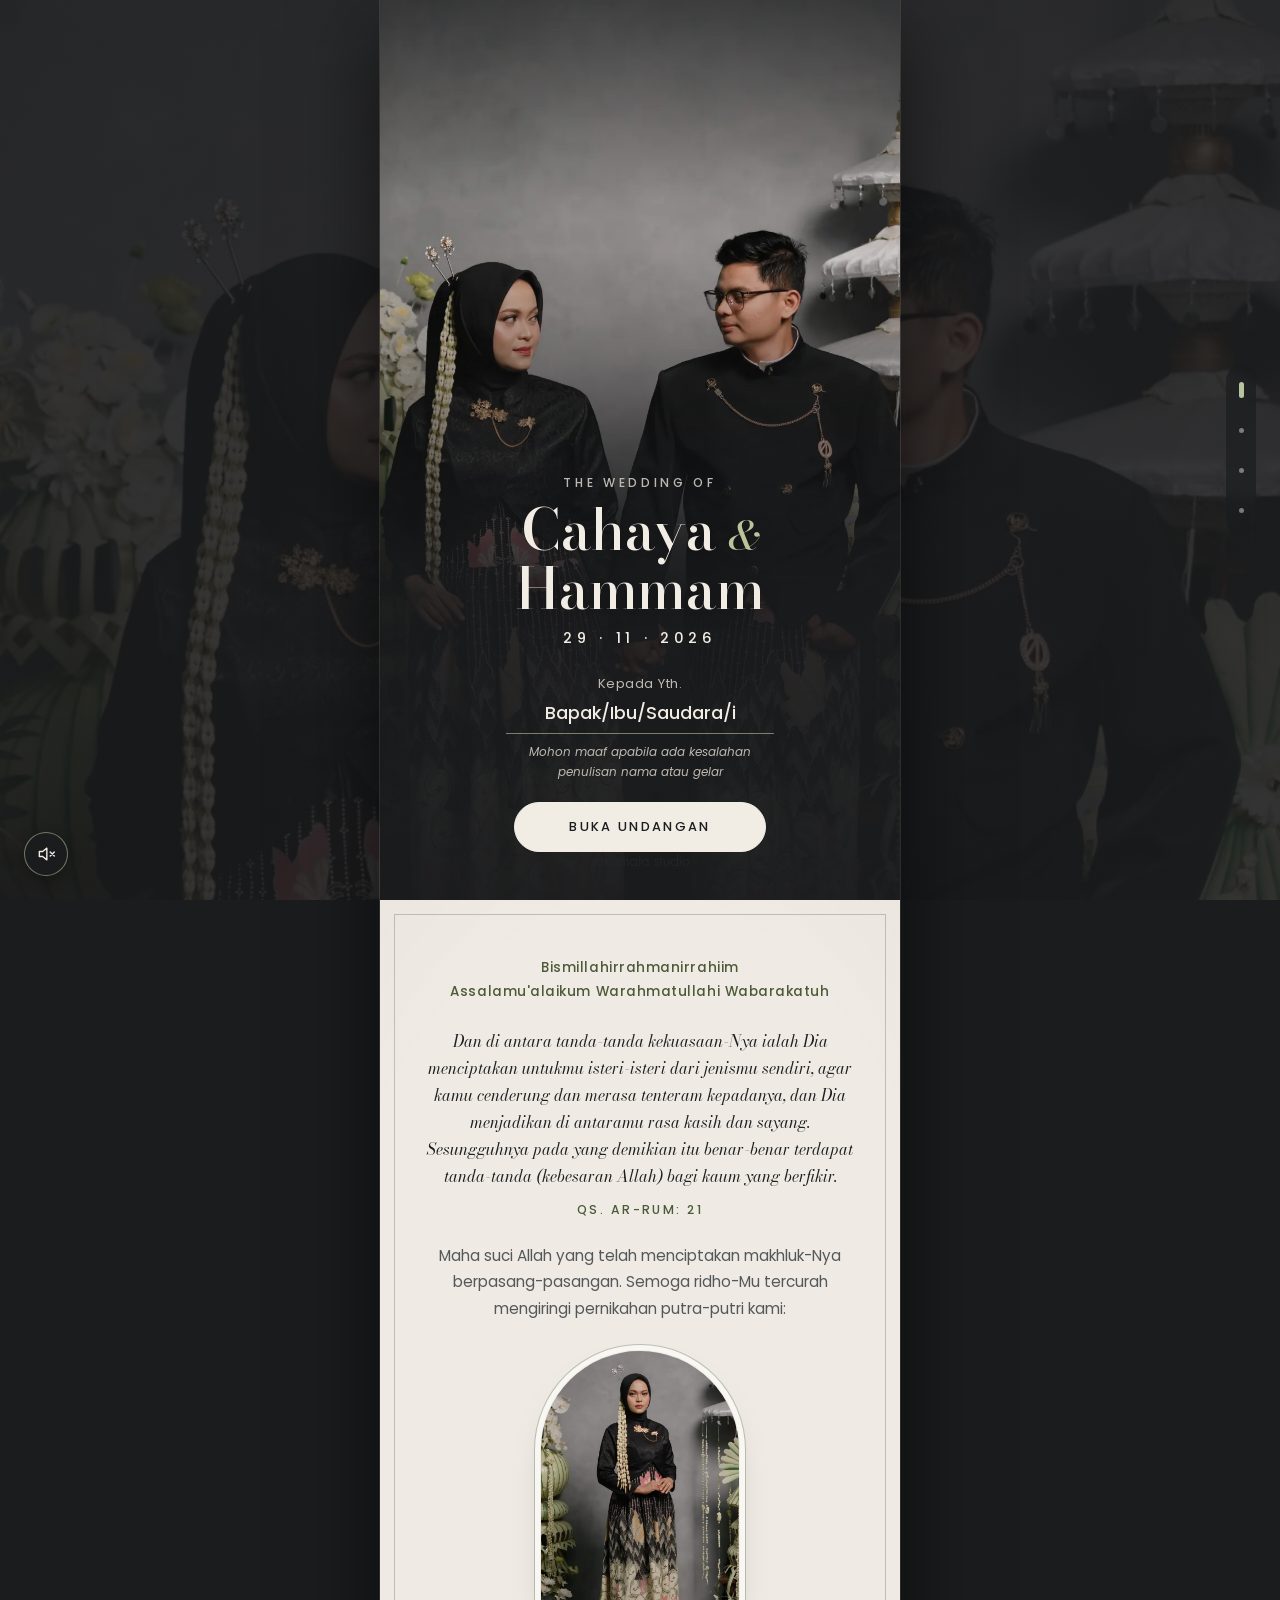
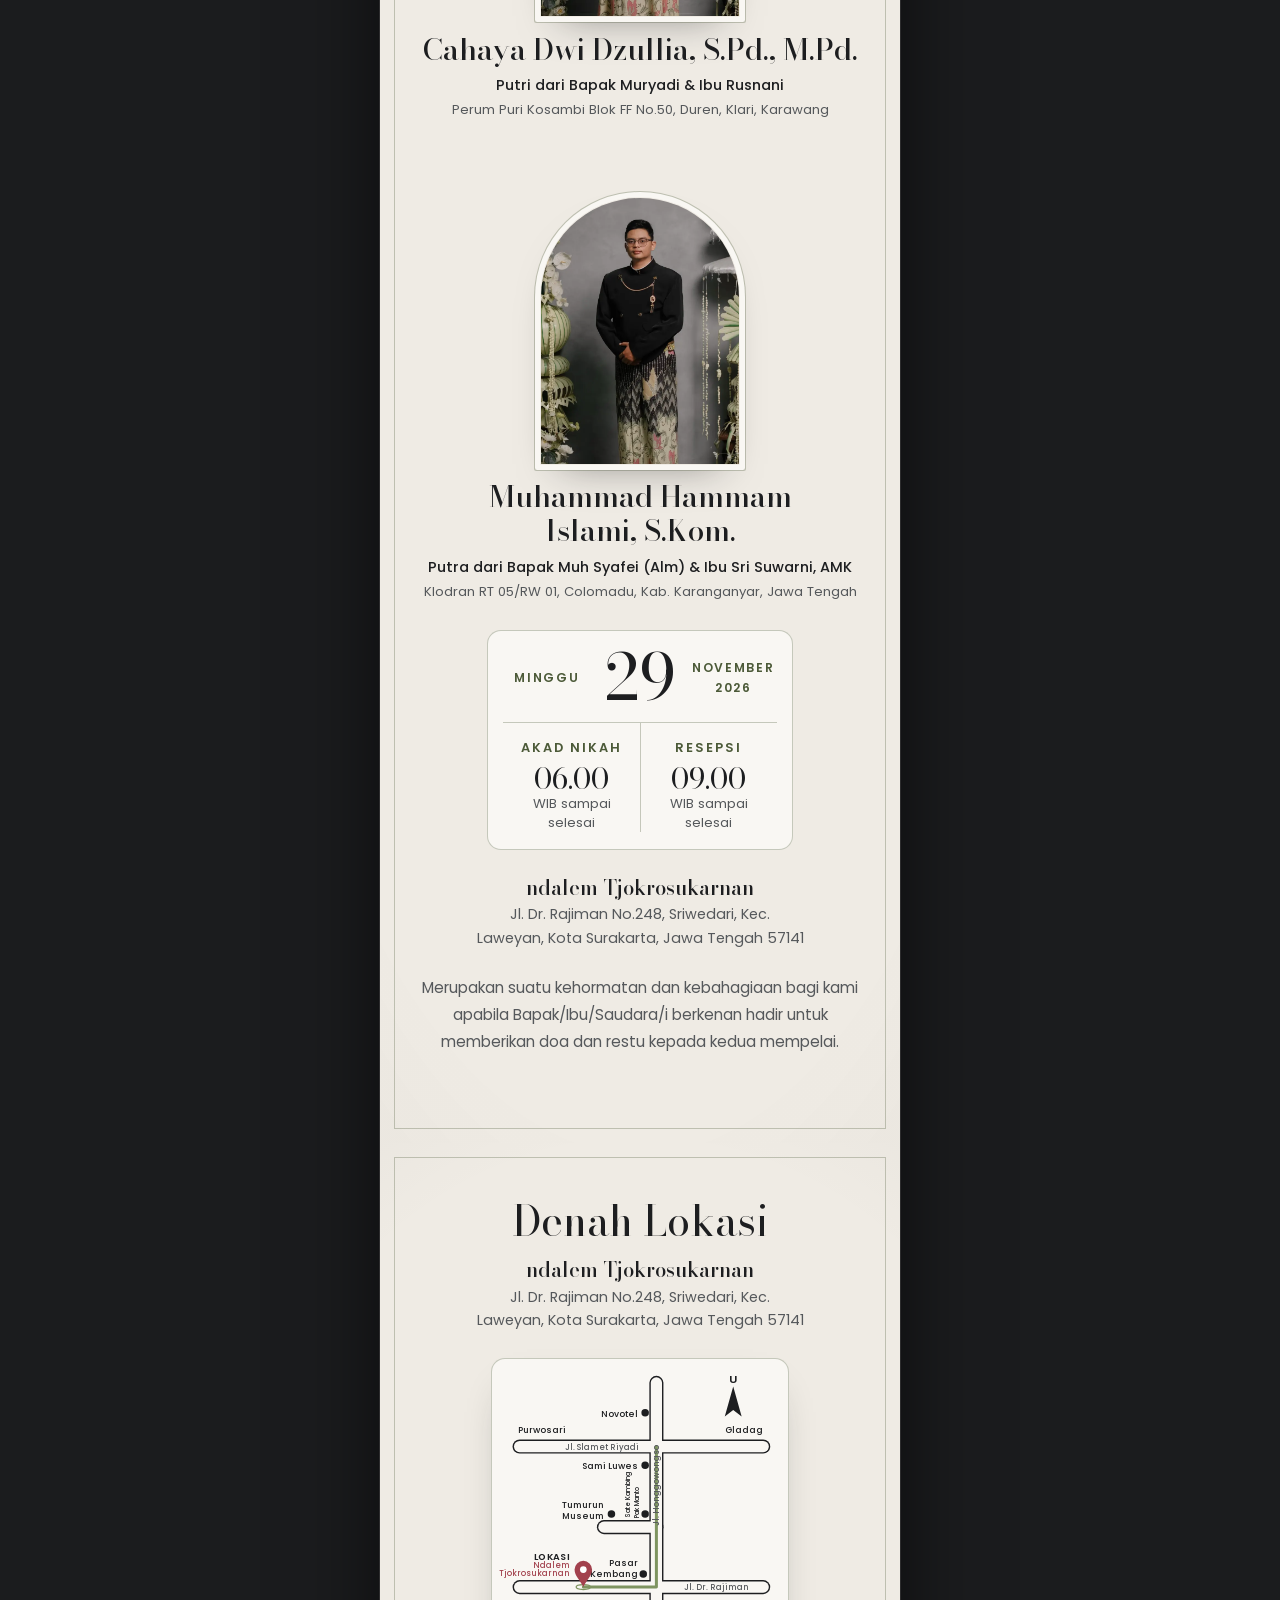
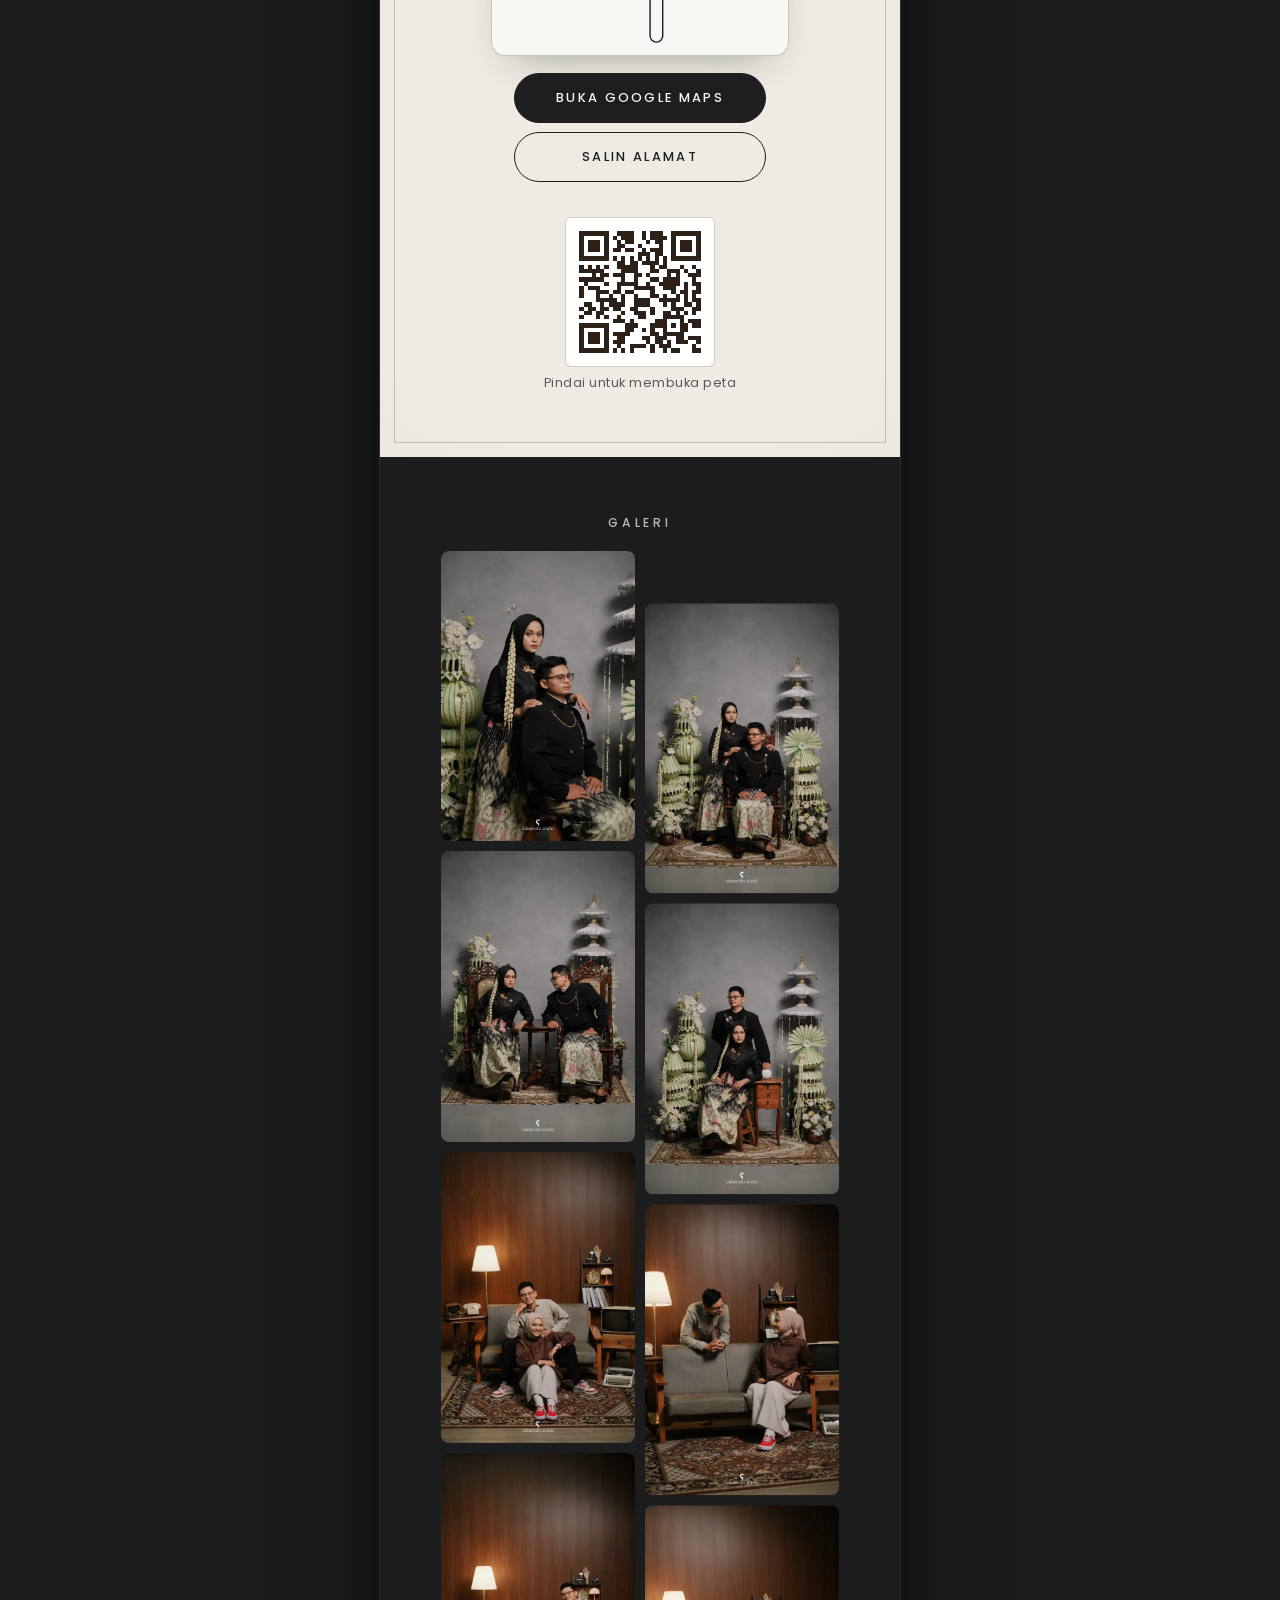
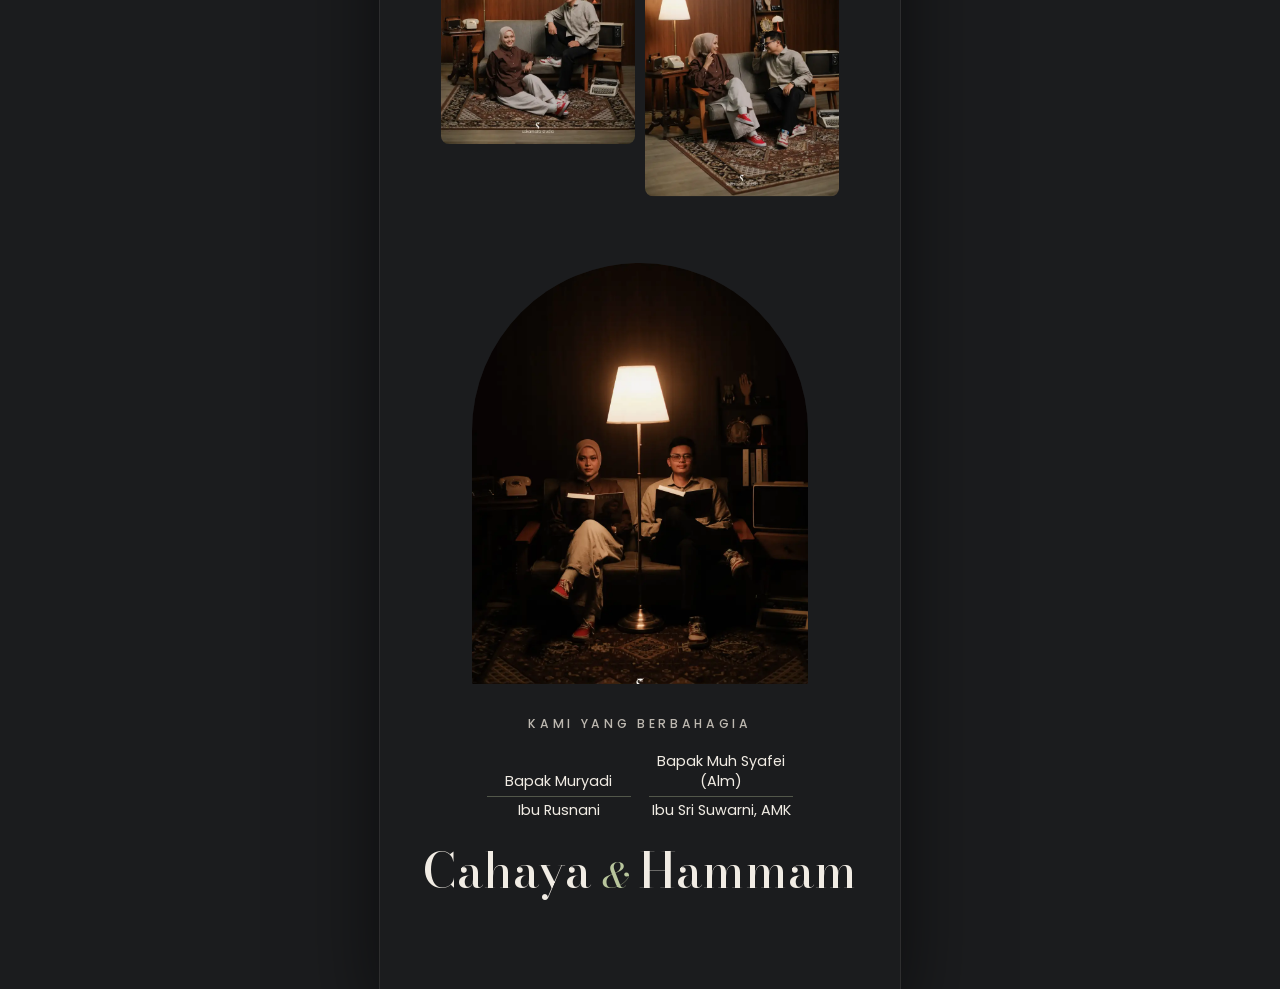
==== v3/index.html @ e19a2168 "[feature] v3" ====
<!doctype html>
<html lang="id">
<head>
<meta charset="utf-8">
<meta name="viewport" content="width=device-width, initial-scale=1, viewport-fit=cover">
<meta http-equiv="Content-Security-Policy" content="default-src 'self'; img-src 'self' data:; style-src 'self' 'unsafe-inline'; font-src 'self'; script-src 'self'; base-uri 'self'; form-action 'none'">
<title>The Wedding of Cahaya &amp; Hammam</title>
<meta name="description" content="Undangan pernikahan Cahaya &amp; Hammam, Minggu 29 November 2026 di ndalem Tjokrosukarnan, Surakarta.">
<meta name="theme-color" content="#1B1C1E">

<meta property="og:type" content="website">
<meta property="og:url" content="https://hammamcahaya.github.io/">
<meta property="og:title" content="The Wedding of Cahaya &amp; Hammam">
<meta property="og:description" content="Minggu, 29 November 2026 di ndalem Tjokrosukarnan, Surakarta">
<meta property="og:image" content="https://hammamcahaya.github.io/assets/img/og-image-v3.jpg">
<meta property="og:image:width" content="1200">
<meta property="og:image:height" content="630">
<meta name="twitter:card" content="summary_large_image">

<link rel="icon" href="/assets/img/gunungan.svg" type="image/svg+xml">
<link rel="preload" href="/assets/fonts/bodoni-moda.woff2" as="font" type="font/woff2" crossorigin>
<link rel="preload" href="/assets/fonts/poppins-400.woff2" as="font" type="font/woff2" crossorigin>
<link rel="preload" href="/assets/img/foto/sampul.webp" as="image" type="image/webp">
<link rel="stylesheet" href="/v3/css/style.css">
<script src="/v3/js/main.js" defer></script>
</head>
<body>

<main class="book" id="book">

    <!-- ============ Halaman 1 · Sampul ============ -->
    <section class="page page--foto page--cover" id="hal-1" aria-label="Halaman 1 dari 4, sampul">
      <img class="cover__photo" src="/assets/img/foto/sampul.webp" alt="" width="1080" height="1620" fetchpriority="high">
      <div class="page__body cover">
        <p class="cover__eyebrow eyebrow">The Wedding of</p>
        <h1 class="cover__names">
          <span>Cahaya</span>
          <span class="amp">&amp;</span>
          <span>Hammam</span>
        </h1>
        <p class="cover__date">29 · 11 · 2026</p>

        <div class="guest">
          <p class="guest__to">Kepada Yth. Bapak/Ibu/Saudara/i</p>
          <p class="guest__name" id="guest-name">Bapak/Ibu/Saudara/i</p>
          <p class="guest__note">Mohon maaf apabila ada kesalahan penulisan nama atau gelar</p>
        </div>

        <button class="btn btn--primary" type="button" data-go="1" data-music-start>Buka Undangan</button>
      </div>
    </section>

    <!-- ============ Halaman 2 · Undangan ============ -->
    <section class="page page--kertas page--invite" id="hal-2" aria-label="Halaman 2 dari 4, undangan">
      <div class="page__frame" aria-hidden="true"></div>
      <div class="page__body invite">
        <p class="salam" data-reveal>Bismillahirrahmanirrahiim<br>Assalamu'alaikum Warahmatullahi Wabarakatuh</p>

        <blockquote class="ayat" data-reveal>
          <p>Dan di antara tanda-tanda kekuasaan-Nya ialah Dia menciptakan untukmu isteri-isteri dari jenismu sendiri, agar kamu cenderung dan merasa tenteram kepadanya, dan Dia menjadikan di antaramu rasa kasih dan sayang. Sesungguhnya pada yang demikian itu benar-benar terdapat tanda-tanda (kebesaran Allah) bagi kaum yang berfikir.</p>
          <cite>QS. Ar-Rum: 21</cite>
        </blockquote>

        <p class="lead" data-reveal>Maha suci Allah yang telah menciptakan makhluk-Nya berpasang-pasangan. Semoga ridho-Mu tercurah mengiringi pernikahan putra-putri kami:</p>

        <div class="couple">
          <div class="person" data-reveal>
            <img class="person__photo" src="/assets/img/foto/cahaya.webp" alt="Cahaya Dwi Dzullia berbusana Jawa hitam dan kain batik" width="720" height="960" loading="lazy" decoding="async">
            <h2 class="person__name">Cahaya Dwi Dzullia<span class="person__degree">, S.Pd., M.Pd.</span></h2>
            <p class="person__parent">Putri dari Bapak Muryadi &amp; Ibu Rusnani</p>
            <p class="person__address">Perum Puri Kosambi Blok FF No.50, Duren, Klari, Karawang</p>
          </div>
          <p class="couple__with" data-reveal><span>dengan</span></p>
          <div class="person" data-reveal>
            <img class="person__photo" src="/assets/img/foto/hammam.webp" alt="Muhammad Hammam Islami berbusana beskap hitam dan kain batik" width="720" height="960" loading="lazy" decoding="async">
            <h2 class="person__name">Muhammad Hammam Islami<span class="person__degree">, S.Kom.</span></h2>
            <p class="person__parent">Putra dari Bapak Muh Syafei (Alm) &amp; Ibu Sri Suwarni, AMK</p>
            <p class="person__address">Klodran RT 05/RW 01, Colomadu, Kab. Karanganyar, Jawa Tengah</p>
          </div>
        </div>

        <div class="when" data-reveal>
          <div class="when__date">
            <span class="when__day">Minggu</span>
            <span class="when__num">29</span>
            <span class="when__month">November 2026</span>
          </div>
          <div class="when__events">
            <div class="when__event">
              <h3>Akad Nikah</h3>
              <p><span class="when__time">06.00</span> WIB sampai selesai</p>
            </div>
            <div class="when__event">
              <h3>Resepsi</h3>
              <p><span class="when__time">09.00</span> WIB sampai selesai</p>
            </div>
          </div>
        </div>

        <address class="venue" data-reveal>
          <strong>ndalem Tjokrosukarnan</strong>
          Jl. Dr. Rajiman No.248, Sriwedari, Kec. Laweyan, Kota Surakarta, Jawa Tengah 57141
        </address>

        <p class="lead" data-reveal>Merupakan suatu kehormatan dan kebahagiaan bagi kami apabila Bapak/Ibu/Saudara/i berkenan hadir untuk memberikan doa dan restu kepada kedua mempelai.</p>
        <p class="salam" data-reveal>Wassalamu'alaikum Warahmatullahi Wabarakatuh</p>
      </div>
    </section>

    <!-- ============ Halaman 3 · Denah ============ -->
    <section class="page page--kertas page--map" id="hal-3" aria-label="Halaman 3 dari 4, denah lokasi">
      <div class="page__frame" aria-hidden="true"></div>
      <div class="page__body map">
        <h2 class="map__title" data-reveal>Denah Lokasi</h2>
        <address class="venue" data-reveal>
          <strong>ndalem Tjokrosukarnan</strong>
          Jl. Dr. Rajiman No.248, Sriwedari, Kec. Laweyan, Kota Surakarta, Jawa Tengah 57141
        </address>

        <div class="map__grid">
          <figure class="map__figure" data-reveal>
            <svg class="denah" viewBox="0 0 300 300" role="img" aria-labelledby="denah-title">
              <title id="denah-title">Denah: ndalem Tjokrosukarnan di Jl. Dr. Rajiman, sebelah barat Pasar Kembang. Dari Jl. Slamet Riyadi belok ke selatan lewat Jl. Honggowongso, melewati Sami Luwes, Sate Kambing Pak Manto, dan Tumurun Museum.</title>
              <g class="denah__road">
                <path d="M168 18V288"/>
                <path d="M22 86H282"/>
                <path d="M168 172H112"/>
                <path d="M22 236H282"/>
              </g>
              <g class="denah__road-in">
                <path d="M168 18V288"/>
                <path d="M22 86H282"/>
                <path d="M168 172H112"/>
                <path d="M22 236H282"/>
              </g>
              <!-- rute dari Jl. Slamet Riyadi ke lokasi, digambar saat denah terlihat -->
              <path class="denah__route" pathLength="1" d="M168 86V236H90"/>
              <g class="denah__label denah__label--road">
                <text x="110" y="89.5" text-anchor="middle">Jl. Slamet Riyadi</text>
                <text x="232" y="239.5" text-anchor="middle">Jl. Dr. Rajiman</text>
                <text transform="translate(170.5 128) rotate(-90)" text-anchor="middle">Jl. Honggowongso</text>
              </g>
              <g class="denah__label">
                <text x="20" y="72">Purwosari</text>
                <text x="282" y="72" text-anchor="end">Gladag</text>
              </g>
              <g class="denah__poi">
                <circle cx="156" cy="50" r="4"/>
                <circle cx="156" cy="106" r="4"/>
                <circle cx="156" cy="158" r="4"/>
                <circle cx="120" cy="158" r="4"/>
                <circle cx="154" cy="222" r="4"/>
              </g>
              <g class="denah__label">
                <text x="148" y="54" text-anchor="end">Novotel</text>
                <text x="148" y="110" text-anchor="end">Sami Luwes</text>
                <text x="112" y="152" text-anchor="end">Tumurun</text>
                <text x="112" y="163" text-anchor="end">Museum</text>
                <text x="148" y="214" text-anchor="end">Pasar</text>
                <text x="148" y="225" text-anchor="end">Kembang</text>
              </g>
              <g class="denah__label denah__label--vertical">
                <text transform="translate(140 162) rotate(-90)">Sate Kambing</text>
                <text transform="translate(149 162) rotate(-90)">Pak Manto</text>
              </g>
              <g class="denah__pin" transform="translate(90 236) scale(.85)">
                <ellipse cx="0" cy="0" rx="9" ry="3"/>
                <path d="M0 0C-4 -9 -11 -14 -11 -22A11 11 0 1 1 11 -22C11 -14 4 -9 0 0Z"/>
                <circle cx="0" cy="-22" r="4.2"/>
              </g>
              <g class="denah__label denah__label--venue">
                <text x="76" y="207" text-anchor="end">LOKASI</text>
                <text x="76" y="216" text-anchor="end" class="denah__venue-name">Ndalem</text>
                <text x="76" y="224.5" text-anchor="end" class="denah__venue-name">Tjokrosukarnan</text>
              </g>
              <g class="denah__north" transform="translate(250 40)">
                <path d="M0 -18L9 14L0 7L-9 14Z"/>
                <text x="0" y="-22" text-anchor="middle">U</text>
              </g>
            </svg>
          </figure>

          <div class="map__actions" data-reveal>
            <a class="btn btn--primary" href="https://maps.app.goo.gl/uGNZ8pQ9KB5hsvbt7" target="_blank" rel="noopener">Buka Google Maps</a>
            <button class="btn btn--ghost" type="button" id="copy-address" data-address="ndalem Tjokrosukarnan, Jl. Dr. Rajiman No.248, Sriwedari, Kec. Laweyan, Kota Surakarta, Jawa Tengah 57141">Salin alamat</button>
            <p class="copy-status" id="copy-status" role="status" aria-live="polite"></p>
            <figure class="qr">
              <img src="/assets/img/qr-maps.svg" alt="Kode QR menuju lokasi di Google Maps" width="96" height="96">
              <figcaption>Pindai untuk membuka peta</figcaption>
            </figure>
          </div>
        </div>
      </div>
    </section>

    <!-- ============ Halaman 4 · Penutup ============ -->
    <section class="page page--foto page--closing" id="hal-4" aria-label="Halaman 4 dari 4, penutup">
      <div class="page__body closing">
        <p class="closing__eyebrow eyebrow" data-reveal>Galeri</p>
        <ul class="gallery" aria-label="Foto prewedding Cahaya dan Hammam">
          <li data-reveal><img src="/assets/img/foto/galeri-1.webp" alt="Cahaya berdiri di samping Hammam yang duduk, berlatar kembar mayang dan payung" width="600" height="900" loading="lazy" decoding="async"></li>
          <li data-reveal><img src="/assets/img/foto/galeri-2.webp" alt="Hammam duduk dan Cahaya berdiri di sisinya, bersanding di antara rangkaian janur" width="600" height="900" loading="lazy" decoding="async"></li>
          <li data-reveal><img src="/assets/img/foto/galeri-3.webp" alt="Cahaya dan Hammam duduk berhadapan di kursi ukir kayu" width="600" height="900" loading="lazy" decoding="async"></li>
          <li data-reveal><img src="/assets/img/foto/galeri-4.webp" alt="Cahaya duduk di kursi, Hammam berdiri di belakangnya" width="600" height="900" loading="lazy" decoding="async"></li>
          <li data-reveal><img src="/assets/img/foto/galeri-5.webp" alt="Hammam duduk di sofa, Cahaya duduk di karpet di depannya, di ruang tamu berdinding kayu" width="600" height="900" loading="lazy" decoding="async"></li>
          <li data-reveal><img src="/assets/img/foto/galeri-6.webp" alt="Hammam bersandar di punggung sofa, menyapa Cahaya yang duduk" width="600" height="900" loading="lazy" decoding="async"></li>
          <li data-reveal><img src="/assets/img/foto/galeri-7.webp" alt="Cahaya duduk di karpet bersandar ke sofa, Hammam duduk di sofa" width="600" height="900" loading="lazy" decoding="async"></li>
          <li data-reveal><img src="/assets/img/foto/galeri-8.webp" alt="Cahaya dan Hammam duduk berdampingan di sofa sambil berbincang" width="600" height="900" loading="lazy" decoding="async"></li>
        </ul>

        <figure class="closing__photo" data-reveal>
          <img src="/assets/img/foto/penutup.webp" alt="Cahaya dan Hammam duduk membaca buku di bawah cahaya lampu" width="1080" height="1620" loading="lazy" decoding="async">
        </figure>

        <p class="closing__intro eyebrow" data-reveal>Kami yang berbahagia</p>
        <div class="closing__families" data-reveal>
          <p><span>Bapak Muryadi</span><span>Ibu Rusnani</span></p>
          <p><span>Bapak Muh Syafei (Alm)</span><span>Ibu Sri Suwarni, AMK</span></p>
        </div>
        <p class="closing__names" data-reveal><span>Cahaya</span> <span class="amp">&amp;</span> <span>Hammam</span></p>
        <p class="closing__date" data-reveal>Minggu, 29 November 2026</p>
      </div>
    </section>

</main>

<!-- Musik latar: preload="none" → baru diunduh setelah tamu menekan "Buka Undangan" atau tombol musik -->
<audio id="bgm" src="/assets/audio/yen-ing-tawang-lite.m4a" preload="none" loop></audio>
<button class="music-toggle" id="music-toggle" type="button" aria-label="Putar musik" aria-pressed="false">
  <svg class="icon-on" viewBox="0 0 24 24" aria-hidden="true"><path d="M4 9v6h4l5 4V5L8 9H4z"/><path d="M16.5 8.5a5 5 0 0 1 0 7M19 6a8.5 8.5 0 0 1 0 12"/></svg>
  <svg class="icon-off" viewBox="0 0 24 24" aria-hidden="true"><path d="M4 9v6h4l5 4V5L8 9H4z"/><path d="M17 9.5l5 5M22 9.5l-5 5"/></svg>
</button>

<nav class="dots" id="dots" aria-label="Halaman">
  <a href="#1" data-go="0" aria-label="Halaman 1, sampul"></a>
  <a href="#2" data-go="1" aria-label="Halaman 2, undangan"></a>
  <a href="#3" data-go="2" aria-label="Halaman 3, denah lokasi"></a>
  <a href="#4" data-go="3" aria-label="Halaman 4, penutup"></a>
</nav>

</body>
</html>
---- v3/css/style.css ----
/* =========================================================
   Undangan Cahaya & Hammam · v3 "Album Ndalem"
   Undangan berbasis foto prewedding (Sakamata Studio):
   sampul & penutup gelap di atas foto, halaman isi berwarna
   kertas abu-krem dengan aksen hijau janur dari dekorasi foto.
   Mobile-first; di layar lebar undangan menjadi satu kolom
   di atas foto sampul yang diredupkan.
   ========================================================= */

@font-face { font-family: "Bodoni Moda"; src: url("/assets/fonts/bodoni-moda.woff2") format("woff2"); font-weight: 400 900; font-display: swap; }
@font-face { font-family: "Bodoni Moda"; src: url("/assets/fonts/bodoni-moda-italic.woff2") format("woff2"); font-weight: 400 900; font-style: italic; font-display: swap; }
@font-face { font-family: "Poppins"; src: url("/assets/fonts/poppins-400.woff2") format("woff2"); font-weight: 400; font-display: swap; }
@font-face { font-family: "Poppins"; src: url("/assets/fonts/poppins-400i.woff2") format("woff2"); font-weight: 400; font-style: italic; font-display: swap; }
@font-face { font-family: "Poppins"; src: url("/assets/fonts/poppins-500.woff2") format("woff2"); font-weight: 500; font-display: swap; }
@font-face { font-family: "Poppins"; src: url("/assets/fonts/poppins-600.woff2") format("woff2"); font-weight: 600; font-display: swap; }

:root {
  /* gelap: beskap & kebaya hitam */
  --malam: #1B1C1E;
  --malam-2: #26282B;
  --on-malam: #F1ECE4;      /* kontras 15:1 di atas --malam */
  --on-malam-soft: #BDB8B0; /* kontras 9:1 */
  --janur: #B8C59C;         /* hijau janur kembar mayang, kontras 10:1 di atas --malam */

  /* kertas: latar studio abu yang dihangatkan */
  --kertas: #EFEBE4;
  --paper: #F9F7F3;
  --ink: #1D1E20;           /* kontras 15:1 */
  --ink-soft: #55585B;      /* kontras 6.4:1 */
  --janur-ink: #4C5A38;     /* hijau tua untuk teks kecil di kertas, kontras 6.6:1 */
  --rule: rgba(76, 90, 56, .3);
  --pin: #A2414D;           /* merah muda tua dari bunga batik */

  --serif: "Bodoni Moda", "Didot", "Bodoni 72", Georgia, serif;
  --sans: "Poppins", system-ui, -apple-system, "Segoe UI", sans-serif;

  --pad-x: max(28px, 9%);
  --ease: cubic-bezier(.22, .61, .21, 1);

  font-size: clamp(15px, 1.95dvh, 17px);
}

*, *::before, *::after { box-sizing: border-box; }

html {
  scroll-snap-type: y proximity;
  scroll-behavior: smooth;
  background: var(--malam);
}

body {
  margin: 0;
  font-family: var(--sans);
  font-weight: 400;
  line-height: 1.6;
  color: var(--ink);
  background: var(--malam);
  -webkit-font-smoothing: antialiased;
  -webkit-tap-highlight-color: transparent;
}

h1, h2, h3, p, figure, blockquote, ul { margin: 0; }
ul { padding: 0; list-style: none; }
button { font: inherit; color: inherit; }
img, svg { display: block; }

:focus-visible { outline: 2px solid var(--janur-ink); outline-offset: 3px; border-radius: 4px; }
.page--foto :focus-visible { outline-color: var(--janur); }

.eyebrow {
  font-size: .8rem;
  font-weight: 500;
  letter-spacing: .3em;
  text-transform: uppercase;
}

.amp { font-family: var(--serif); font-style: italic; font-weight: 400; }

/* Bodoni Moda punya sumbu ukuran optis; bila dibiarkan otomatis, judul besar memakai opsz 96
   yang garis tipisnya nyaris hilang di HP (H terbaca "I I"). Kunci di ukuran tengah. */
.cover__names, .closing__names, .person__name, .when__num, .when__time, .map__title, .venue strong {
  font-optical-sizing: none;
  font-variation-settings: "opsz" 28;
}

/* ---------- Halaman ---------- */

.page {
  position: relative;
  overflow: hidden;
  min-height: 100vh;
  min-height: 100svh;
  scroll-snap-align: start;
  isolation: isolate;
}

.page--foto { color: var(--on-malam); background: var(--malam); }

.page--kertas {
  color: var(--ink);
  background:
    radial-gradient(140% 90% at 50% 50%, transparent 55%, rgba(29, 30, 32, .07)),
    var(--kertas);
}

.page__body {
  position: relative;
  z-index: 2;
  min-height: inherit;
  display: flex;
  flex-direction: column;
  align-items: center;
  justify-content: center;
  text-align: center;
  padding:
    calc(56px + env(safe-area-inset-top))
    var(--pad-x)
    calc(64px + env(safe-area-inset-bottom));
}

/* bingkai garis tipis, seperti tepi album foto */
.page__frame {
  position: absolute;
  inset: 14px;
  z-index: 1;
  pointer-events: none;
  border: 1px solid var(--rule);
}

/* ---------- Tombol ---------- */

.btn {
  position: relative;
  display: inline-flex;
  align-items: center;
  justify-content: center;
  min-height: 50px;
  width: min(100%, 16.5rem);
  padding: .7rem 1.6rem;
  border-radius: 999px;
  border: 1px solid var(--ink);
  font-size: .84rem;
  font-weight: 500;
  letter-spacing: .18em;
  text-transform: uppercase;
  text-decoration: none;
  cursor: pointer;
  transition: background-color .3s var(--ease), color .3s var(--ease), border-color .3s var(--ease);
}
.btn--primary { background: var(--ink); color: var(--paper); }
.btn--primary:hover { background: #34363A; }
.btn--ghost { background: transparent; color: var(--ink); }
.btn--ghost:hover { background: rgba(29, 30, 32, .06); }

.page--foto .btn--primary {
  background: var(--on-malam);
  border-color: var(--on-malam);
  color: var(--malam);
}
.page--foto .btn--primary:hover { background: #fff; }

/* ---------- Halaman 1 · Sampul ---------- */

/* foto sampul memenuhi layar; teks di sepertiga bawah, di atas bayangan gelap */
.cover__photo {
  position: absolute;
  inset: 0;
  z-index: 0;
  width: 100%;
  height: 100%;
  object-fit: cover;
  object-position: 50% 22%;
}
.page--cover::after {
  content: "";
  position: absolute;
  inset: 0;
  z-index: 1;
  pointer-events: none;
  background:
    linear-gradient(180deg, rgba(27, 28, 30, .55) 0%, rgba(27, 28, 30, 0) 22%),
    linear-gradient(0deg, rgba(27, 28, 30, .97) 0%, rgba(27, 28, 30, .9) 34%, rgba(27, 28, 30, .35) 58%, rgba(27, 28, 30, 0) 72%);
}

.page__body.cover {
  justify-content: flex-end;
  padding-top: calc(32px + env(safe-area-inset-top));
  padding-bottom: calc(48px + env(safe-area-inset-bottom));
}

.cover__eyebrow { color: var(--on-malam-soft); }

.cover__names {
  display: flex;
  flex-wrap: wrap;
  align-items: baseline;
  justify-content: center;
  column-gap: .22em;
  margin-top: .5rem;
  font-family: var(--serif);
  font-weight: 500;
  font-size: min(13vw, 6.4dvh, 3.9rem);
  line-height: 1.02;
  letter-spacing: -.01em;
  text-shadow: 0 2px 18px rgba(0, 0, 0, .35);
}
.cover__names .amp { font-size: .7em; color: var(--janur); }

.cover__date {
  margin-top: .6rem;
  font-size: .95rem;
  font-weight: 500;
  letter-spacing: .32em;
  color: var(--on-malam);
}

.guest {
  width: min(100%, 17.5rem);
  margin: 1.5rem 0 1.4rem;
}
.guest__to { font-size: .86rem; letter-spacing: .04em; color: var(--on-malam-soft); }
.guest__name {
  margin-top: .3rem;
  padding: .2rem 0 .5rem;
  border-bottom: 1px solid rgba(184, 197, 156, .6);
  font-size: 1.15rem;
  font-weight: 500;
  line-height: 1.35;
  color: var(--on-malam);
  overflow-wrap: anywhere;
  text-wrap: balance;
}
.guest__note { margin-top: .55rem; font-size: .78rem; font-style: italic; color: var(--on-malam-soft); }

/* ---------- Halaman 2 · Undangan ---------- */

.page__body.invite { font-size: 1rem; padding-inline: max(32px, 8%); }

.salam { font-size: .88rem; font-weight: 500; letter-spacing: .04em; line-height: 1.75; color: var(--janur-ink); }

.ayat {
  margin: 1.6rem 0 1.4rem;
  font-family: var(--serif);
  font-style: italic;
  font-size: 1.04rem;
  font-weight: 400;
  line-height: 1.7;
  color: var(--ink);
  text-wrap: pretty;
}
.ayat cite {
  display: block;
  margin-top: .7rem;
  font-family: var(--sans);
  font-style: normal;
  font-size: .8rem;
  font-weight: 500;
  letter-spacing: .2em;
  text-transform: uppercase;
  color: var(--janur-ink);
}

.lead { line-height: 1.75; text-wrap: pretty; color: var(--ink-soft); }

.couple { margin: 1.8rem 0 1.8rem; width: 100%; }

/* potret mempelai dalam bingkai lengkung, seperti gapura pelaminan */
.person__photo {
  width: min(62%, 13rem);
  height: auto;
  aspect-ratio: 3 / 4;
  margin: 0 auto 1.1rem;
  object-fit: cover;
  object-position: 50% 0%;
  border-radius: 999px 999px 6px 6px;
  background: #D9D5CE;
  box-shadow: 0 0 0 1px var(--kertas), 0 0 0 6px var(--paper), 0 0 0 7px var(--rule), 0 20px 40px -20px rgba(29, 30, 32, .5);
}
.person__name {
  font-family: var(--serif);
  font-weight: 500;
  font-size: 1.95rem;
  line-height: 1.12;
  color: var(--ink);
  text-wrap: balance;
}
/* gelar tidak terpisah dari baris nama */
.person__degree { white-space: nowrap; }
.person__parent { margin-top: .55rem; font-size: .94rem; font-weight: 500; color: var(--ink); }
.person__address { margin-top: .2rem; font-size: .86rem; line-height: 1.55; color: var(--ink-soft); text-wrap: balance; }

.couple__with {
  display: flex;
  align-items: center;
  gap: 1rem;
  margin: 1.5rem auto;
  width: min(100%, 15rem);
  font-family: var(--serif);
  font-style: italic;
  font-size: 1.3rem;
  color: var(--janur-ink);
}
.couple__with::before, .couple__with::after { content: ""; flex: 1; height: 1px; background: var(--rule); }

/* tanggal: angka besar di tengah, hari dan bulan di kiri-kanan; acara di bawahnya */
.when {
  width: min(100%, 20rem);
  margin-bottom: 1.6rem;
  padding: 1.2rem 1rem 1.1rem;
  background: var(--paper);
  border: 1px solid var(--rule);
  border-radius: 14px;
}
.when__date {
  display: grid;
  grid-template-columns: 1fr auto 1fr;
  align-items: center;
  gap: .9rem;
  padding-bottom: 1rem;
  border-bottom: 1px solid var(--rule);
}
.when__day, .when__month {
  font-size: .8rem;
  font-weight: 600;
  letter-spacing: .14em;
  text-transform: uppercase;
  color: var(--janur-ink);
}
.when__num {
  font-family: var(--serif);
  font-size: 4.2rem;
  font-weight: 400;
  line-height: .9;
  color: var(--ink);
}
.when__events { display: grid; grid-template-columns: 1fr 1fr; }
.when__event { padding: 1rem .5rem 0; }
.when__event + .when__event { border-left: 1px solid var(--rule); }
.when__event h3 {
  font-size: .84rem;
  font-weight: 600;
  letter-spacing: .16em;
  text-transform: uppercase;
  color: var(--janur-ink);
}
.when__event p { margin-top: .2rem; font-size: .86rem; line-height: 1.4; color: var(--ink-soft); }
.when__time {
  display: block;
  font-family: var(--serif);
  font-size: 1.9rem;
  line-height: 1.15;
  color: var(--ink);
}

.venue {
  margin-bottom: 1.6rem;
  font-style: normal;
  font-size: .94rem;
  line-height: 1.65;
  color: var(--ink-soft);
  text-wrap: balance;
}
.venue strong {
  display: block;
  margin-bottom: .2rem;
  font-family: var(--serif);
  font-size: 1.35rem;
  font-weight: 500;
  line-height: 1.25;
  color: var(--ink);
}

.invite > .lead:last-of-type { margin-bottom: 1.2rem; }

/* ---------- Halaman 3 · Denah ---------- */

.map__title {
  font-family: var(--serif);
  font-weight: 400;
  font-size: 2.7rem;
  line-height: 1.1;
  margin-bottom: .8rem;
  color: var(--ink);
}

.map__grid { display: grid; gap: 1.1rem; justify-items: center; width: 100%; }

.map__figure {
  width: min(100%, 19.5rem);
  padding: .5rem;
  background: var(--paper);
  border: 1px solid var(--rule);
  border-radius: 14px;
  box-shadow: 0 18px 40px -22px rgba(29, 30, 32, .45);
}
.denah { width: 100%; height: auto; font-family: var(--sans); }
.denah__road path { fill: none; stroke: var(--ink); stroke-width: 15; stroke-linecap: round; }
.denah__road-in path { fill: none; stroke: var(--paper); stroke-width: 12; stroke-linecap: round; }
.denah__route { fill: none; stroke: #7E9460; stroke-width: 3.2; stroke-linecap: round; stroke-linejoin: round; stroke-dasharray: 1; stroke-dashoffset: 0; }
.denah__label text { font-size: 9.5px; font-weight: 500; fill: var(--ink); }
.denah__label--road text { font-size: 8.5px; font-weight: 500; fill: var(--ink-soft); }
.denah__label--venue text { font-size: 10px; font-weight: 700; letter-spacing: .04em; fill: var(--ink); }
.denah__label--venue .denah__venue-name { font-size: 8.5px; font-weight: 500; letter-spacing: 0; fill: var(--pin); }
.denah__label--vertical text { font-size: 7px; }
.denah__poi circle { fill: var(--ink); }
.denah__pin ellipse { fill: none; stroke: #7E9460; stroke-width: 1.6; }
.denah__pin path { fill: var(--pin); }
.denah__pin circle { fill: #fff; }
.denah__north path { fill: var(--ink); }
.denah__north text { font-size: 12px; font-weight: 600; fill: var(--ink); }

.map__actions { display: grid; gap: .6rem; justify-items: center; width: 100%; }
.copy-status { min-height: 1.2em; font-size: .88rem; color: var(--janur-ink); }

.qr { display: grid; justify-items: center; gap: .4rem; }
.qr img {
  width: 96px;
  height: 96px;
  padding: 5px;
  background: #fff;
  border: 1px solid var(--rule);
  border-radius: 6px;
}
.qr figcaption { font-size: .82rem; letter-spacing: .04em; color: var(--ink-soft); }

/* Di perangkat dengan mouse, tamu bisa memindai QR dengan HP-nya: tampilkan besar. */
@media (hover: hover) and (pointer: fine) {
  .qr img { width: 150px; height: 150px; }
}

/* ---------- Halaman 4 · Galeri & penutup ---------- */

.page__body.closing { justify-content: flex-start; padding-inline: max(20px, 6%); }

.closing__eyebrow { color: var(--on-malam-soft); }

/* galeri dua kolom; kolom kanan turun setengah foto agar tidak kaku */
.gallery {
  display: grid;
  grid-template-columns: 1fr 1fr;
  gap: 10px;
  width: min(100%, 26rem);
  margin-top: 1.2rem;
}
.gallery li:nth-child(even) { transform: translateY(18%); }
.gallery img {
  width: 100%;
  height: auto;
  aspect-ratio: 2 / 3;
  object-fit: cover;
  border-radius: 8px;
  background: var(--malam-2);
}

.closing__photo {
  width: min(100%, 22rem);
  margin-top: calc(2.4rem + 18%);
}
.closing__photo img {
  width: 100%;
  height: auto;
  aspect-ratio: 4 / 5;
  object-fit: cover;
  object-position: 50% 62%;
  border-radius: 999px 999px 8px 8px;
  background: var(--malam-2);
}

.closing__intro { margin-top: 2rem; color: var(--on-malam-soft); }

.closing__families {
  display: grid;
  grid-template-columns: 1fr 1fr;
  gap: 1.2rem;
  grid-template-rows: auto auto;
  row-gap: .25rem;
  width: min(100%, 20rem);
  margin-top: 1.1rem;
  font-size: .94rem;
  line-height: 1.4;
}
.closing__families p { display: grid; grid-row: span 2; grid-template-rows: subgrid; gap: .25rem; align-items: end; }
.closing__families span { display: block; }
.closing__families span:first-child { align-self: stretch; display: flex; align-items: flex-end; justify-content: center; padding-bottom: .3rem; border-bottom: 1px solid rgba(184, 197, 156, .35); }
.closing__families span:last-child { align-self: start; }

.closing__names {
  display: flex;
  flex-wrap: wrap;
  align-items: baseline;
  justify-content: center;
  column-gap: .22em;
  margin-top: 1.6rem;
  font-family: var(--serif);
  font-weight: 500;
  font-size: min(10vw, 5.6dvh, 3.2rem);
  line-height: 1.05;
}
.closing__names .amp { font-size: .7em; color: var(--janur); }
.closing__date { margin-top: .5rem; font-size: .84rem; letter-spacing: .2em; text-transform: uppercase; color: var(--on-malam-soft); }

/* ---------- Tombol musik ---------- */

.music-toggle {
  position: fixed;
  left: calc(14px + env(safe-area-inset-left));
  bottom: calc(14px + env(safe-area-inset-bottom));
  z-index: 60;
  display: grid;
  place-items: center;
  width: 44px;
  height: 44px;
  padding: 0;
  border: 1px solid rgba(184, 197, 156, .55);
  border-radius: 50%;
  background: rgba(27, 28, 30, .88);
  box-shadow: 0 4px 14px rgba(0, 0, 0, .3);
  cursor: pointer;
}
.music-toggle svg {
  grid-area: 1 / 1;
  width: 20px;
  height: 20px;
  fill: none;
  stroke: var(--on-malam);
  stroke-width: 1.7;
  stroke-linecap: round;
  stroke-linejoin: round;
}
.music-toggle .icon-on { display: none; }
.music-toggle[aria-pressed="true"] .icon-on { display: block; }
.music-toggle[aria-pressed="true"] .icon-off { display: none; }
.music-toggle[aria-pressed="true"]::before {
  content: "";
  position: absolute;
  inset: -1px;
  border-radius: 50%;
  border: 1px solid var(--janur);
  animation: ripple 2.6s var(--ease) infinite;
}

/* ---------- Penanda halaman ---------- */

.dots {
  position: fixed;
  right: calc(2px + env(safe-area-inset-right));
  top: 50%;
  z-index: 50;
  transform: translateY(-50%);
  display: flex;
  flex-direction: column;
  padding: 4px 0;
  border-radius: 999px;
  background: rgba(27, 28, 30, .66);
  -webkit-backdrop-filter: blur(6px);
  backdrop-filter: blur(6px);
}
.dots a { display: grid; place-items: center; width: 30px; height: 40px; }
.dots a::before {
  content: "";
  width: 5px;
  height: 5px;
  border-radius: 999px;
  background: rgba(241, 236, 228, .45);
  transition: height .35s var(--ease), background-color .35s;
}
.dots a[aria-current="true"]::before { height: 16px; background: var(--janur); }

/* ---------- Layar lebar ---------- */

@media (min-width: 760px) and (min-height: 560px) {
  :root { font-size: clamp(14px, 1.7dvh, 16.5px); }

  body {
    background:
      linear-gradient(rgba(27, 28, 30, .86), rgba(27, 28, 30, .86)),
      url("/assets/img/foto/sampul.webp") 50% 30% / cover fixed,
      var(--malam);
  }

  .book {
    position: relative;
    z-index: 2;
    width: min(calc(100vh * 9 / 16 + 40px), 520px);
    margin: 0 auto;
    box-shadow: 0 0 0 1px rgba(241, 236, 228, .12), 0 30px 80px rgba(0, 0, 0, .6);
  }

  .dots { right: 24px; }
  .music-toggle { left: 24px; bottom: 24px; }
}

/* ---------- Layar pendek (HP lanskap) ---------- */

@media (max-height: 520px) {
  .page__body { padding-block: calc(32px + env(safe-area-inset-top)) 40px; }
  .page__body.cover { padding-bottom: 28px; }
  .guest { margin: 1rem 0; }
}

/* =========================================================
   Gerak
   Semua animasi hanya aktif bila tamu tidak meminta gerak minimal.
   Status tersembunyi sebelum muncul hanya berlaku bila JavaScript jalan.
   ========================================================= */

@keyframes ripple {
  from { transform: scale(1); opacity: .8; }
  to { transform: scale(1.6); opacity: 0; }
}
@keyframes rise {
  from { opacity: 0; transform: translateY(14px); }
  to { opacity: 1; transform: none; }
}
/* foto sampul perlahan menjauh, seperti kamera mundur selangkah */
@keyframes settle {
  from { transform: scale(1.12); filter: brightness(.6); }
  to { transform: scale(1); filter: none; }
}
@keyframes nudge {
  0% { transform: scale(1); }
  45% { transform: scale(1.04); }
  100% { transform: scale(1); }
}
@keyframes route { from { stroke-dashoffset: 1; } to { stroke-dashoffset: 0; } }

@media (prefers-reduced-motion: no-preference) {
  .cover__photo { animation: settle 2.4s var(--ease) both; }
  .page--cover.is-opening .cover__photo { animation: nudge .9s var(--ease) both; }

  .cover > * { animation: rise .9s var(--ease) both; }
  .cover > .cover__eyebrow { animation-delay: .5s; }
  .cover > .cover__names { animation-delay: .65s; }
  .cover > .cover__date { animation-delay: .8s; }
  .cover > .guest { animation-delay: .95s; }
  .cover > .btn { animation-delay: 1.1s; }

  .person__photo { transition: transform 1.2s var(--ease); }

  @media (scripting: enabled) {
    [data-reveal] {
      opacity: 0;
      translate: 0 22px;
      transition: opacity .8s var(--ease), translate .8s var(--ease);
      transition-delay: var(--d, 0s);
    }
    [data-reveal].is-in { opacity: 1; translate: none; }

    .denah__route { stroke-dashoffset: 1; }
    .map__figure.is-in .denah__route { animation: route 1.8s var(--ease) .5s both; }
  }
}

@media (prefers-reduced-motion: reduce) {
  html { scroll-behavior: auto; }
  .music-toggle[aria-pressed="true"]::before { animation: none; opacity: 0; }
}
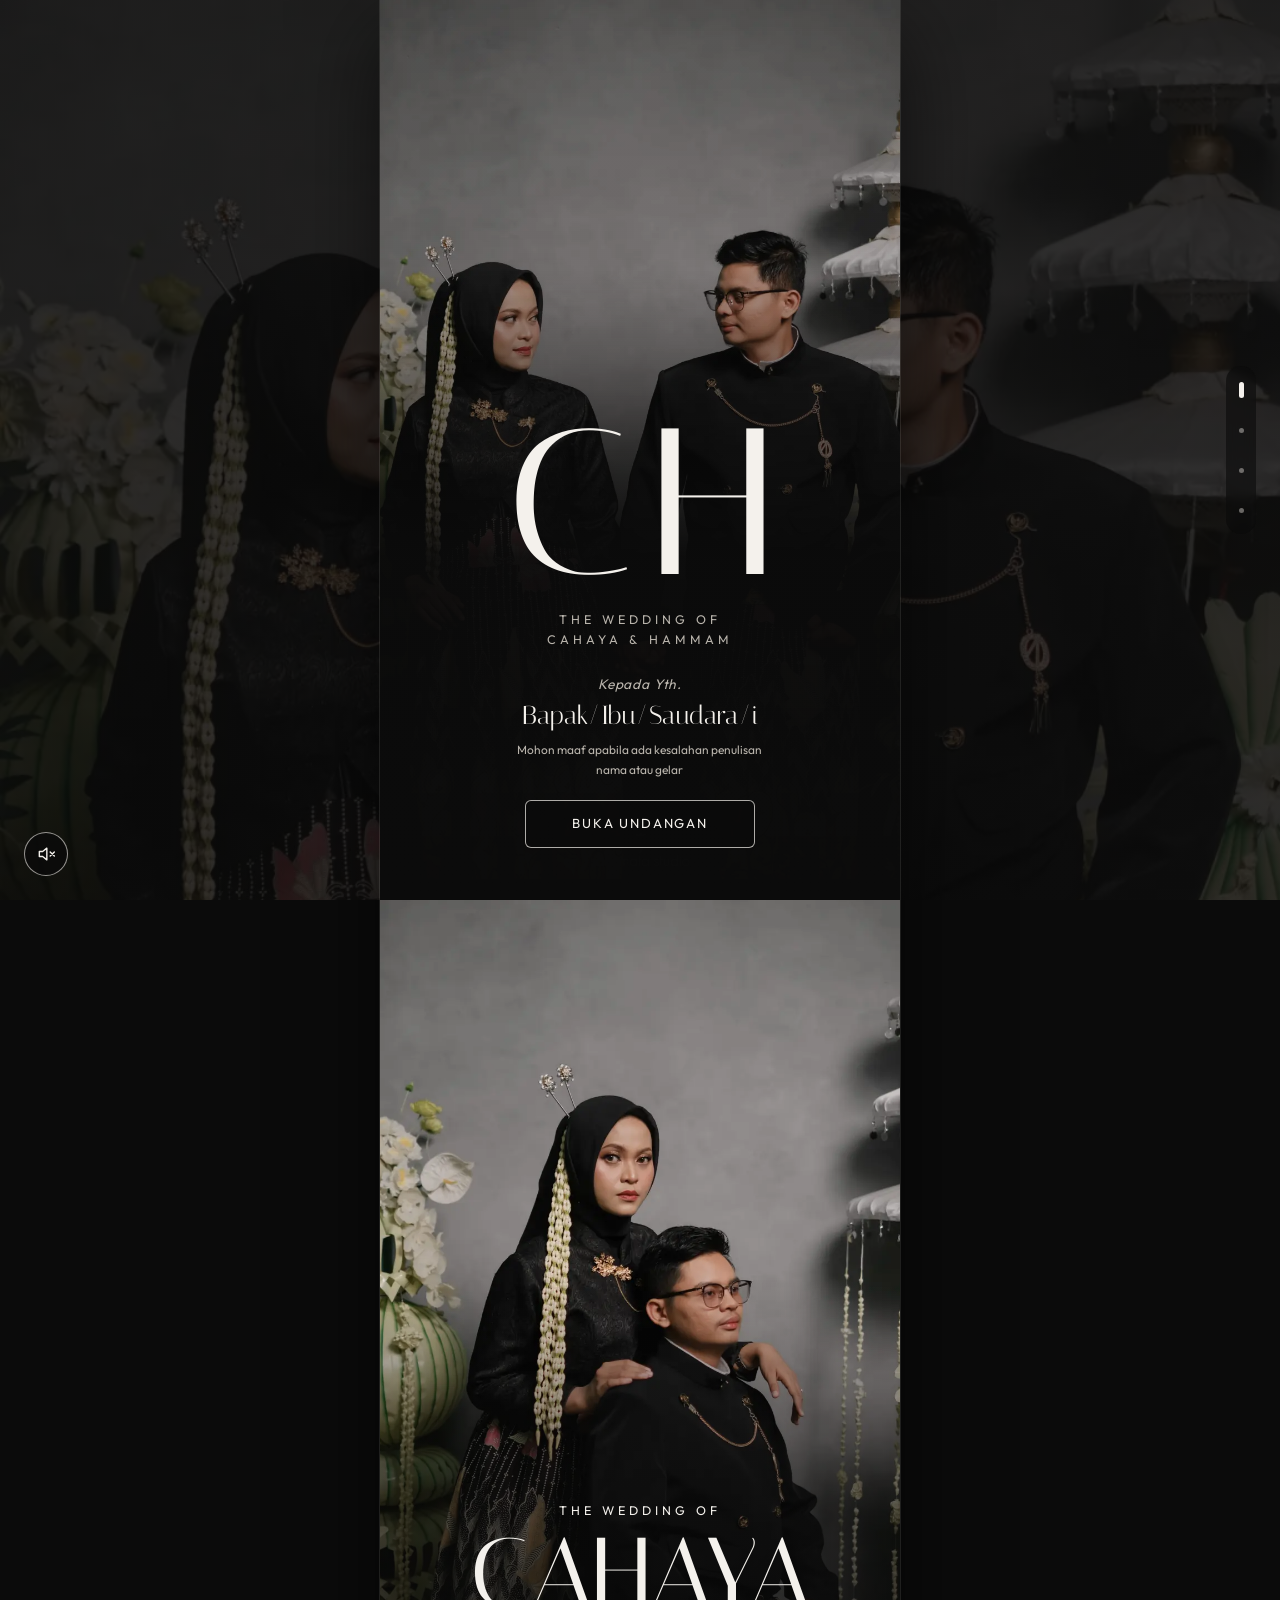
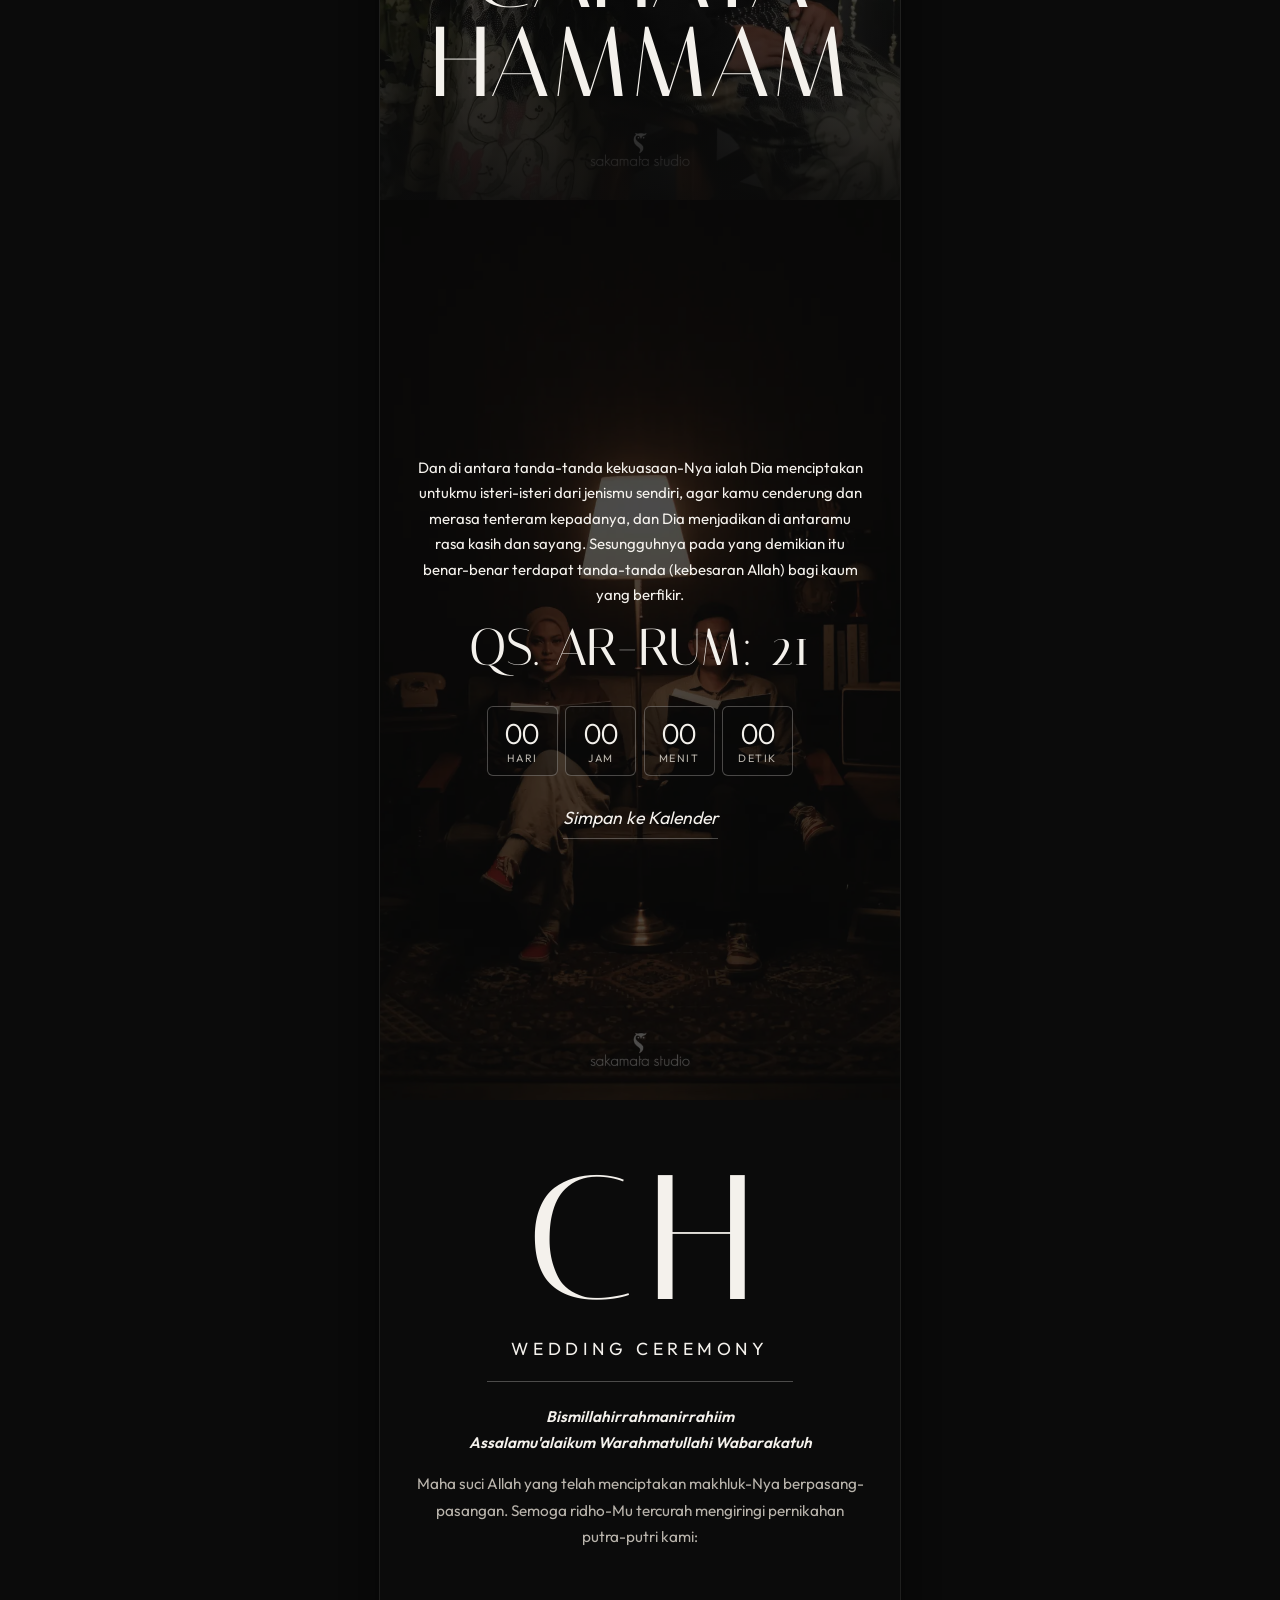
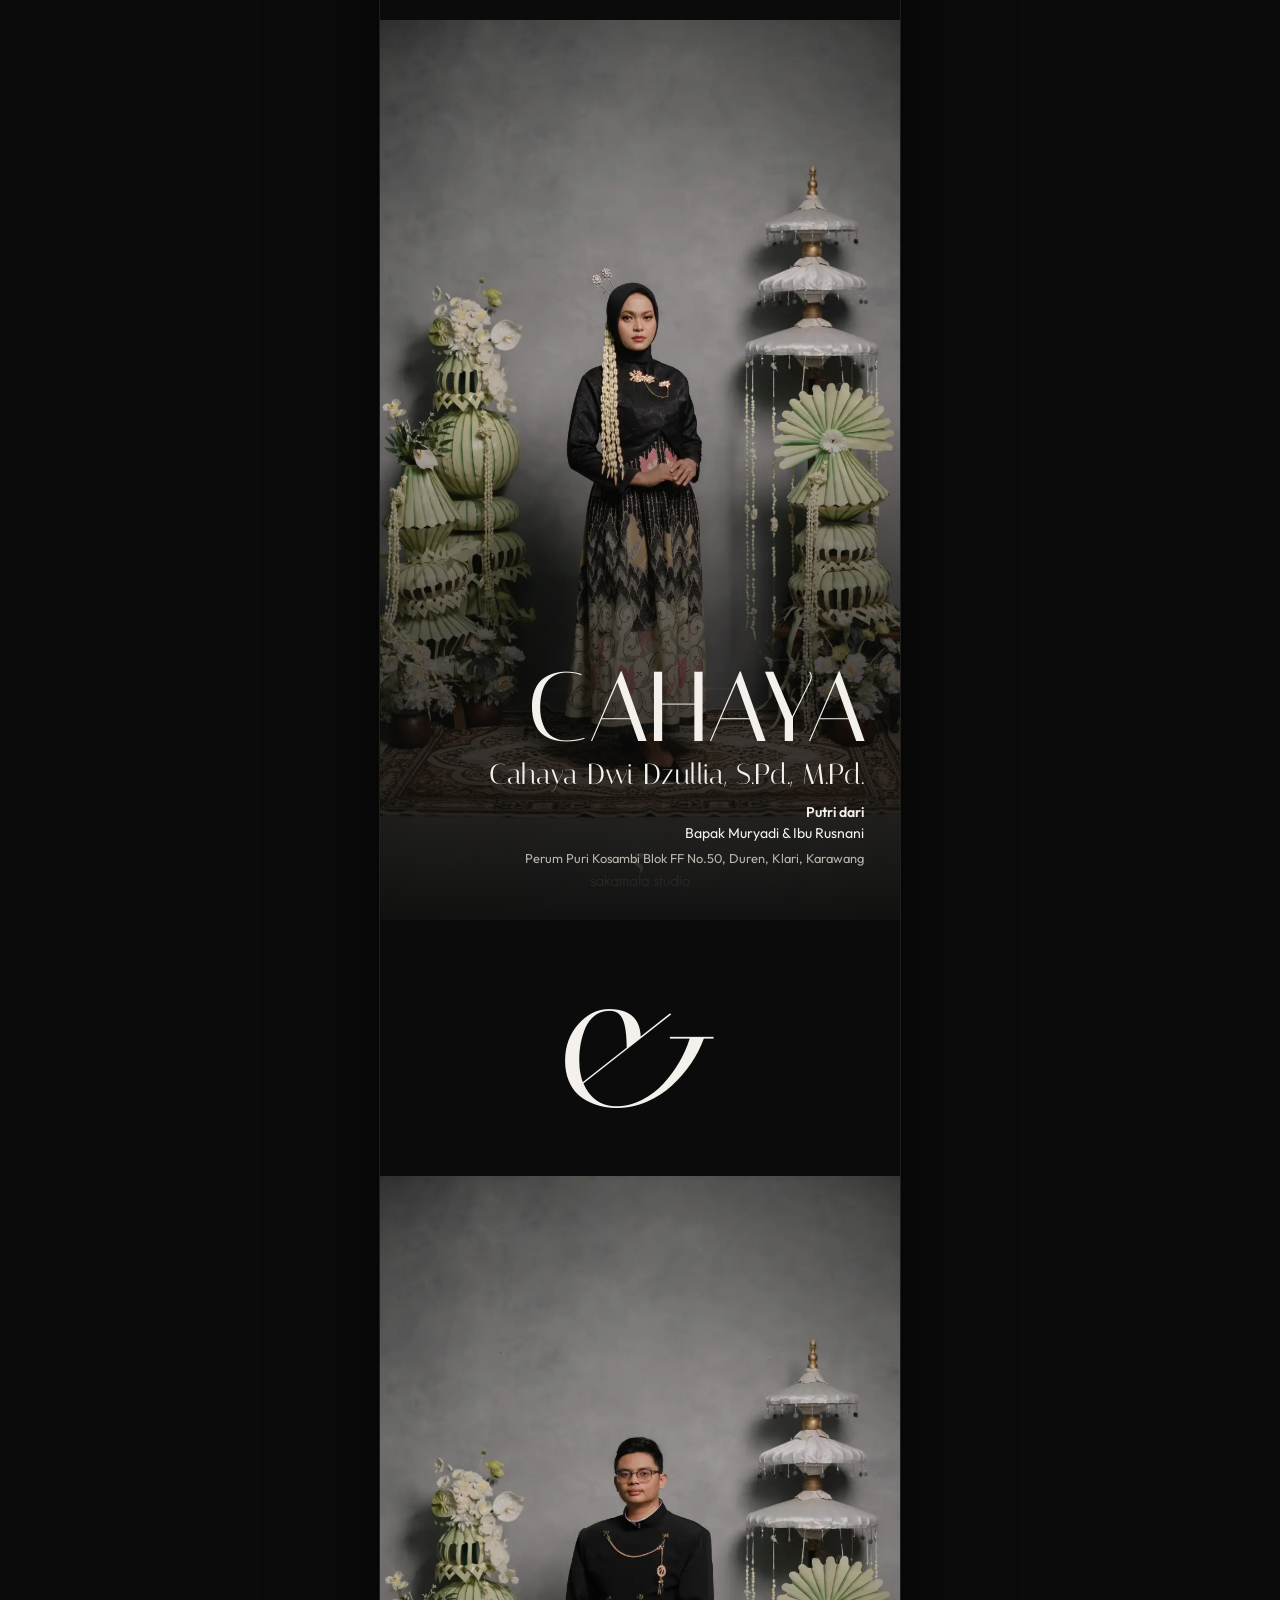
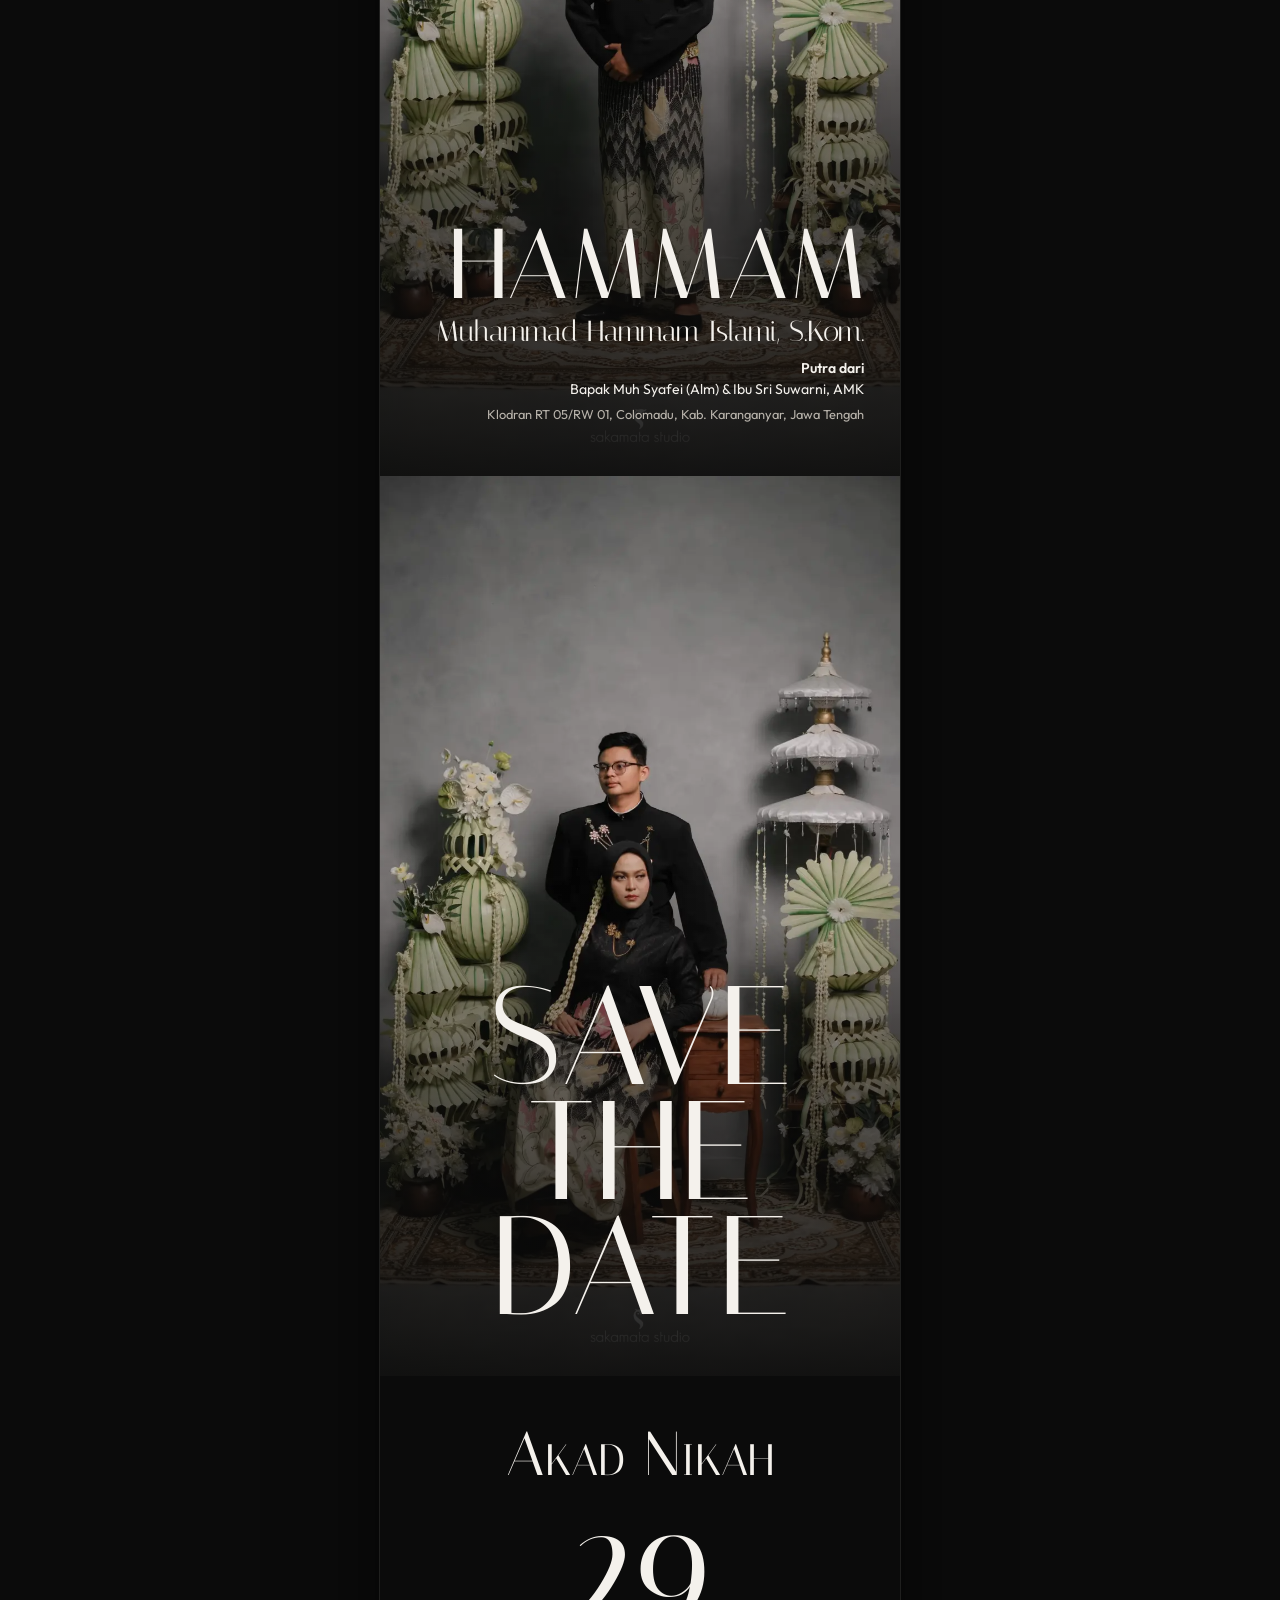
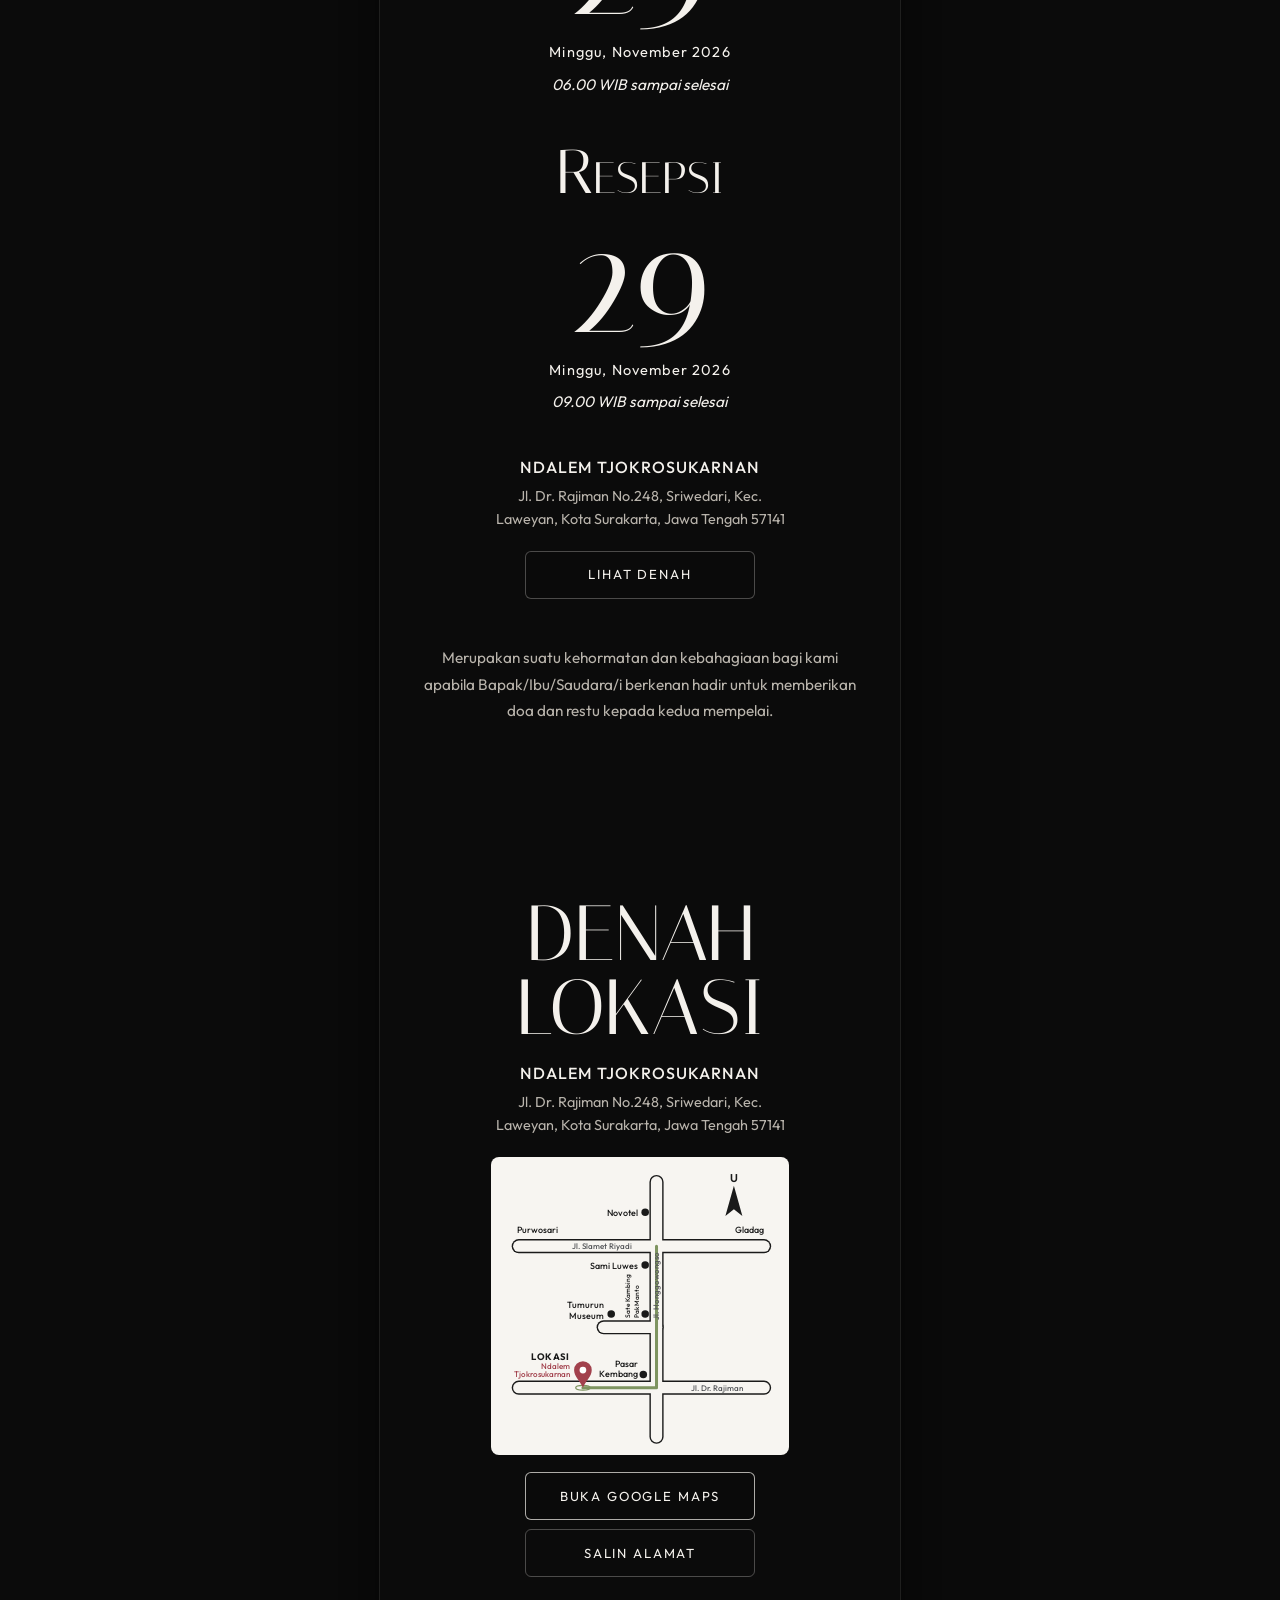
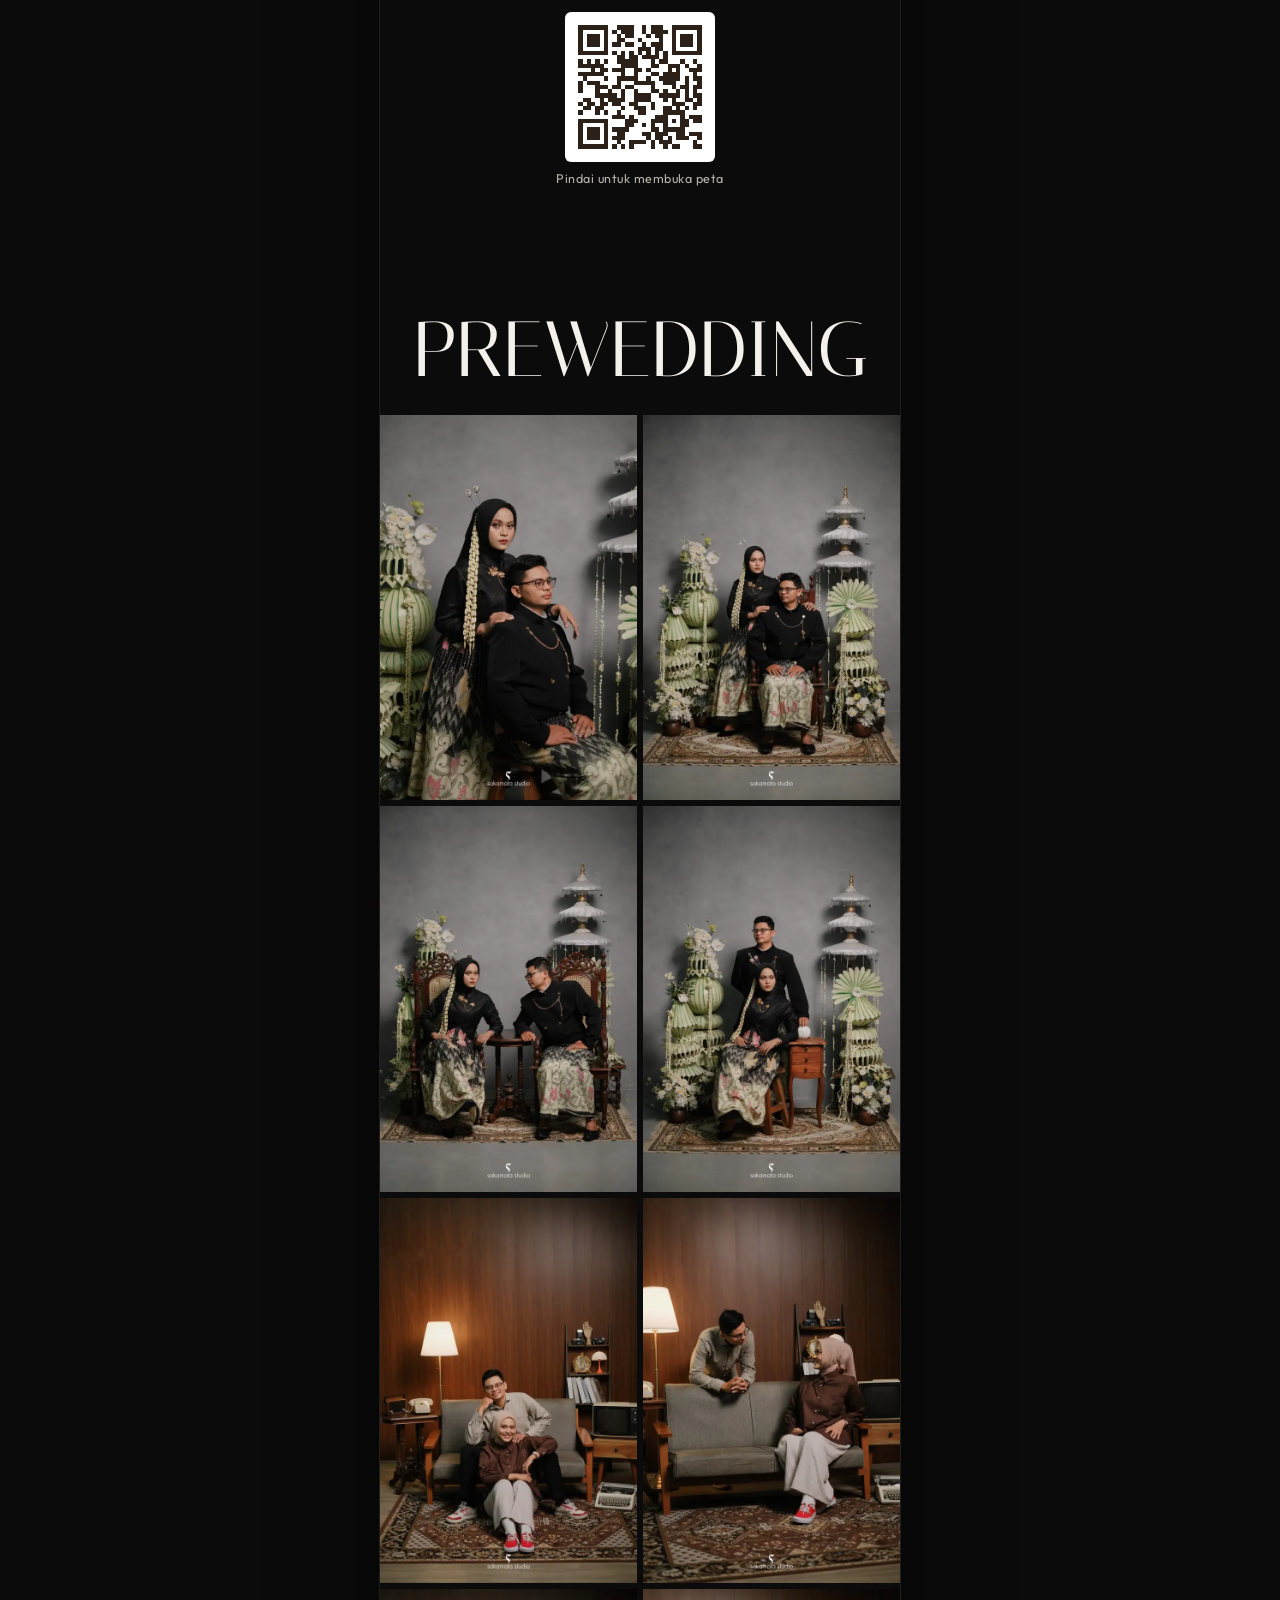
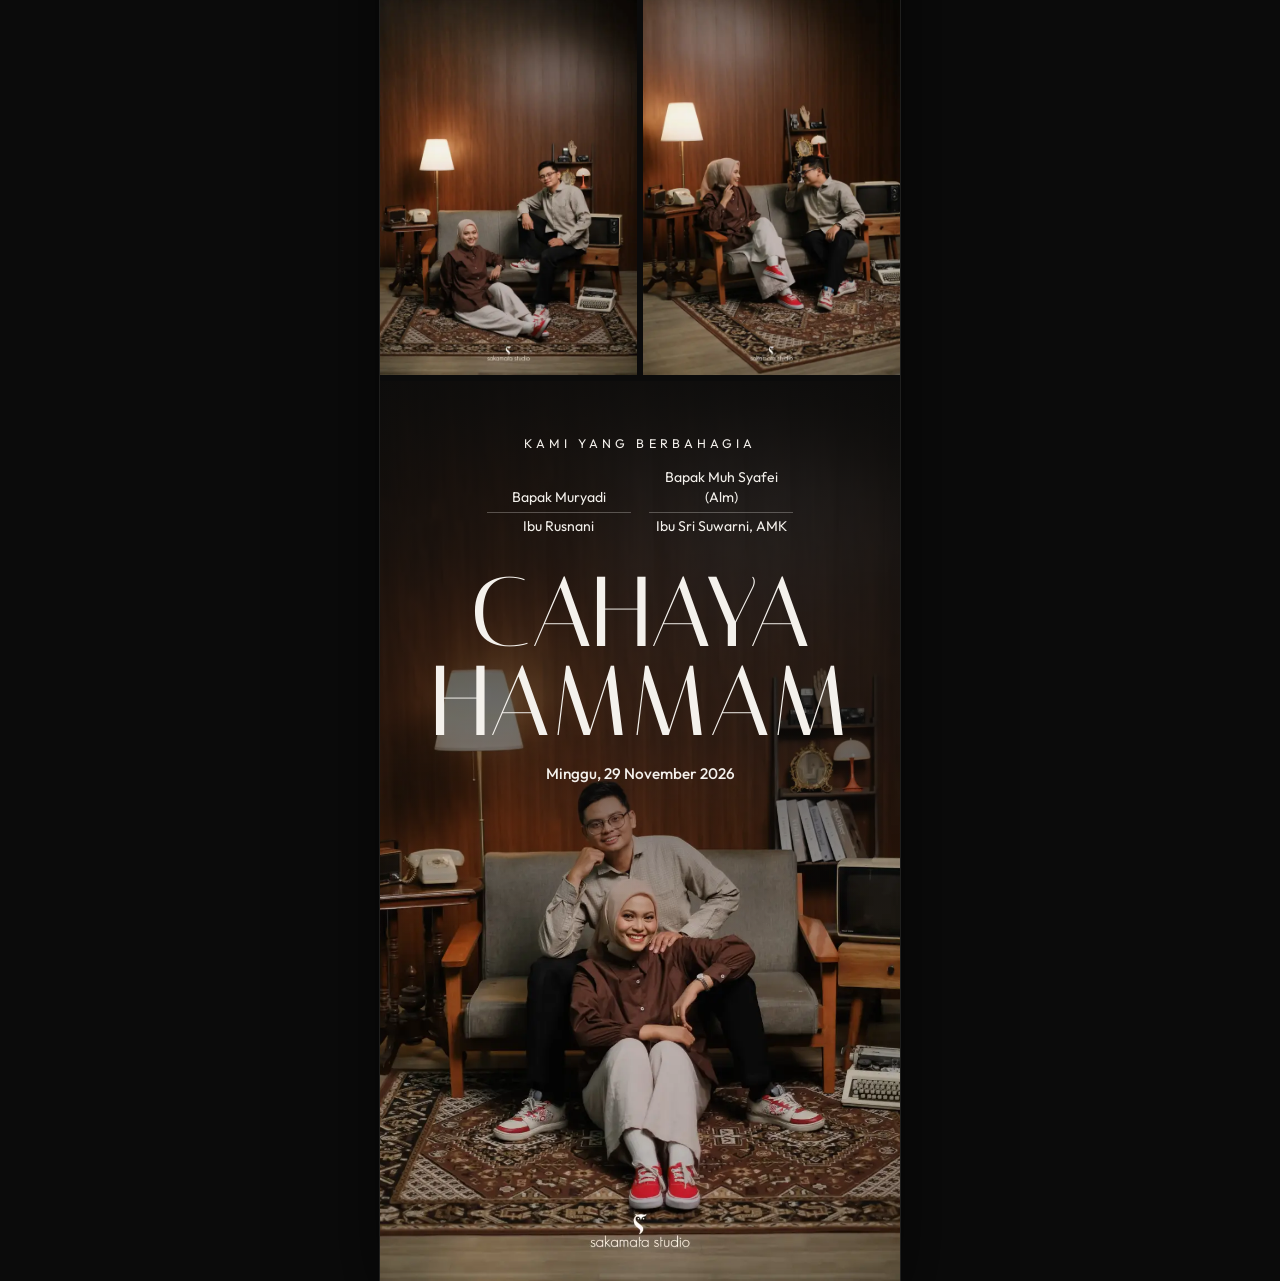
==== commit 68bc046d: "[feature] v3 - revisi 2" ====
--- a/v3/index.html
+++ b/v3/index.html
@@ -6,7 +6,7 @@
 <meta http-equiv="Content-Security-Policy" content="default-src 'self'; img-src 'self' data:; style-src 'self' 'unsafe-inline'; font-src 'self'; script-src 'self'; base-uri 'self'; form-action 'none'">
 <title>The Wedding of Cahaya &amp; Hammam</title>
 <meta name="description" content="Undangan pernikahan Cahaya &amp; Hammam, Minggu 29 November 2026 di ndalem Tjokrosukarnan, Surakarta.">
-<meta name="theme-color" content="#1B1C1E">
+<meta name="theme-color" content="#0B0B0B">
 
 <meta property="og:type" content="website">
 <meta property="og:url" content="https://hammamcahaya.github.io/">
@@ -18,8 +18,8 @@
 <meta name="twitter:card" content="summary_large_image">
 
 <link rel="icon" href="/assets/img/gunungan.svg" type="image/svg+xml">
-<link rel="preload" href="/assets/fonts/bodoni-moda.woff2" as="font" type="font/woff2" crossorigin>
-<link rel="preload" href="/assets/fonts/poppins-400.woff2" as="font" type="font/woff2" crossorigin>
+<link rel="preload" href="/assets/fonts/italiana.woff2" as="font" type="font/woff2" crossorigin>
+<link rel="preload" href="/assets/fonts/outfit.woff2" as="font" type="font/woff2" crossorigin>
 <link rel="preload" href="/assets/img/foto/sampul.webp" as="image" type="image/webp">
 <link rel="stylesheet" href="/v3/css/style.css">
 <script src="/v3/js/main.js" defer></script>
@@ -29,16 +29,11 @@
 <main class="book" id="book">
 
     <!-- ============ Halaman 1 · Sampul ============ -->
-    <section class="page page--foto page--cover" id="hal-1" aria-label="Halaman 1 dari 4, sampul">
-      <img class="cover__photo" src="/assets/img/foto/sampul.webp" alt="" width="1080" height="1620" fetchpriority="high">
+    <section class="page page--cover" id="hal-1" aria-label="Halaman 1 dari 4, sampul">
+      <img class="bg" src="/assets/img/foto/sampul.webp" alt="" width="1080" height="1620" fetchpriority="high">
       <div class="page__body cover">
-        <p class="cover__eyebrow eyebrow">The Wedding of</p>
-        <h1 class="cover__names">
-          <span>Cahaya</span>
-          <span class="amp">&amp;</span>
-          <span>Hammam</span>
-        </h1>
-        <p class="cover__date">29 · 11 · 2026</p>
+        <p class="monogram" aria-hidden="true"><span>C</span><span>H</span></p>
+        <h1 class="cover__names">The Wedding of<br>Cahaya &amp; Hammam</h1>
 
         <div class="guest">
           <p class="guest__to">Kepada Yth. Bapak/Ibu/Saudara/i</p>
@@ -51,67 +46,108 @@
     </section>
 
     <!-- ============ Halaman 2 · Undangan ============ -->
-    <section class="page page--kertas page--invite" id="hal-2" aria-label="Halaman 2 dari 4, undangan">
-      <div class="page__frame" aria-hidden="true"></div>
+    <section class="page page--invite" id="hal-2" aria-label="Halaman 2 dari 4, undangan">
       <div class="page__body invite">
-        <p class="salam" data-reveal>Bismillahirrahmanirrahiim<br>Assalamu'alaikum Warahmatullahi Wabarakatuh</p>
-
-        <blockquote class="ayat" data-reveal>
-          <p>Dan di antara tanda-tanda kekuasaan-Nya ialah Dia menciptakan untukmu isteri-isteri dari jenismu sendiri, agar kamu cenderung dan merasa tenteram kepadanya, dan Dia menjadikan di antaramu rasa kasih dan sayang. Sesungguhnya pada yang demikian itu benar-benar terdapat tanda-tanda (kebesaran Allah) bagi kaum yang berfikir.</p>
-          <cite>QS. Ar-Rum: 21</cite>
-        </blockquote>
-
-        <p class="lead" data-reveal>Maha suci Allah yang telah menciptakan makhluk-Nya berpasang-pasangan. Semoga ridho-Mu tercurah mengiringi pernikahan putra-putri kami:</p>
-
-        <div class="couple">
-          <div class="person" data-reveal>
-            <img class="person__photo" src="/assets/img/foto/cahaya.webp" alt="Cahaya Dwi Dzullia berbusana Jawa hitam dan kain batik" width="720" height="960" loading="lazy" decoding="async">
-            <h2 class="person__name">Cahaya Dwi Dzullia<span class="person__degree">, S.Pd., M.Pd.</span></h2>
-            <p class="person__parent">Putri dari Bapak Muryadi &amp; Ibu Rusnani</p>
-            <p class="person__address">Perum Puri Kosambi Blok FF No.50, Duren, Klari, Karawang</p>
-          </div>
-          <p class="couple__with" data-reveal><span>dengan</span></p>
-          <div class="person" data-reveal>
-            <img class="person__photo" src="/assets/img/foto/hammam.webp" alt="Muhammad Hammam Islami berbusana beskap hitam dan kain batik" width="720" height="960" loading="lazy" decoding="async">
-            <h2 class="person__name">Muhammad Hammam Islami<span class="person__degree">, S.Kom.</span></h2>
-            <p class="person__parent">Putra dari Bapak Muh Syafei (Alm) &amp; Ibu Sri Suwarni, AMK</p>
-            <p class="person__address">Klodran RT 05/RW 01, Colomadu, Kab. Karanganyar, Jawa Tengah</p>
-          </div>
-        </div>
-
-        <div class="when" data-reveal>
-          <div class="when__date">
-            <span class="when__day">Minggu</span>
-            <span class="when__num">29</span>
-            <span class="when__month">November 2026</span>
-          </div>
-          <div class="when__events">
-            <div class="when__event">
-              <h3>Akad Nikah</h3>
-              <p><span class="when__time">06.00</span> WIB sampai selesai</p>
+
+        <!-- pembuka: foto penuh, nama besar -->
+        <div class="scene scene--hero">
+          <img class="bg" src="/assets/img/foto/hero.webp" alt="" width="1080" height="1620" loading="lazy" decoding="async">
+          <div class="scene__content">
+            <p class="eyebrow" data-reveal>The Wedding of</p>
+            <p class="names display" data-reveal><span>Cahaya</span><span>Hammam</span></p>
+            <p class="scene__date" data-reveal>Minggu, 29 November 2026</p>
+          </div>
+        </div>
+
+        <!-- ayat, hitung mundur, kalender -->
+        <div class="scene scene--ayat">
+          <img class="bg" src="/assets/img/foto/penutup.webp" alt="" width="1080" height="1620" loading="lazy" decoding="async">
+          <div class="scene__content">
+            <blockquote class="ayat" data-reveal>
+              <p>Dan di antara tanda-tanda kekuasaan-Nya ialah Dia menciptakan untukmu isteri-isteri dari jenismu sendiri, agar kamu cenderung dan merasa tenteram kepadanya, dan Dia menjadikan di antaramu rasa kasih dan sayang. Sesungguhnya pada yang demikian itu benar-benar terdapat tanda-tanda (kebesaran Allah) bagi kaum yang berfikir.</p>
+              <cite class="display">QS. Ar-Rum: 21</cite>
+            </blockquote>
+            <div class="countdown" id="countdown" data-reveal role="timer" aria-label="Hitung mundur menuju akad nikah">
+              <p><span id="cd-d">00</span><small>Hari</small></p>
+              <p><span id="cd-h">00</span><small>Jam</small></p>
+              <p><span id="cd-m">00</span><small>Menit</small></p>
+              <p><span id="cd-s">00</span><small>Detik</small></p>
             </div>
-            <div class="when__event">
-              <h3>Resepsi</h3>
-              <p><span class="when__time">09.00</span> WIB sampai selesai</p>
-            </div>
-          </div>
-        </div>
-
-        <address class="venue" data-reveal>
-          <strong>ndalem Tjokrosukarnan</strong>
-          Jl. Dr. Rajiman No.248, Sriwedari, Kec. Laweyan, Kota Surakarta, Jawa Tengah 57141
-        </address>
-
-        <p class="lead" data-reveal>Merupakan suatu kehormatan dan kebahagiaan bagi kami apabila Bapak/Ibu/Saudara/i berkenan hadir untuk memberikan doa dan restu kepada kedua mempelai.</p>
-        <p class="salam" data-reveal>Wassalamu'alaikum Warahmatullahi Wabarakatuh</p>
+            <a class="calendar-link" data-reveal href="https://calendar.google.com/calendar/render?action=TEMPLATE&amp;text=Pernikahan+Cahaya+%26+Hammam&amp;dates=20261128T230000Z%2F20261129T050000Z&amp;location=ndalem+Tjokrosukarnan%2C+Jl.+Dr.+Rajiman+No.248%2C+Sriwedari%2C+Laweyan%2C+Surakarta&amp;details=Akad+Nikah+06.00+WIB%2C+Resepsi+09.00+WIB" target="_blank" rel="noopener">Simpan ke Kalender</a>
+          </div>
+        </div>
+
+        <!-- salam pembuka -->
+        <div class="block block--salam">
+          <p class="monogram monogram--small" aria-hidden="true" data-reveal><span>C</span><span>H</span></p>
+          <h2 class="block__title" data-reveal>Wedding Ceremony</h2>
+          <p class="salam" data-reveal>Bismillahirrahmanirrahiim<br>Assalamu'alaikum Warahmatullahi Wabarakatuh</p>
+          <p class="lead" data-reveal>Maha suci Allah yang telah menciptakan makhluk-Nya berpasang-pasangan. Semoga ridho-Mu tercurah mengiringi pernikahan putra-putri kami:</p>
+        </div>
+
+        <!-- mempelai -->
+        <div class="scene scene--person">
+          <img class="bg" src="/assets/img/foto/cahaya.webp" alt="Cahaya Dwi Dzullia berbusana Jawa hitam dan kain batik" width="1080" height="1620" loading="lazy" decoding="async">
+          <div class="scene__content person">
+            <p class="person__call display" aria-hidden="true" data-reveal>Cahaya</p>
+            <h2 class="person__name" data-reveal>Cahaya Dwi Dzullia<span class="person__degree">, S.Pd., M.Pd.</span></h2>
+            <p class="person__parent" data-reveal><b>Putri dari</b> Bapak Muryadi &amp; Ibu Rusnani</p>
+            <p class="person__address" data-reveal>Perum Puri Kosambi Blok FF No.50, Duren, Klari, Karawang</p>
+          </div>
+        </div>
+
+        <p class="couple__with" data-reveal><span class="amp">&amp;</span><span class="visually-hidden">dengan</span></p>
+
+        <div class="scene scene--person">
+          <img class="bg" src="/assets/img/foto/hammam.webp" alt="Muhammad Hammam Islami berbusana beskap hitam dan kain batik" width="1080" height="1620" loading="lazy" decoding="async">
+          <div class="scene__content person">
+            <p class="person__call display" aria-hidden="true" data-reveal>Hammam</p>
+            <h2 class="person__name" data-reveal>Muhammad Hammam Islami<span class="person__degree">, S.Kom.</span></h2>
+            <p class="person__parent" data-reveal><b>Putra dari</b> Bapak Muh Syafei (Alm) &amp; Ibu Sri Suwarni, AMK</p>
+            <p class="person__address" data-reveal>Klodran RT 05/RW 01, Colomadu, Kab. Karanganyar, Jawa Tengah</p>
+          </div>
+        </div>
+
+        <!-- save the date -->
+        <div class="scene scene--date">
+          <img class="bg" src="/assets/img/foto/simpan-tanggal.webp" alt="" width="1080" height="1620" loading="lazy" decoding="async">
+          <div class="scene__content">
+            <p class="save display" data-reveal><span>Save</span><span>The</span><span>Date</span></p>
+          </div>
+        </div>
+
+        <!-- acara -->
+        <div class="block block--events">
+          <div class="event" data-reveal>
+            <h3 class="event__title display">Akad Nikah</h3>
+            <p class="event__day">29</p>
+            <p class="event__month">Minggu, November 2026</p>
+            <p class="event__time">06.00 WIB sampai selesai</p>
+          </div>
+          <div class="event" data-reveal>
+            <h3 class="event__title display">Resepsi</h3>
+            <p class="event__day">29</p>
+            <p class="event__month">Minggu, November 2026</p>
+            <p class="event__time">09.00 WIB sampai selesai</p>
+          </div>
+
+          <address class="venue" data-reveal>
+            <strong>ndalem Tjokrosukarnan</strong>
+            Jl. Dr. Rajiman No.248, Sriwedari, Kec. Laweyan, Kota Surakarta, Jawa Tengah 57141
+          </address>
+          <a class="btn btn--line" href="#3" data-go="2" data-reveal>Lihat Denah</a>
+
+          <p class="lead" data-reveal>Merupakan suatu kehormatan dan kebahagiaan bagi kami apabila Bapak/Ibu/Saudara/i berkenan hadir untuk memberikan doa dan restu kepada kedua mempelai.</p>
+          <p class="salam" data-reveal>Wassalamu'alaikum Warahmatullahi Wabarakatuh</p>
+        </div>
+
       </div>
     </section>
 
     <!-- ============ Halaman 3 · Denah ============ -->
-    <section class="page page--kertas page--map" id="hal-3" aria-label="Halaman 3 dari 4, denah lokasi">
-      <div class="page__frame" aria-hidden="true"></div>
+    <section class="page page--map" id="hal-3" aria-label="Halaman 3 dari 4, denah lokasi">
       <div class="page__body map">
-        <h2 class="map__title" data-reveal>Denah Lokasi</h2>
+        <h2 class="map__title display" data-reveal>Denah Lokasi</h2>
         <address class="venue" data-reveal>
           <strong>ndalem Tjokrosukarnan</strong>
           Jl. Dr. Rajiman No.248, Sriwedari, Kec. Laweyan, Kota Surakarta, Jawa Tengah 57141
@@ -193,10 +229,10 @@
       </div>
     </section>
 
-    <!-- ============ Halaman 4 · Penutup ============ -->
-    <section class="page page--foto page--closing" id="hal-4" aria-label="Halaman 4 dari 4, penutup">
+    <!-- ============ Halaman 4 · Galeri & penutup ============ -->
+    <section class="page page--closing" id="hal-4" aria-label="Halaman 4 dari 4, penutup">
       <div class="page__body closing">
-        <p class="closing__eyebrow eyebrow" data-reveal>Galeri</p>
+        <h2 class="block__title block__title--big display" data-reveal>Prewedding</h2>
         <ul class="gallery" aria-label="Foto prewedding Cahaya dan Hammam">
           <li data-reveal><img src="/assets/img/foto/galeri-1.webp" alt="Cahaya berdiri di samping Hammam yang duduk, berlatar kembar mayang dan payung" width="600" height="900" loading="lazy" decoding="async"></li>
           <li data-reveal><img src="/assets/img/foto/galeri-2.webp" alt="Hammam duduk dan Cahaya berdiri di sisinya, bersanding di antara rangkaian janur" width="600" height="900" loading="lazy" decoding="async"></li>
@@ -208,24 +244,25 @@
           <li data-reveal><img src="/assets/img/foto/galeri-8.webp" alt="Cahaya dan Hammam duduk berdampingan di sofa sambil berbincang" width="600" height="900" loading="lazy" decoding="async"></li>
         </ul>
 
-        <figure class="closing__photo" data-reveal>
-          <img src="/assets/img/foto/penutup.webp" alt="Cahaya dan Hammam duduk membaca buku di bawah cahaya lampu" width="1080" height="1620" loading="lazy" decoding="async">
-        </figure>
-
-        <p class="closing__intro eyebrow" data-reveal>Kami yang berbahagia</p>
-        <div class="closing__families" data-reveal>
-          <p><span>Bapak Muryadi</span><span>Ibu Rusnani</span></p>
-          <p><span>Bapak Muh Syafei (Alm)</span><span>Ibu Sri Suwarni, AMK</span></p>
-        </div>
-        <p class="closing__names" data-reveal><span>Cahaya</span> <span class="amp">&amp;</span> <span>Hammam</span></p>
-        <p class="closing__date" data-reveal>Minggu, 29 November 2026</p>
+        <div class="scene scene--end">
+          <img class="bg" src="/assets/img/foto/akhir.webp" alt="" width="1080" height="1620" loading="lazy" decoding="async">
+          <div class="scene__content">
+            <p class="eyebrow" data-reveal>Kami yang berbahagia</p>
+            <div class="closing__families" data-reveal>
+              <p><span>Bapak Muryadi</span><span>Ibu Rusnani</span></p>
+              <p><span>Bapak Muh Syafei (Alm)</span><span>Ibu Sri Suwarni, AMK</span></p>
+            </div>
+            <p class="names display" data-reveal><span>Cahaya</span><span>Hammam</span></p>
+            <p class="scene__date" data-reveal>Minggu, 29 November 2026</p>
+          </div>
+        </div>
       </div>
     </section>
 
 </main>
 
 <!-- Musik latar: preload="none" → baru diunduh setelah tamu menekan "Buka Undangan" atau tombol musik -->
-<audio id="bgm" src="/assets/audio/yen-ing-tawang-lite.m4a" preload="none" loop></audio>
+<audio id="bgm" src="/assets/audio/irama-laot-teduh-lite.m4a" preload="none" loop></audio>
 <button class="music-toggle" id="music-toggle" type="button" aria-label="Putar musik" aria-pressed="false">
   <svg class="icon-on" viewBox="0 0 24 24" aria-hidden="true"><path d="M4 9v6h4l5 4V5L8 9H4z"/><path d="M16.5 8.5a5 5 0 0 1 0 7M19 6a8.5 8.5 0 0 1 0 12"/></svg>
   <svg class="icon-off" viewBox="0 0 24 24" aria-hidden="true"><path d="M4 9v6h4l5 4V5L8 9H4z"/><path d="M17 9.5l5 5M22 9.5l-5 5"/></svg>
--- a/v3/css/style.css
+++ b/v3/css/style.css
@@ -1,40 +1,32 @@
 /* =========================================================
    Undangan Cahaya & Hammam · v3 "Album Ndalem"
-   Undangan berbasis foto prewedding (Sakamata Studio):
-   sampul & penutup gelap di atas foto, halaman isi berwarna
-   kertas abu-krem dengan aksen hijau janur dari dekorasi foto.
-   Mobile-first; di layar lebar undangan menjadi satu kolom
-   di atas foto sampul yang diredupkan.
+   Mengikuti tata letak undangan Queen Invitation milik mempelai:
+   latar hitam, foto prewedding satu layar penuh, judul huruf
+   kapital tipis (Italiana), monogram "CH", hitung mundur,
+   tanggal besar per acara, galeri foto, penutup di atas foto.
+   Ukuran judul memakai satuan cqi (lebar kolom undangan),
+   sehingga sama rapinya di HP dan di kolom tengah layar lebar.
    ========================================================= */
 
-@font-face { font-family: "Bodoni Moda"; src: url("/assets/fonts/bodoni-moda.woff2") format("woff2"); font-weight: 400 900; font-display: swap; }
-@font-face { font-family: "Bodoni Moda"; src: url("/assets/fonts/bodoni-moda-italic.woff2") format("woff2"); font-weight: 400 900; font-style: italic; font-display: swap; }
-@font-face { font-family: "Poppins"; src: url("/assets/fonts/poppins-400.woff2") format("woff2"); font-weight: 400; font-display: swap; }
-@font-face { font-family: "Poppins"; src: url("/assets/fonts/poppins-400i.woff2") format("woff2"); font-weight: 400; font-style: italic; font-display: swap; }
-@font-face { font-family: "Poppins"; src: url("/assets/fonts/poppins-500.woff2") format("woff2"); font-weight: 500; font-display: swap; }
-@font-face { font-family: "Poppins"; src: url("/assets/fonts/poppins-600.woff2") format("woff2"); font-weight: 600; font-display: swap; }
+@font-face { font-family: "Italiana"; src: url("/assets/fonts/italiana.woff2") format("woff2"); font-display: swap; }
+@font-face { font-family: "Outfit"; src: url("/assets/fonts/outfit.woff2") format("woff2"); font-weight: 100 900; font-display: swap; }
 
 :root {
-  /* gelap: beskap & kebaya hitam */
-  --malam: #1B1C1E;
-  --malam-2: #26282B;
-  --on-malam: #F1ECE4;      /* kontras 15:1 di atas --malam */
-  --on-malam-soft: #BDB8B0; /* kontras 9:1 */
-  --janur: #B8C59C;         /* hijau janur kembar mayang, kontras 10:1 di atas --malam */
-
-  /* kertas: latar studio abu yang dihangatkan */
-  --kertas: #EFEBE4;
-  --paper: #F9F7F3;
-  --ink: #1D1E20;           /* kontras 15:1 */
-  --ink-soft: #55585B;      /* kontras 6.4:1 */
-  --janur-ink: #4C5A38;     /* hijau tua untuk teks kecil di kertas, kontras 6.6:1 */
-  --rule: rgba(76, 90, 56, .3);
-  --pin: #A2414D;           /* merah muda tua dari bunga batik */
-
-  --serif: "Bodoni Moda", "Didot", "Bodoni 72", Georgia, serif;
-  --sans: "Poppins", system-ui, -apple-system, "Segoe UI", sans-serif;
-
-  --pad-x: max(28px, 9%);
+  --black: #0B0B0B;
+  --black-2: #161616;
+  --white: #F4F1EC;      /* kontras 18:1 di atas --black */
+  --soft: #B9B4AC;       /* kontras 9:1 */
+  --line: rgba(244, 241, 236, .28);
+  --paper: #F7F5F1;      /* kartu denah */
+  --ink: #1A1A1A;
+  --ink-soft: #55575A;
+  --pin: #A2414D;
+  --route: #7E9460;
+
+  --display: "Italiana", "Didot", "Bodoni 72", Georgia, serif;
+  --sans: "Outfit", "Poppins", system-ui, -apple-system, "Segoe UI", sans-serif;
+
+  --pad-x: max(24px, 7%);
   --ease: cubic-bezier(.22, .61, .21, 1);
 
   font-size: clamp(15px, 1.95dvh, 17px);
@@ -45,7 +37,7 @@
 html {
   scroll-snap-type: y proximity;
   scroll-behavior: smooth;
-  background: var(--malam);
+  background: var(--black);
 }
 
 body {
@@ -53,8 +45,8 @@
   font-family: var(--sans);
   font-weight: 400;
   line-height: 1.6;
-  color: var(--ink);
-  background: var(--malam);
+  color: var(--white);
+  background: var(--black);
   -webkit-font-smoothing: antialiased;
   -webkit-tap-highlight-color: transparent;
 }
@@ -64,24 +56,44 @@
 button { font: inherit; color: inherit; }
 img, svg { display: block; }
 
-:focus-visible { outline: 2px solid var(--janur-ink); outline-offset: 3px; border-radius: 4px; }
-.page--foto :focus-visible { outline-color: var(--janur); }
+:focus-visible { outline: 2px solid var(--white); outline-offset: 3px; border-radius: 4px; }
+
+.visually-hidden {
+  position: absolute;
+  width: 1px;
+  height: 1px;
+  overflow: hidden;
+  clip-path: inset(50%);
+  white-space: nowrap;
+}
+
+.book { container-type: inline-size; }
+
+.display {
+  font-family: var(--display);
+  font-weight: 400;
+  text-transform: uppercase;
+  line-height: .95;
+}
 
 .eyebrow {
-  font-size: .8rem;
-  font-weight: 500;
-  letter-spacing: .3em;
+  font-size: .82rem;
+  font-weight: 400;
+  letter-spacing: .32em;
   text-transform: uppercase;
 }
 
-.amp { font-family: var(--serif); font-style: italic; font-weight: 400; }
-
-/* Bodoni Moda punya sumbu ukuran optis; bila dibiarkan otomatis, judul besar memakai opsz 96
-   yang garis tipisnya nyaris hilang di HP (H terbaca "I I"). Kunci di ukuran tengah. */
-.cover__names, .closing__names, .person__name, .when__num, .when__time, .map__title, .venue strong {
-  font-optical-sizing: none;
-  font-variation-settings: "opsz" 28;
-}
+/* monogram CH: dua huruf tipis berdampingan dengan jarak sempit */
+.monogram {
+  display: flex;
+  justify-content: center;
+  gap: .08em;
+  font-family: var(--display);
+  font-size: min(40cqi, 30svh);
+  line-height: .8;
+  letter-spacing: 0;
+}
+.monogram--small { font-size: 34cqi; }
 
 /* ---------- Halaman ---------- */
 
@@ -92,15 +104,7 @@
   min-height: 100svh;
   scroll-snap-align: start;
   isolation: isolate;
-}
-
-.page--foto { color: var(--on-malam); background: var(--malam); }
-
-.page--kertas {
-  color: var(--ink);
-  background:
-    radial-gradient(140% 90% at 50% 50%, transparent 55%, rgba(29, 30, 32, .07)),
-    var(--kertas);
+  background: var(--black);
 }
 
 .page__body {
@@ -118,270 +122,250 @@
     calc(64px + env(safe-area-inset-bottom));
 }
 
-/* bingkai garis tipis, seperti tepi album foto */
-.page__frame {
-  position: absolute;
-  inset: 14px;
-  z-index: 1;
-  pointer-events: none;
-  border: 1px solid var(--rule);
-}
-
-/* ---------- Tombol ---------- */
-
-.btn {
-  position: relative;
-  display: inline-flex;
-  align-items: center;
-  justify-content: center;
-  min-height: 50px;
-  width: min(100%, 16.5rem);
-  padding: .7rem 1.6rem;
-  border-radius: 999px;
-  border: 1px solid var(--ink);
-  font-size: .84rem;
-  font-weight: 500;
-  letter-spacing: .18em;
-  text-transform: uppercase;
-  text-decoration: none;
-  cursor: pointer;
-  transition: background-color .3s var(--ease), color .3s var(--ease), border-color .3s var(--ease);
-}
-.btn--primary { background: var(--ink); color: var(--paper); }
-.btn--primary:hover { background: #34363A; }
-.btn--ghost { background: transparent; color: var(--ink); }
-.btn--ghost:hover { background: rgba(29, 30, 32, .06); }
-
-.page--foto .btn--primary {
-  background: var(--on-malam);
-  border-color: var(--on-malam);
-  color: var(--malam);
-}
-.page--foto .btn--primary:hover { background: #fff; }
-
-/* ---------- Halaman 1 · Sampul ---------- */
-
-/* foto sampul memenuhi layar; teks di sepertiga bawah, di atas bayangan gelap */
-.cover__photo {
+/* foto latar satu layar penuh */
+.bg {
   position: absolute;
   inset: 0;
   z-index: 0;
   width: 100%;
   height: 100%;
   object-fit: cover;
-  object-position: 50% 22%;
-}
+  background: var(--black-2);
+}
+
+/* adegan: satu layar foto dengan teks di atasnya */
+.scene {
+  position: relative;
+  isolation: isolate;
+  display: flex;
+  flex-direction: column;
+  justify-content: flex-end;
+  width: 100%;
+  min-height: 100svh;
+  overflow: hidden;
+}
+.scene::after {
+  content: "";
+  position: absolute;
+  inset: 0;
+  z-index: 1;
+  pointer-events: none;
+  background: linear-gradient(0deg, rgba(11, 11, 11, .92) 0%, rgba(11, 11, 11, .55) 32%, rgba(11, 11, 11, 0) 58%);
+}
+.scene__content {
+  position: relative;
+  z-index: 2;
+  display: flex;
+  flex-direction: column;
+  align-items: center;
+  padding: 3rem var(--pad-x) calc(3.4rem + env(safe-area-inset-bottom));
+}
+.scene__date { margin-top: 1rem; font-size: 1rem; font-weight: 500; }
+
+/* nama besar bertumpuk: CAHAYA / HAMMAM */
+.names {
+  display: grid;
+  margin-top: .7rem;
+  font-size: 19cqi;
+  line-height: .9;
+}
+
+/* ---------- Tombol ---------- */
+
+.btn {
+  display: inline-flex;
+  align-items: center;
+  justify-content: center;
+  min-height: 48px;
+  width: min(100%, 15rem);
+  padding: .6rem 1.4rem;
+  border: 1px solid var(--line);
+  border-radius: 6px;
+  background: rgba(11, 11, 11, .35);
+  color: var(--white);
+  font-size: .86rem;
+  font-weight: 400;
+  letter-spacing: .14em;
+  text-transform: uppercase;
+  text-decoration: none;
+  cursor: pointer;
+  transition: background-color .3s var(--ease), border-color .3s var(--ease), color .3s var(--ease);
+}
+.btn:hover { background: var(--white); border-color: var(--white); color: var(--black); }
+.btn--primary { border-color: rgba(244, 241, 236, .7); }
+.btn--ghost { background: transparent; }
+
+/* ---------- Halaman 1 · Sampul ---------- */
+
+.page--cover .bg { object-position: 50% 22%; }
 .page--cover::after {
   content: "";
   position: absolute;
   inset: 0;
   z-index: 1;
-  pointer-events: none;
-  background:
-    linear-gradient(180deg, rgba(27, 28, 30, .55) 0%, rgba(27, 28, 30, 0) 22%),
-    linear-gradient(0deg, rgba(27, 28, 30, .97) 0%, rgba(27, 28, 30, .9) 34%, rgba(27, 28, 30, .35) 58%, rgba(27, 28, 30, 0) 72%);
-}
-
-.page__body.cover {
-  justify-content: flex-end;
-  padding-top: calc(32px + env(safe-area-inset-top));
-  padding-bottom: calc(48px + env(safe-area-inset-bottom));
-}
-
-.cover__eyebrow { color: var(--on-malam-soft); }
+  /* bagian bawah nyaris hitam pekat agar tangan yang bergandengan tidak terlihat; wajah di atas tetap terang */
+  background: linear-gradient(0deg, rgba(11, 11, 11, 1) 0%, rgba(11, 11, 11, .97) 38%, rgba(11, 11, 11, .6) 52%, rgba(11, 11, 11, .2) 70%, rgba(11, 11, 11, .25) 100%);
+}
+
+.page__body.cover { justify-content: flex-end; padding-bottom: calc(52px + env(safe-area-inset-bottom)); }
 
 .cover__names {
-  display: flex;
-  flex-wrap: wrap;
-  align-items: baseline;
-  justify-content: center;
-  column-gap: .22em;
-  margin-top: .5rem;
-  font-family: var(--serif);
-  font-weight: 500;
-  font-size: min(13vw, 6.4dvh, 3.9rem);
-  line-height: 1.02;
-  letter-spacing: -.01em;
-  text-shadow: 0 2px 18px rgba(0, 0, 0, .35);
-}
-.cover__names .amp { font-size: .7em; color: var(--janur); }
-
-.cover__date {
-  margin-top: .6rem;
-  font-size: .95rem;
-  font-weight: 500;
+  margin-top: 1.4rem;
+  font-size: .82rem;
+  font-weight: 400;
   letter-spacing: .32em;
-  color: var(--on-malam);
-}
-
-.guest {
-  width: min(100%, 17.5rem);
-  margin: 1.5rem 0 1.4rem;
-}
-.guest__to { font-size: .86rem; letter-spacing: .04em; color: var(--on-malam-soft); }
+  text-transform: uppercase;
+  color: var(--soft);
+}
+
+.guest { width: min(100%, 18rem); margin: 1.6rem 0 1.4rem; }
+.guest__to { font-size: .9rem; font-style: italic; letter-spacing: .06em; color: var(--soft); }
 .guest__name {
   margin-top: .3rem;
-  padding: .2rem 0 .5rem;
-  border-bottom: 1px solid rgba(184, 197, 156, .6);
-  font-size: 1.15rem;
-  font-weight: 500;
-  line-height: 1.35;
-  color: var(--on-malam);
+  font-family: var(--display);
+  font-size: 1.7rem;
+  line-height: 1.2;
   overflow-wrap: anywhere;
   text-wrap: balance;
 }
-.guest__note { margin-top: .55rem; font-size: .78rem; font-style: italic; color: var(--on-malam-soft); }
+.guest__note { margin-top: .6rem; font-size: .78rem; color: var(--soft); }
 
 /* ---------- Halaman 2 · Undangan ---------- */
 
-.page__body.invite { font-size: 1rem; padding-inline: max(32px, 8%); }
-
-.salam { font-size: .88rem; font-weight: 500; letter-spacing: .04em; line-height: 1.75; color: var(--janur-ink); }
+.page__body.invite { padding: 0; justify-content: flex-start; }
+
+.scene--hero .bg { object-position: 50% 20%; }
+
+.scene--ayat { justify-content: center; }
+.scene--ayat .bg { object-position: 50% 60%; }
+.scene--ayat::after { background: rgba(11, 11, 11, .72); }
 
 .ayat {
-  margin: 1.6rem 0 1.4rem;
-  font-family: var(--serif);
-  font-style: italic;
-  font-size: 1.04rem;
-  font-weight: 400;
+  font-size: .98rem;
   line-height: 1.7;
-  color: var(--ink);
   text-wrap: pretty;
 }
 .ayat cite {
   display: block;
-  margin-top: .7rem;
-  font-family: var(--sans);
+  margin-top: 1rem;
   font-style: normal;
-  font-size: .8rem;
-  font-weight: 500;
-  letter-spacing: .2em;
+  font-size: 10cqi;
+}
+
+.countdown {
+  display: grid;
+  grid-template-columns: repeat(4, 1fr);
+  gap: .5rem;
+  width: min(100%, 20rem);
+  margin-top: 2.2rem;
+}
+.countdown p {
+  display: grid;
+  padding: .7rem 0 .55rem;
+  border: 1px solid var(--line);
+  border-radius: 6px;
+  background: rgba(11, 11, 11, .35);
+}
+.countdown span { font-size: 1.9rem; font-weight: 300; line-height: 1.1; font-variant-numeric: tabular-nums; }
+.countdown small { font-size: .7rem; letter-spacing: .14em; text-transform: uppercase; color: var(--soft); }
+
+.calendar-link {
+  margin-top: 1.4rem;
+  padding: .4rem 0;
+  border-bottom: 1px solid var(--line);
+  font-size: 1.15rem;
+  font-style: italic;
+  color: var(--white);
+  text-decoration: none;
+}
+.calendar-link:hover { border-color: var(--white); }
+
+.block {
+  display: flex;
+  flex-direction: column;
+  align-items: center;
+  width: 100%;
+  padding: 4.5rem var(--pad-x);
+}
+.block__title {
+  margin-top: 1.6rem;
+  padding-bottom: 1.2rem;
+  width: min(100%, 20rem);
+  border-bottom: 1px solid var(--line);
+  font-size: 1.15rem;
+  font-weight: 400;
+  letter-spacing: .26em;
   text-transform: uppercase;
-  color: var(--janur-ink);
-}
-
-.lead { line-height: 1.75; text-wrap: pretty; color: var(--ink-soft); }
-
-.couple { margin: 1.8rem 0 1.8rem; width: 100%; }
-
-/* potret mempelai dalam bingkai lengkung, seperti gapura pelaminan */
-.person__photo {
-  width: min(62%, 13rem);
-  height: auto;
-  aspect-ratio: 3 / 4;
-  margin: 0 auto 1.1rem;
-  object-fit: cover;
-  object-position: 50% 0%;
-  border-radius: 999px 999px 6px 6px;
-  background: #D9D5CE;
-  box-shadow: 0 0 0 1px var(--kertas), 0 0 0 6px var(--paper), 0 0 0 7px var(--rule), 0 20px 40px -20px rgba(29, 30, 32, .5);
-}
+}
+.block__title--big {
+  margin-top: 0;
+  padding-bottom: 0;
+  width: auto;
+  border: 0;
+  font-size: 15cqi;
+  letter-spacing: 0;
+}
+
+.salam { margin-top: 1.4rem; font-weight: 600; font-style: italic; line-height: 1.7; }
+.lead { margin-top: 1rem; line-height: 1.75; color: var(--soft); text-wrap: pretty; }
+
+/* mempelai: foto penuh, nama panggilan besar, nama lengkap di bawahnya */
+.scene--person .bg { object-position: 50% 30%; }
+.person { align-items: flex-end; text-align: right; }
+.person__call { font-size: 19cqi; line-height: .85; margin-right: -.04em; }
 .person__name {
-  font-family: var(--serif);
-  font-weight: 500;
-  font-size: 1.95rem;
-  line-height: 1.12;
-  color: var(--ink);
+  margin-top: .6rem;
+  font-family: var(--display);
+  font-size: 1.9rem;
+  font-weight: 400;
+  line-height: 1.1;
   text-wrap: balance;
 }
-/* gelar tidak terpisah dari baris nama */
 .person__degree { white-space: nowrap; }
-.person__parent { margin-top: .55rem; font-size: .94rem; font-weight: 500; color: var(--ink); }
-.person__address { margin-top: .2rem; font-size: .86rem; line-height: 1.55; color: var(--ink-soft); text-wrap: balance; }
+.person__parent { margin-top: .7rem; font-size: .92rem; line-height: 1.5; }
+.person__parent b { display: block; font-weight: 600; }
+.person__address { margin-top: .3rem; font-size: .84rem; line-height: 1.5; color: var(--soft); text-wrap: balance; }
 
 .couple__with {
-  display: flex;
-  align-items: center;
-  gap: 1rem;
-  margin: 1.5rem auto;
-  width: min(100%, 15rem);
-  font-family: var(--serif);
-  font-style: italic;
-  font-size: 1.3rem;
-  color: var(--janur-ink);
-}
-.couple__with::before, .couple__with::after { content: ""; flex: 1; height: 1px; background: var(--rule); }
-
-/* tanggal: angka besar di tengah, hari dan bulan di kiri-kanan; acara di bawahnya */
-.when {
-  width: min(100%, 20rem);
-  margin-bottom: 1.6rem;
-  padding: 1.2rem 1rem 1.1rem;
-  background: var(--paper);
-  border: 1px solid var(--rule);
-  border-radius: 14px;
-}
-.when__date {
-  display: grid;
-  grid-template-columns: 1fr auto 1fr;
-  align-items: center;
-  gap: .9rem;
-  padding-bottom: 1rem;
-  border-bottom: 1px solid var(--rule);
-}
-.when__day, .when__month {
-  font-size: .8rem;
-  font-weight: 600;
-  letter-spacing: .14em;
-  text-transform: uppercase;
-  color: var(--janur-ink);
-}
-.when__num {
-  font-family: var(--serif);
-  font-size: 4.2rem;
-  font-weight: 400;
-  line-height: .9;
-  color: var(--ink);
-}
-.when__events { display: grid; grid-template-columns: 1fr 1fr; }
-.when__event { padding: 1rem .5rem 0; }
-.when__event + .when__event { border-left: 1px solid var(--rule); }
-.when__event h3 {
-  font-size: .84rem;
-  font-weight: 600;
-  letter-spacing: .16em;
-  text-transform: uppercase;
-  color: var(--janur-ink);
-}
-.when__event p { margin-top: .2rem; font-size: .86rem; line-height: 1.4; color: var(--ink-soft); }
-.when__time {
-  display: block;
-  font-family: var(--serif);
-  font-size: 1.9rem;
-  line-height: 1.15;
-  color: var(--ink);
-}
+  padding: 2.6rem 0;
+  font-family: var(--display);
+  font-size: 34cqi;
+  line-height: 1;
+}
+
+.scene--date .bg { object-position: 50% 30%; }
+.save { display: grid; font-size: 27cqi; line-height: .82; }
+
+.block--events { padding-top: 3.2rem; }
+.event + .event { margin-top: 3rem; }
+.event__title { font-size: 12cqi; text-transform: none; font-variant: small-caps; }
+.event__day { margin-top: .4rem; font-family: var(--display); font-size: 30cqi; line-height: .9; }
+.event__month { margin-top: .6rem; font-size: .95rem; letter-spacing: .08em; }
+.event__time { margin-top: .6rem; font-style: italic; }
 
 .venue {
-  margin-bottom: 1.6rem;
+  margin: 2.6rem 0 1.3rem;
   font-style: normal;
   font-size: .94rem;
-  line-height: 1.65;
-  color: var(--ink-soft);
+  line-height: 1.6;
+  color: var(--soft);
   text-wrap: balance;
 }
 .venue strong {
   display: block;
-  margin-bottom: .2rem;
-  font-family: var(--serif);
-  font-size: 1.35rem;
+  margin-bottom: .3rem;
+  font-size: 1.05rem;
   font-weight: 500;
-  line-height: 1.25;
-  color: var(--ink);
-}
-
-.invite > .lead:last-of-type { margin-bottom: 1.2rem; }
+  letter-spacing: .06em;
+  text-transform: uppercase;
+  color: var(--white);
+}
+.block--events .lead { margin-top: 3rem; }
 
 /* ---------- Halaman 3 · Denah ---------- */
 
-.map__title {
-  font-family: var(--serif);
-  font-weight: 400;
-  font-size: 2.7rem;
-  line-height: 1.1;
-  margin-bottom: .8rem;
-  color: var(--ink);
-}
+.map__title { font-size: 15cqi; margin-bottom: 1rem; }
+.page--map .venue { margin-top: 0; }
 
 .map__grid { display: grid; gap: 1.1rem; justify-items: center; width: 100%; }
 
@@ -389,84 +373,61 @@
   width: min(100%, 19.5rem);
   padding: .5rem;
   background: var(--paper);
-  border: 1px solid var(--rule);
-  border-radius: 14px;
-  box-shadow: 0 18px 40px -22px rgba(29, 30, 32, .45);
+  border-radius: 8px;
 }
 .denah { width: 100%; height: auto; font-family: var(--sans); }
 .denah__road path { fill: none; stroke: var(--ink); stroke-width: 15; stroke-linecap: round; }
 .denah__road-in path { fill: none; stroke: var(--paper); stroke-width: 12; stroke-linecap: round; }
-.denah__route { fill: none; stroke: #7E9460; stroke-width: 3.2; stroke-linecap: round; stroke-linejoin: round; stroke-dasharray: 1; stroke-dashoffset: 0; }
+.denah__route { fill: none; stroke: var(--route); stroke-width: 3.2; stroke-linecap: round; stroke-linejoin: round; stroke-dasharray: 1; stroke-dashoffset: 0; }
 .denah__label text { font-size: 9.5px; font-weight: 500; fill: var(--ink); }
 .denah__label--road text { font-size: 8.5px; font-weight: 500; fill: var(--ink-soft); }
 .denah__label--venue text { font-size: 10px; font-weight: 700; letter-spacing: .04em; fill: var(--ink); }
 .denah__label--venue .denah__venue-name { font-size: 8.5px; font-weight: 500; letter-spacing: 0; fill: var(--pin); }
 .denah__label--vertical text { font-size: 7px; }
 .denah__poi circle { fill: var(--ink); }
-.denah__pin ellipse { fill: none; stroke: #7E9460; stroke-width: 1.6; }
+.denah__pin ellipse { fill: none; stroke: var(--route); stroke-width: 1.6; }
 .denah__pin path { fill: var(--pin); }
 .denah__pin circle { fill: #fff; }
 .denah__north path { fill: var(--ink); }
 .denah__north text { font-size: 12px; font-weight: 600; fill: var(--ink); }
 
 .map__actions { display: grid; gap: .6rem; justify-items: center; width: 100%; }
-.copy-status { min-height: 1.2em; font-size: .88rem; color: var(--janur-ink); }
+.copy-status { min-height: 1.2em; font-size: .88rem; color: var(--soft); }
 
 .qr { display: grid; justify-items: center; gap: .4rem; }
-.qr img {
-  width: 96px;
-  height: 96px;
-  padding: 5px;
-  background: #fff;
-  border: 1px solid var(--rule);
-  border-radius: 6px;
-}
-.qr figcaption { font-size: .82rem; letter-spacing: .04em; color: var(--ink-soft); }
-
-/* Di perangkat dengan mouse, tamu bisa memindai QR dengan HP-nya: tampilkan besar. */
+.qr img { width: 96px; height: 96px; padding: 5px; background: #fff; border-radius: 6px; }
+.qr figcaption { font-size: .82rem; letter-spacing: .04em; color: var(--soft); }
+
 @media (hover: hover) and (pointer: fine) {
   .qr img { width: 150px; height: 150px; }
 }
 
 /* ---------- Halaman 4 · Galeri & penutup ---------- */
 
-.page__body.closing { justify-content: flex-start; padding-inline: max(20px, 6%); }
-
-.closing__eyebrow { color: var(--on-malam-soft); }
-
-/* galeri dua kolom; kolom kanan turun setengah foto agar tidak kaku */
+.page__body.closing { padding: calc(4rem + env(safe-area-inset-top)) 0 0; justify-content: flex-start; }
+
+/* galeri rapat dua kolom, foto dari tepi ke tepi */
 .gallery {
   display: grid;
   grid-template-columns: 1fr 1fr;
-  gap: 10px;
-  width: min(100%, 26rem);
-  margin-top: 1.2rem;
-}
-.gallery li:nth-child(even) { transform: translateY(18%); }
+  gap: 6px;
+  width: 100%;
+  margin-top: 1.8rem;
+}
 .gallery img {
   width: 100%;
   height: auto;
   aspect-ratio: 2 / 3;
   object-fit: cover;
-  border-radius: 8px;
-  background: var(--malam-2);
-}
-
-.closing__photo {
-  width: min(100%, 22rem);
-  margin-top: calc(2.4rem + 18%);
-}
-.closing__photo img {
-  width: 100%;
-  height: auto;
-  aspect-ratio: 4 / 5;
-  object-fit: cover;
-  object-position: 50% 62%;
-  border-radius: 999px 999px 8px 8px;
-  background: var(--malam-2);
-}
-
-.closing__intro { margin-top: 2rem; color: var(--on-malam-soft); }
+  background: var(--black-2);
+}
+
+.scene--end { margin-top: 6px; justify-content: flex-start; }
+.scene--end .bg { object-position: 50% 70%; }
+.scene--end::after {
+  background: linear-gradient(180deg, rgba(11, 11, 11, .9) 0%, rgba(11, 11, 11, .55) 40%, rgba(11, 11, 11, 0) 62%);
+}
+.scene--end .scene__content { padding-top: 3.4rem; }
 
 .closing__families {
   display: grid;
@@ -475,29 +436,14 @@
   grid-template-rows: auto auto;
   row-gap: .25rem;
   width: min(100%, 20rem);
-  margin-top: 1.1rem;
-  font-size: .94rem;
+  margin: 1rem 0 1.4rem;
+  font-size: .92rem;
   line-height: 1.4;
 }
 .closing__families p { display: grid; grid-row: span 2; grid-template-rows: subgrid; gap: .25rem; align-items: end; }
 .closing__families span { display: block; }
-.closing__families span:first-child { align-self: stretch; display: flex; align-items: flex-end; justify-content: center; padding-bottom: .3rem; border-bottom: 1px solid rgba(184, 197, 156, .35); }
+.closing__families span:first-child { align-self: stretch; display: flex; align-items: flex-end; justify-content: center; padding-bottom: .3rem; border-bottom: 1px solid var(--line); }
 .closing__families span:last-child { align-self: start; }
-
-.closing__names {
-  display: flex;
-  flex-wrap: wrap;
-  align-items: baseline;
-  justify-content: center;
-  column-gap: .22em;
-  margin-top: 1.6rem;
-  font-family: var(--serif);
-  font-weight: 500;
-  font-size: min(10vw, 5.6dvh, 3.2rem);
-  line-height: 1.05;
-}
-.closing__names .amp { font-size: .7em; color: var(--janur); }
-.closing__date { margin-top: .5rem; font-size: .84rem; letter-spacing: .2em; text-transform: uppercase; color: var(--on-malam-soft); }
 
 /* ---------- Tombol musik ---------- */
 
@@ -511,10 +457,9 @@
   width: 44px;
   height: 44px;
   padding: 0;
-  border: 1px solid rgba(184, 197, 156, .55);
+  border: 1px solid rgba(244, 241, 236, .6);
   border-radius: 50%;
-  background: rgba(27, 28, 30, .88);
-  box-shadow: 0 4px 14px rgba(0, 0, 0, .3);
+  background: rgba(11, 11, 11, .8);
   cursor: pointer;
 }
 .music-toggle svg {
@@ -522,7 +467,7 @@
   width: 20px;
   height: 20px;
   fill: none;
-  stroke: var(--on-malam);
+  stroke: var(--white);
   stroke-width: 1.7;
   stroke-linecap: round;
   stroke-linejoin: round;
@@ -535,7 +480,7 @@
   position: absolute;
   inset: -1px;
   border-radius: 50%;
-  border: 1px solid var(--janur);
+  border: 1px solid var(--white);
   animation: ripple 2.6s var(--ease) infinite;
 }
 
@@ -551,7 +496,7 @@
   flex-direction: column;
   padding: 4px 0;
   border-radius: 999px;
-  background: rgba(27, 28, 30, .66);
+  background: rgba(11, 11, 11, .6);
   -webkit-backdrop-filter: blur(6px);
   backdrop-filter: blur(6px);
 }
@@ -561,10 +506,10 @@
   width: 5px;
   height: 5px;
   border-radius: 999px;
-  background: rgba(241, 236, 228, .45);
+  background: rgba(244, 241, 236, .4);
   transition: height .35s var(--ease), background-color .35s;
 }
-.dots a[aria-current="true"]::before { height: 16px; background: var(--janur); }
+.dots a[aria-current="true"]::before { height: 16px; background: var(--white); }
 
 /* ---------- Layar lebar ---------- */
 
@@ -573,9 +518,9 @@
 
   body {
     background:
-      linear-gradient(rgba(27, 28, 30, .86), rgba(27, 28, 30, .86)),
+      linear-gradient(rgba(11, 11, 11, .82), rgba(11, 11, 11, .82)),
       url("/assets/img/foto/sampul.webp") 50% 30% / cover fixed,
-      var(--malam);
+      var(--black);
   }
 
   .book {
@@ -583,7 +528,7 @@
     z-index: 2;
     width: min(calc(100vh * 9 / 16 + 40px), 520px);
     margin: 0 auto;
-    box-shadow: 0 0 0 1px rgba(241, 236, 228, .12), 0 30px 80px rgba(0, 0, 0, .6);
+    box-shadow: 0 0 0 1px rgba(244, 241, 236, .1), 0 30px 80px rgba(0, 0, 0, .6);
   }
 
   .dots { right: 24px; }
@@ -594,14 +539,13 @@
 
 @media (max-height: 520px) {
   .page__body { padding-block: calc(32px + env(safe-area-inset-top)) 40px; }
-  .page__body.cover { padding-bottom: 28px; }
-  .guest { margin: 1rem 0; }
+  .monogram { font-size: 26svh; }
+  .guest { margin: .8rem 0; }
+  .scene { min-height: 150vw; }
 }
 
 /* =========================================================
    Gerak
-   Semua animasi hanya aktif bila tamu tidak meminta gerak minimal.
-   Status tersembunyi sebelum muncul hanya berlaku bila JavaScript jalan.
    ========================================================= */
 
 @keyframes ripple {
@@ -609,43 +553,41 @@
   to { transform: scale(1.6); opacity: 0; }
 }
 @keyframes rise {
-  from { opacity: 0; transform: translateY(14px); }
+  from { opacity: 0; transform: translateY(16px); }
   to { opacity: 1; transform: none; }
 }
-/* foto sampul perlahan menjauh, seperti kamera mundur selangkah */
 @keyframes settle {
-  from { transform: scale(1.12); filter: brightness(.6); }
-  to { transform: scale(1); filter: none; }
-}
-@keyframes nudge {
-  0% { transform: scale(1); }
-  45% { transform: scale(1.04); }
-  100% { transform: scale(1); }
+  from { transform: scale(1.12); }
+  to { transform: scale(1); }
+}
+@keyframes pulse {
+  0%, 100% { transform: scale(1); }
+  45% { transform: scale(1.06); }
 }
 @keyframes route { from { stroke-dashoffset: 1; } to { stroke-dashoffset: 0; } }
 
 @media (prefers-reduced-motion: no-preference) {
-  .cover__photo { animation: settle 2.4s var(--ease) both; }
-  .page--cover.is-opening .cover__photo { animation: nudge .9s var(--ease) both; }
-
+  .page--cover .bg { animation: settle 2.6s var(--ease) both; }
   .cover > * { animation: rise .9s var(--ease) both; }
-  .cover > .cover__eyebrow { animation-delay: .5s; }
-  .cover > .cover__names { animation-delay: .65s; }
-  .cover > .cover__date { animation-delay: .8s; }
-  .cover > .guest { animation-delay: .95s; }
-  .cover > .btn { animation-delay: 1.1s; }
-
-  .person__photo { transition: transform 1.2s var(--ease); }
+  .cover > .monogram { animation-delay: .3s; }
+  .cover > .cover__names { animation-delay: .55s; }
+  .cover > .guest { animation-delay: .7s; }
+  .cover > .btn { animation-delay: .85s; }
+  .page--cover.is-opening .monogram { animation: pulse .8s var(--ease) both; }
 
   @media (scripting: enabled) {
     [data-reveal] {
       opacity: 0;
       translate: 0 22px;
-      transition: opacity .8s var(--ease), translate .8s var(--ease);
+      transition: opacity .9s var(--ease), translate .9s var(--ease);
       transition-delay: var(--d, 0s);
     }
     [data-reveal].is-in { opacity: 1; translate: none; }
 
+    /* foto adegan sedikit mendekat lalu mundur saat masuk layar */
+    .scene .bg { transform: scale(1.08); transition: transform 2.4s var(--ease); }
+    .scene:has(.is-in) .bg { transform: scale(1); }
+
     .denah__route { stroke-dashoffset: 1; }
     .map__figure.is-in .denah__route { animation: route 1.8s var(--ease) .5s both; }
   }
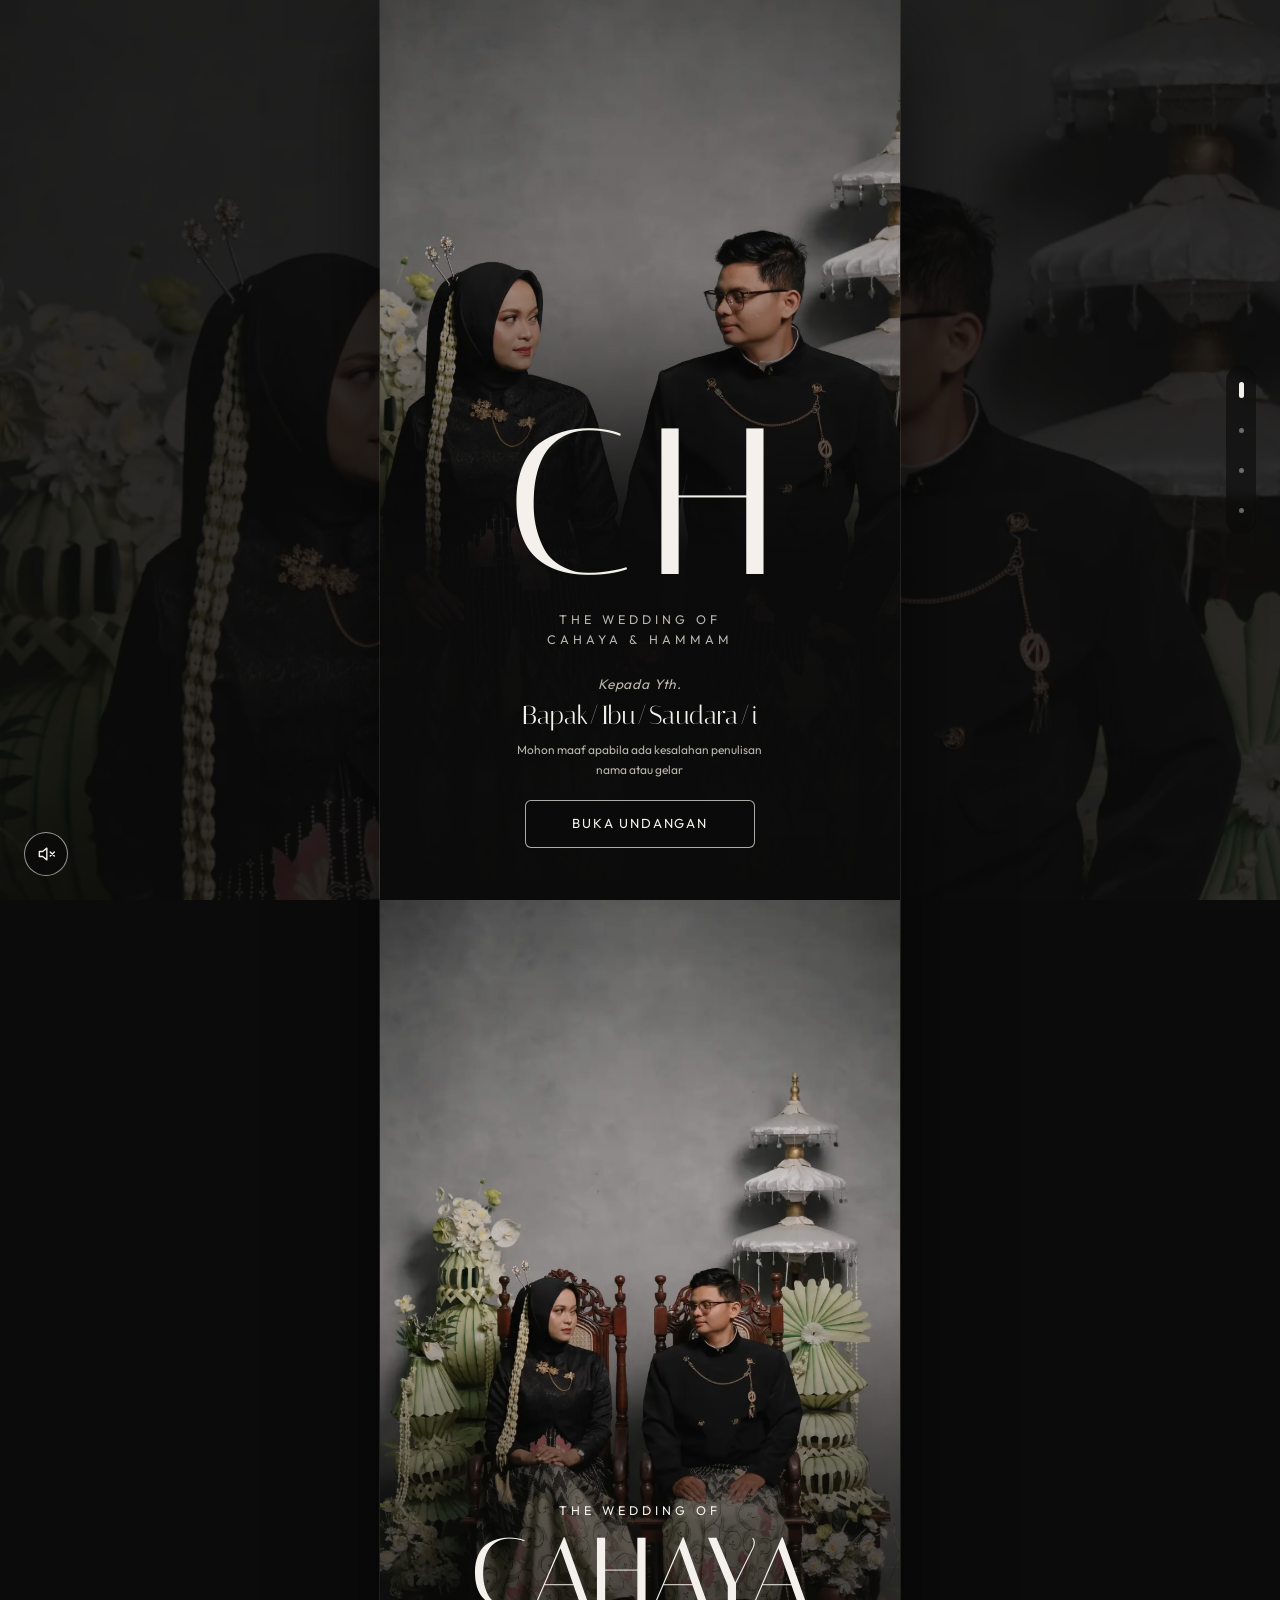
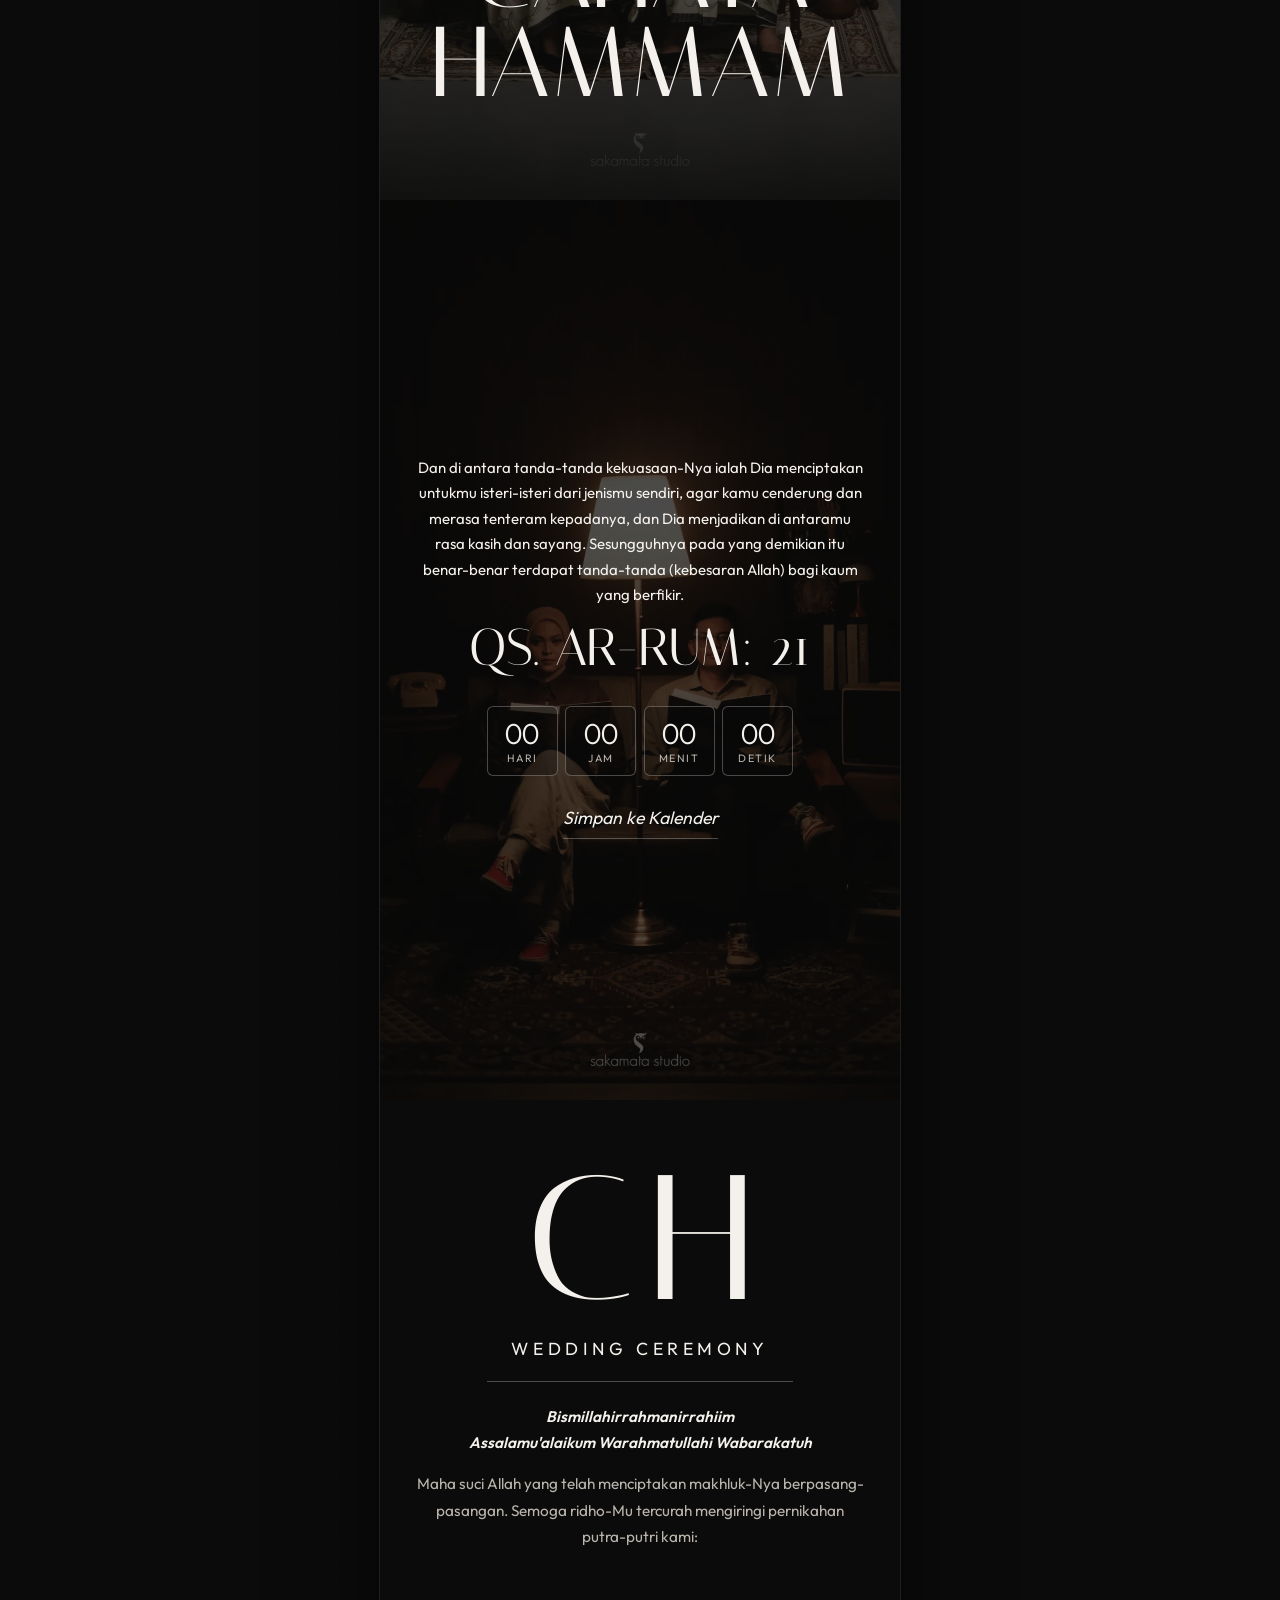
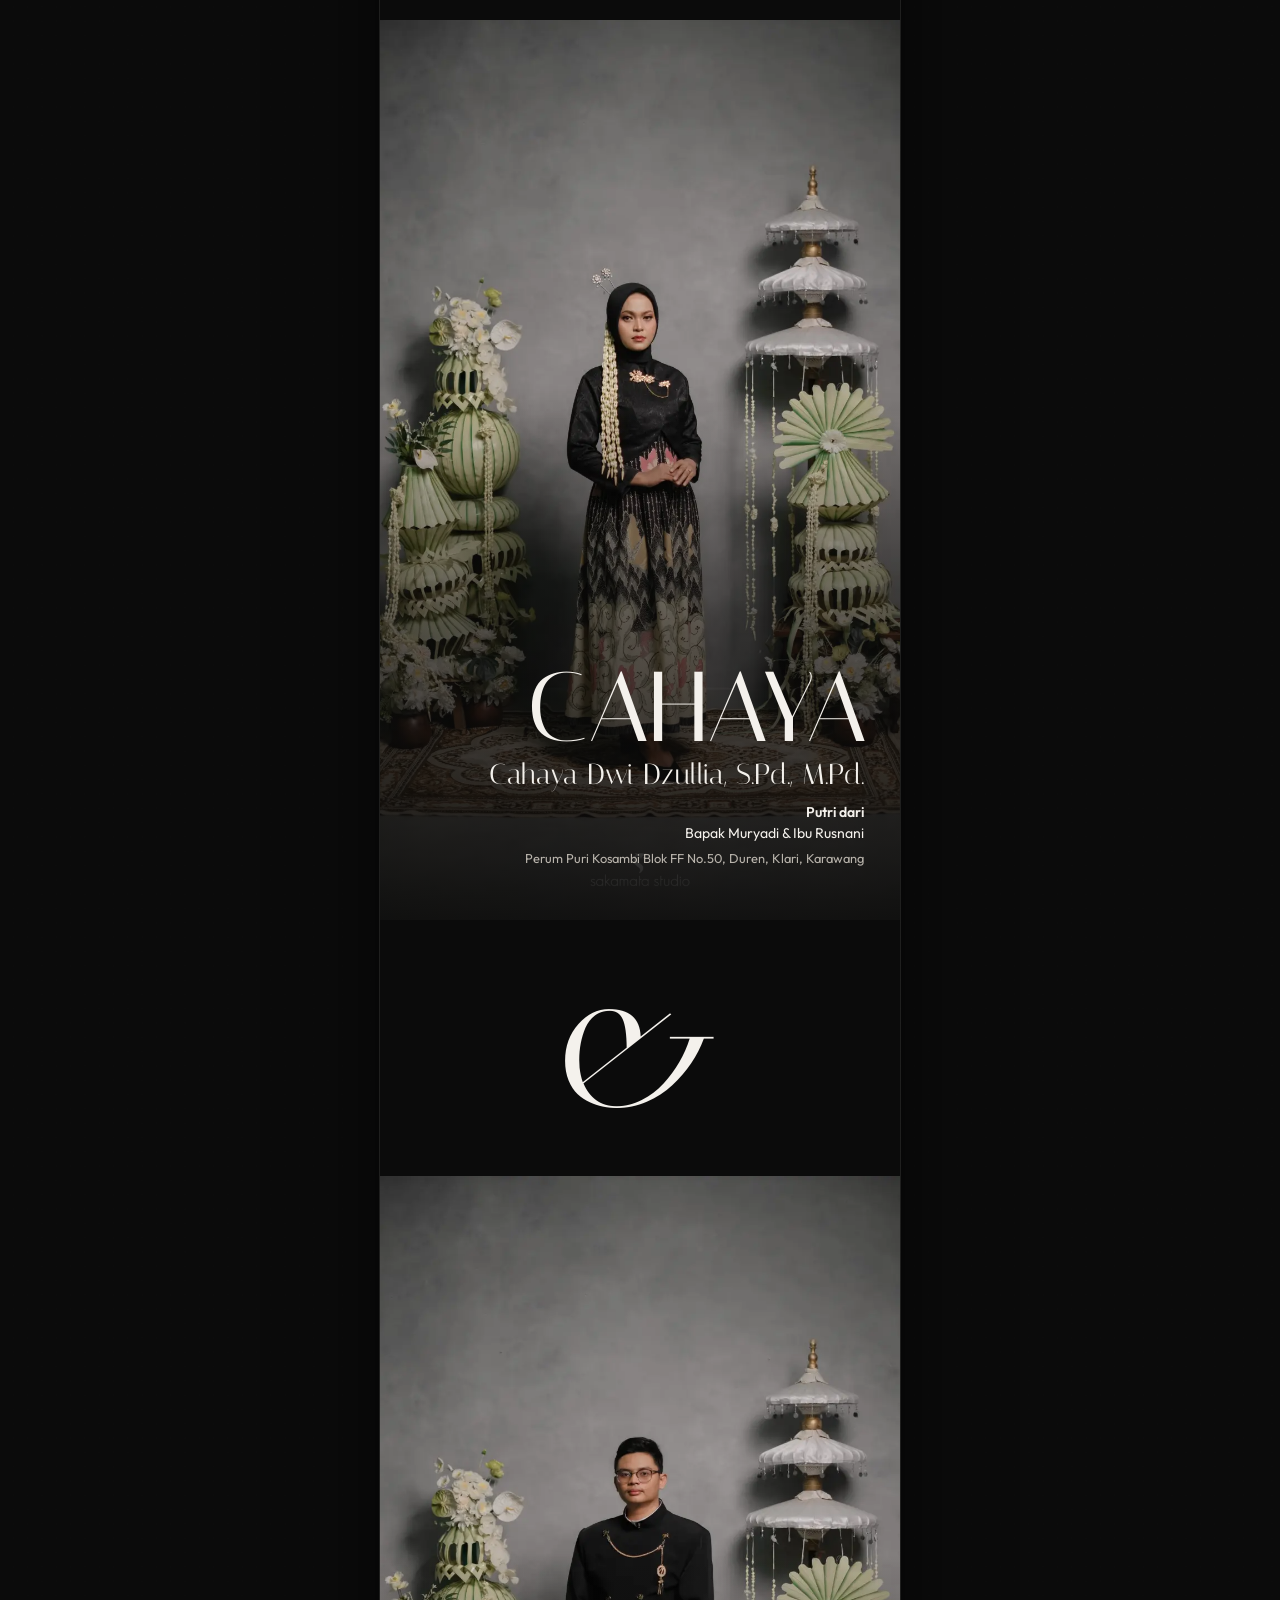
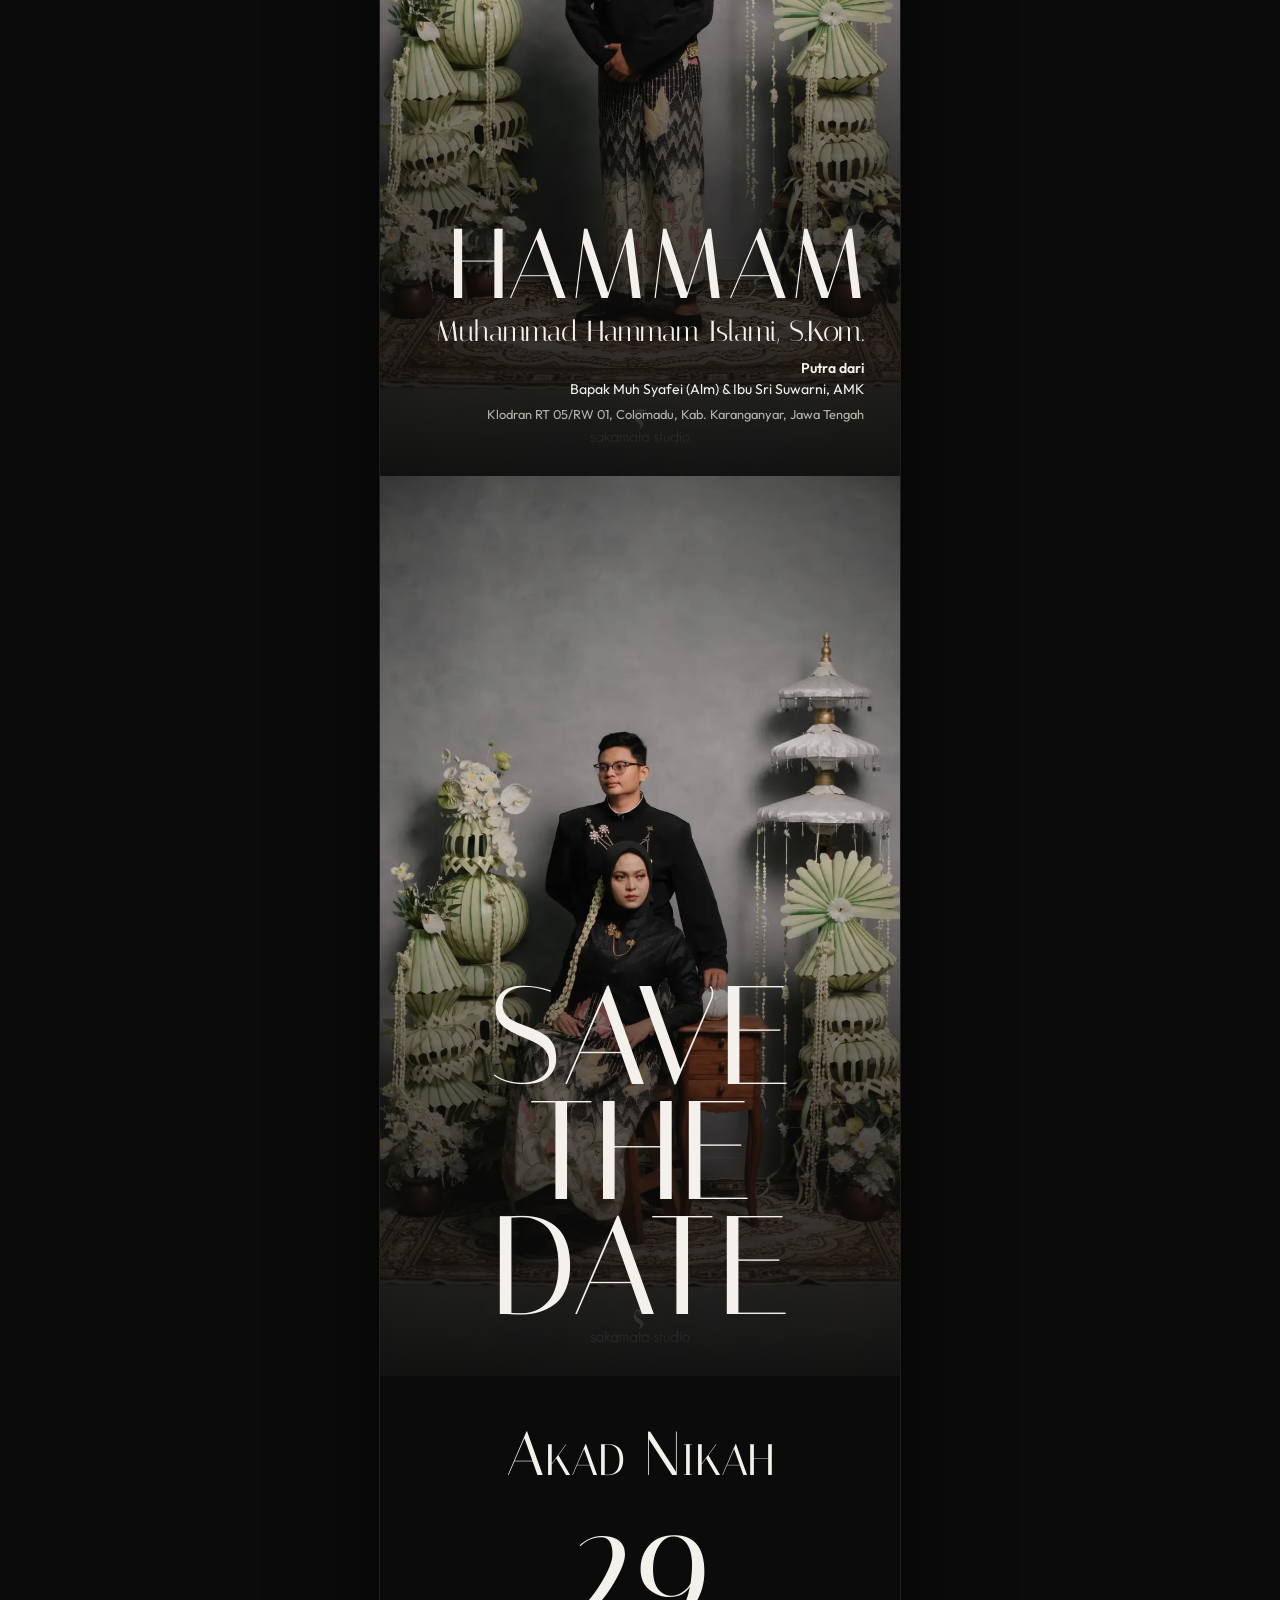
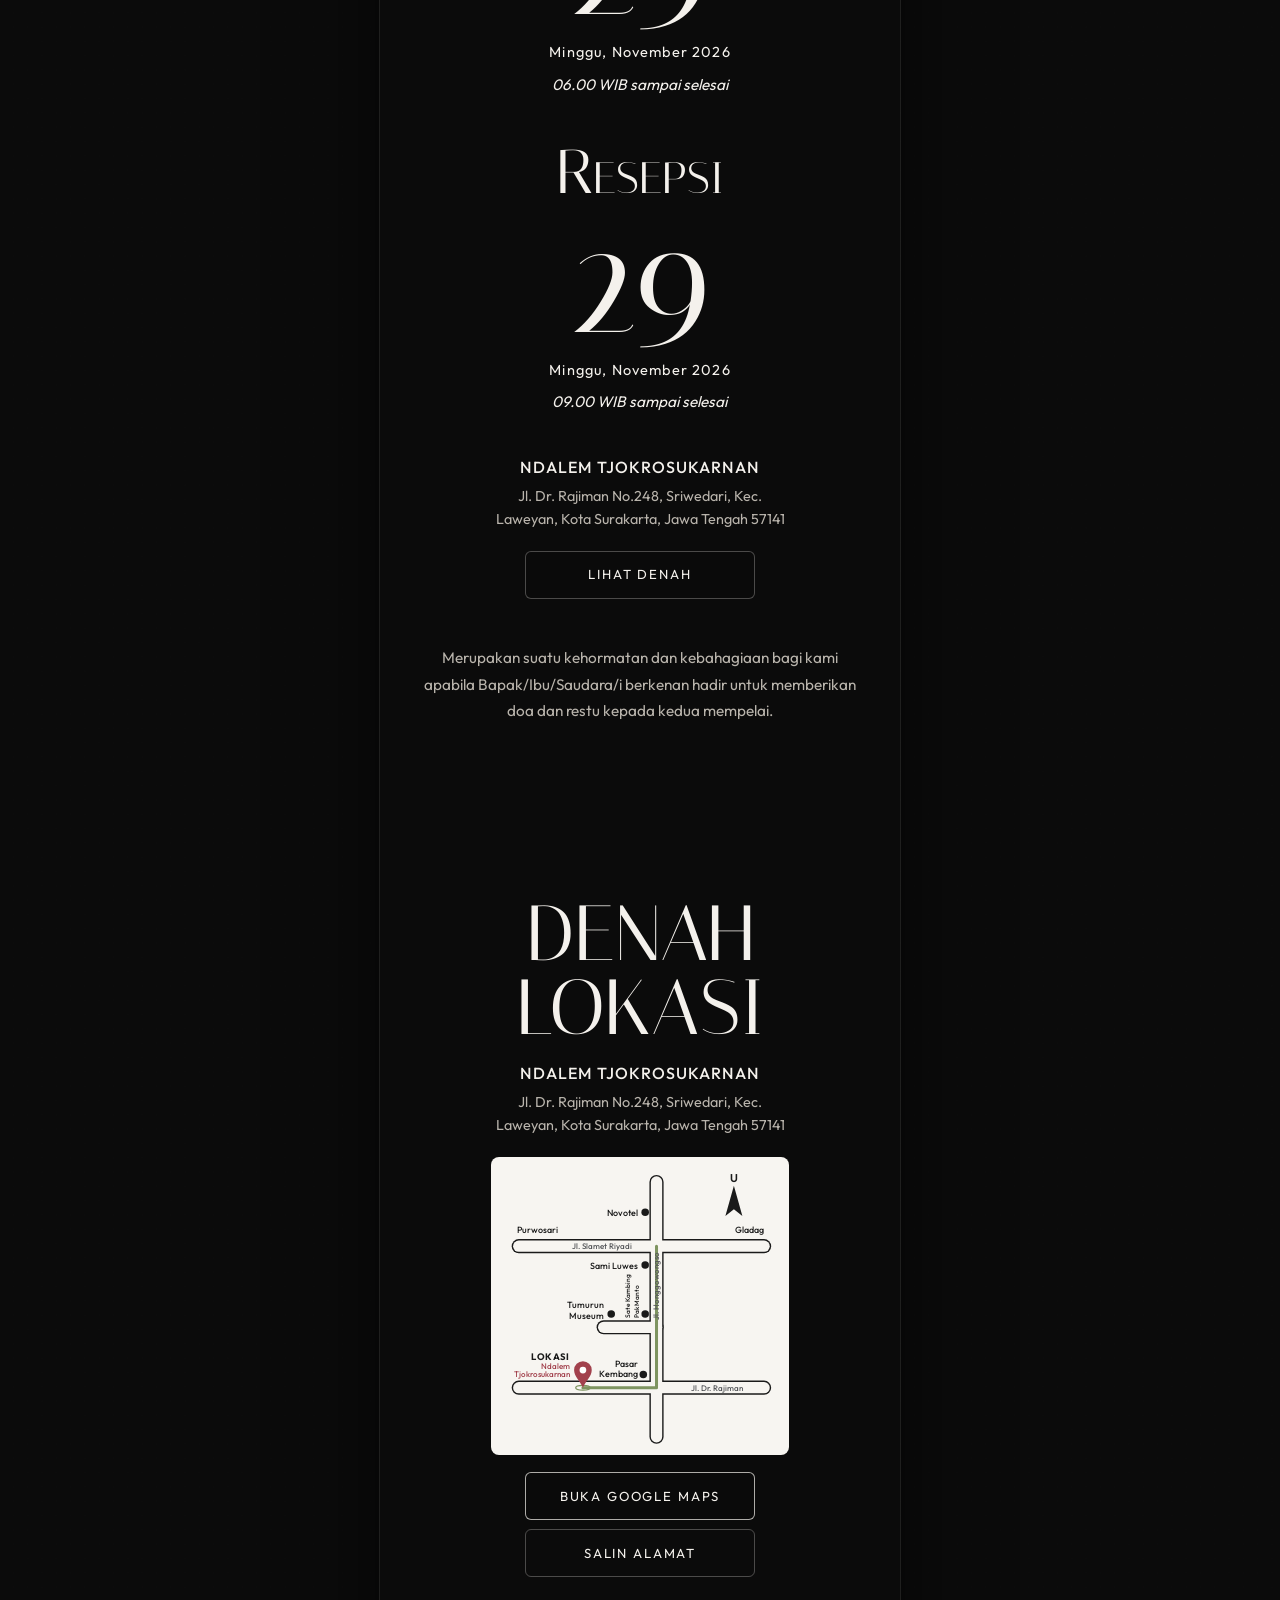
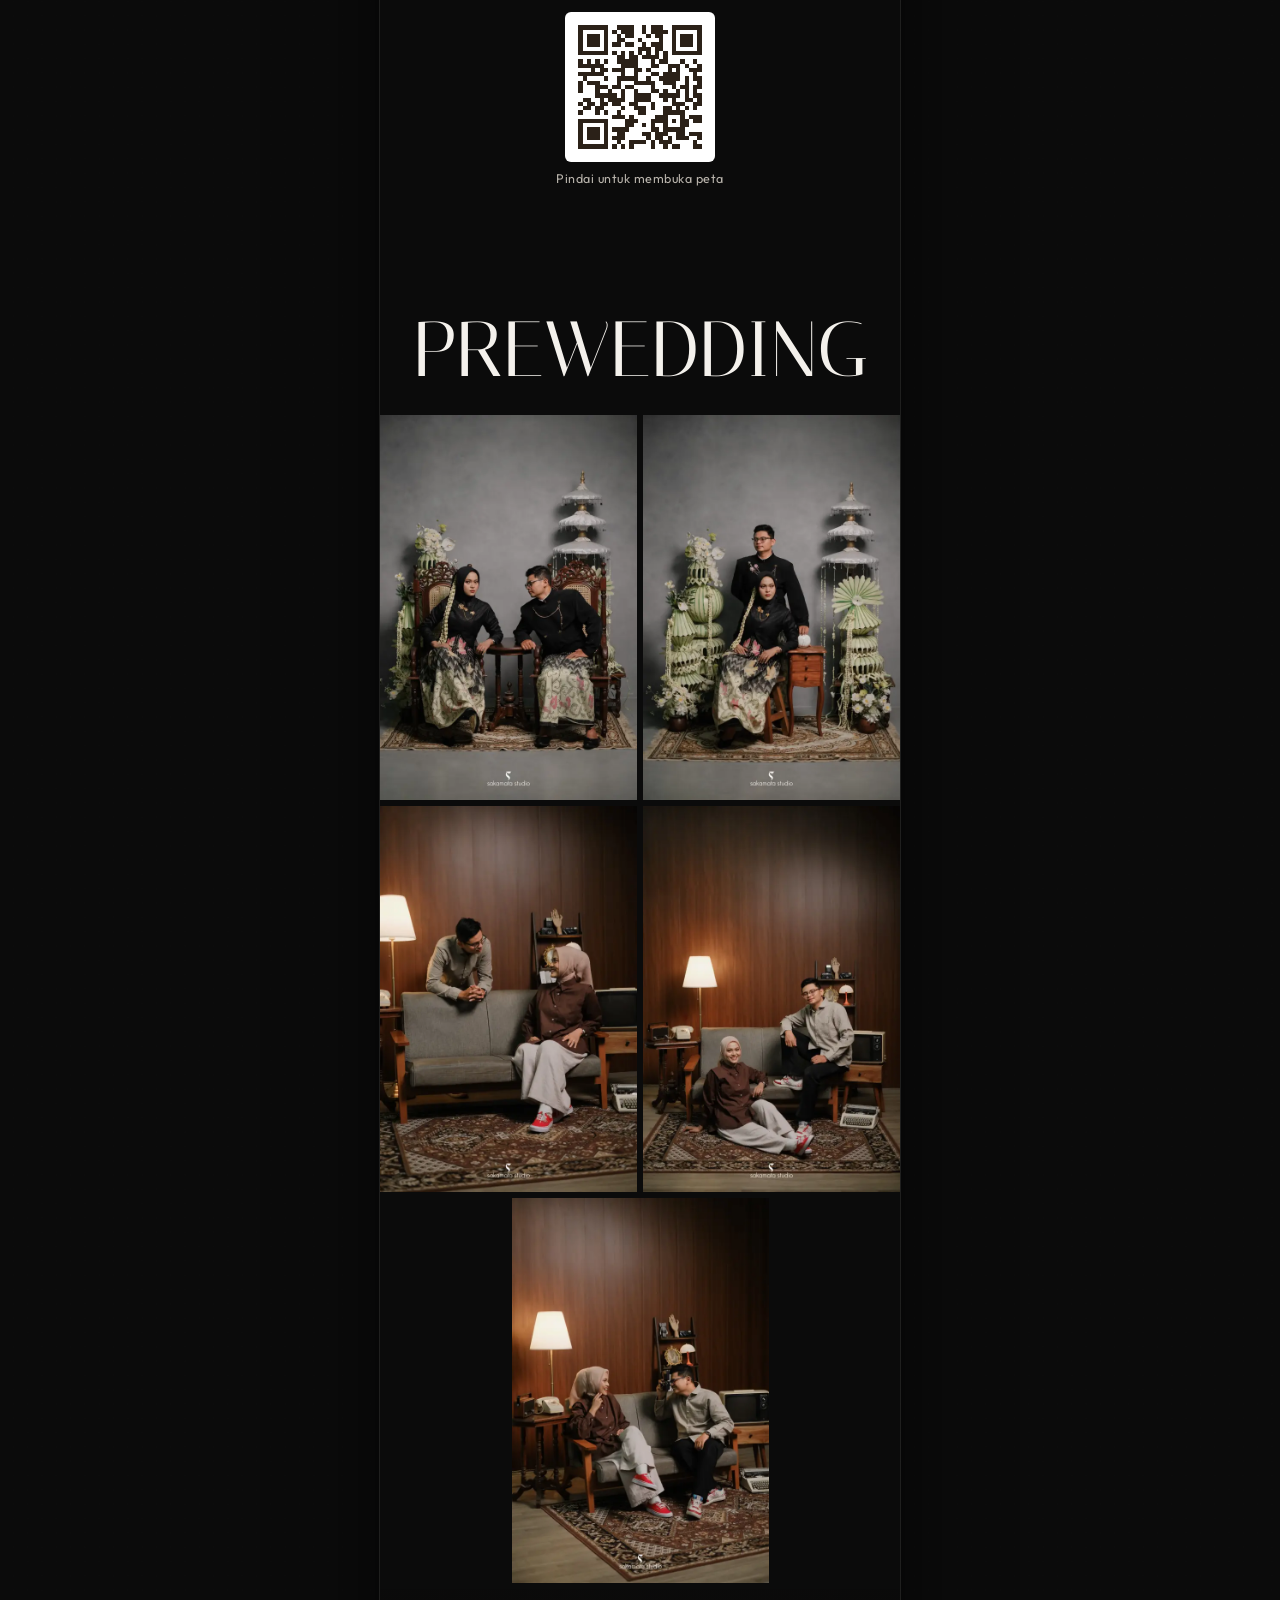
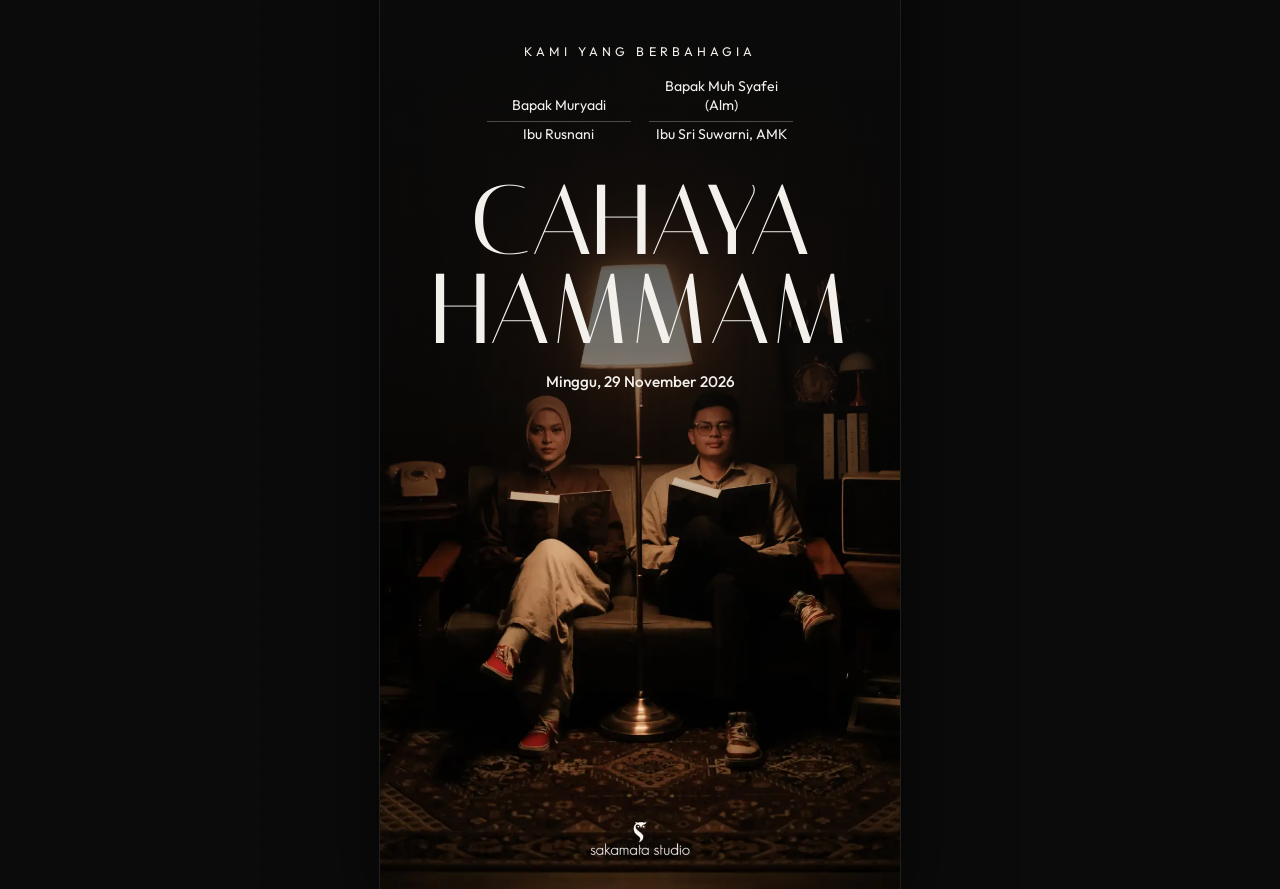
==== commit 2071fdd8: "[feature] v3 - revisi 3" ====
--- a/v3/index.html
+++ b/v3/index.html
@@ -234,18 +234,15 @@
       <div class="page__body closing">
         <h2 class="block__title block__title--big display" data-reveal>Prewedding</h2>
         <ul class="gallery" aria-label="Foto prewedding Cahaya dan Hammam">
-          <li data-reveal><img src="/assets/img/foto/galeri-1.webp" alt="Cahaya berdiri di samping Hammam yang duduk, berlatar kembar mayang dan payung" width="600" height="900" loading="lazy" decoding="async"></li>
-          <li data-reveal><img src="/assets/img/foto/galeri-2.webp" alt="Hammam duduk dan Cahaya berdiri di sisinya, bersanding di antara rangkaian janur" width="600" height="900" loading="lazy" decoding="async"></li>
           <li data-reveal><img src="/assets/img/foto/galeri-3.webp" alt="Cahaya dan Hammam duduk berhadapan di kursi ukir kayu" width="600" height="900" loading="lazy" decoding="async"></li>
           <li data-reveal><img src="/assets/img/foto/galeri-4.webp" alt="Cahaya duduk di kursi, Hammam berdiri di belakangnya" width="600" height="900" loading="lazy" decoding="async"></li>
-          <li data-reveal><img src="/assets/img/foto/galeri-5.webp" alt="Hammam duduk di sofa, Cahaya duduk di karpet di depannya, di ruang tamu berdinding kayu" width="600" height="900" loading="lazy" decoding="async"></li>
           <li data-reveal><img src="/assets/img/foto/galeri-6.webp" alt="Hammam bersandar di punggung sofa, menyapa Cahaya yang duduk" width="600" height="900" loading="lazy" decoding="async"></li>
           <li data-reveal><img src="/assets/img/foto/galeri-7.webp" alt="Cahaya duduk di karpet bersandar ke sofa, Hammam duduk di sofa" width="600" height="900" loading="lazy" decoding="async"></li>
           <li data-reveal><img src="/assets/img/foto/galeri-8.webp" alt="Cahaya dan Hammam duduk berdampingan di sofa sambil berbincang" width="600" height="900" loading="lazy" decoding="async"></li>
         </ul>
 
         <div class="scene scene--end">
-          <img class="bg" src="/assets/img/foto/akhir.webp" alt="" width="1080" height="1620" loading="lazy" decoding="async">
+          <img class="bg" src="/assets/img/foto/penutup.webp" alt="" width="1080" height="1620" loading="lazy" decoding="async">
           <div class="scene__content">
             <p class="eyebrow" data-reveal>Kami yang berbahagia</p>
             <div class="closing__families" data-reveal>
--- a/v3/css/style.css
+++ b/v3/css/style.css
@@ -421,6 +421,12 @@
   object-fit: cover;
   background: var(--black-2);
 }
+/* jumlah foto ganjil: foto terakhir di tengah, selebar satu kolom */
+.gallery li:last-child:nth-child(odd) {
+  grid-column: 1 / -1;
+  justify-self: center;
+  width: calc(50% - 3px);
+}
 
 .scene--end { margin-top: 6px; justify-content: flex-start; }
 .scene--end .bg { object-position: 50% 70%; }
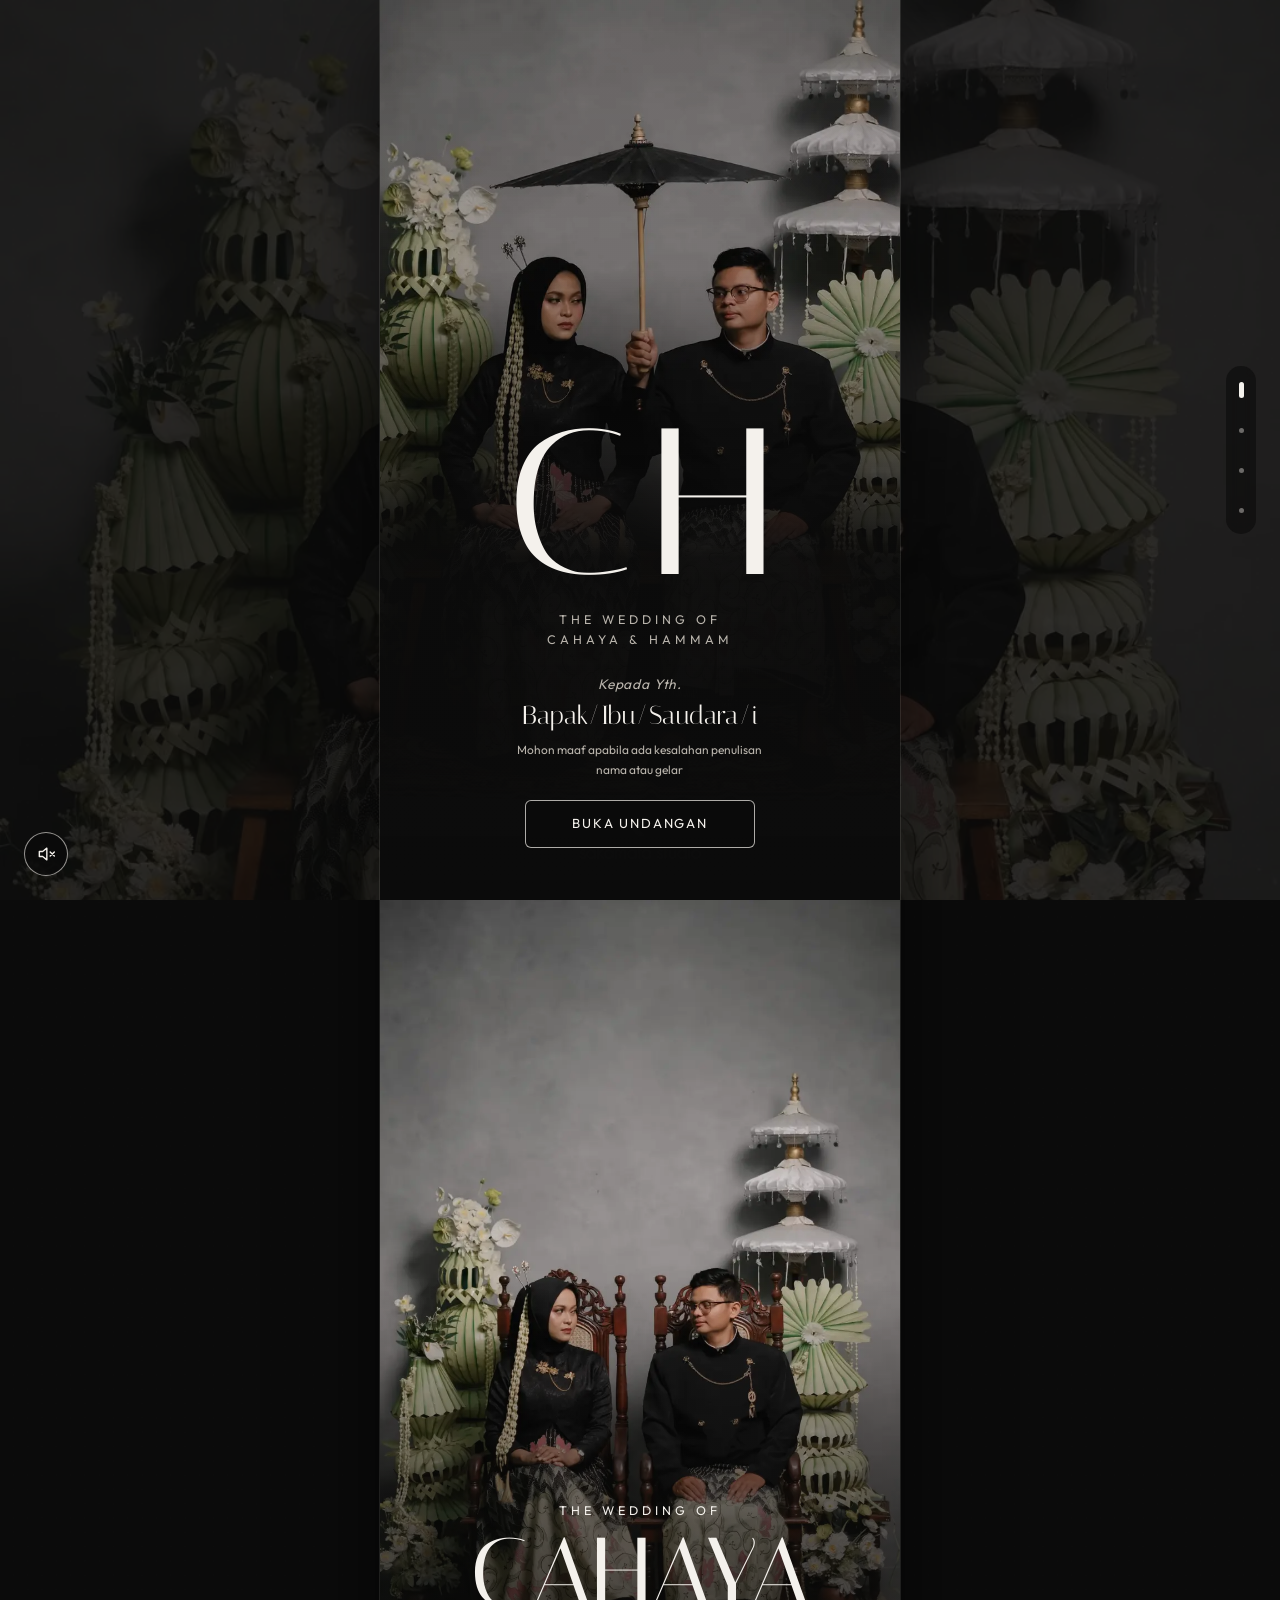
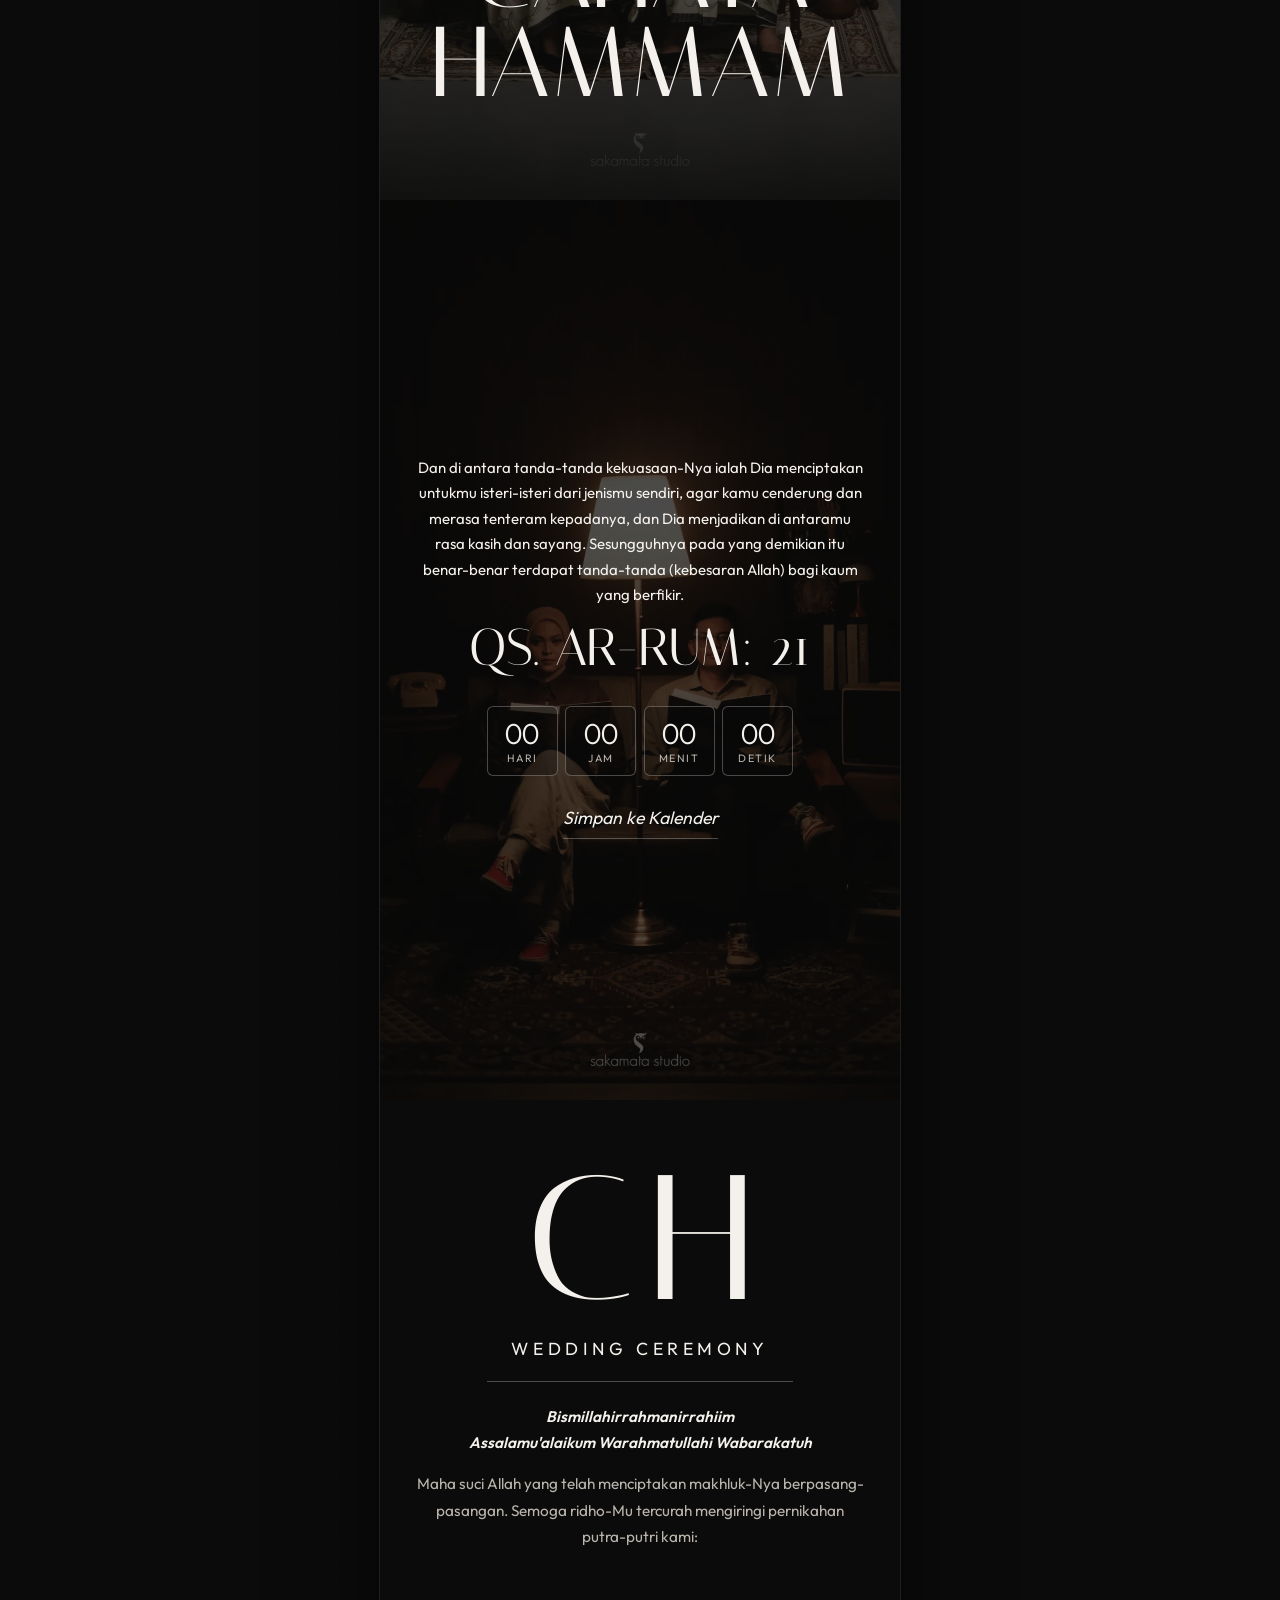
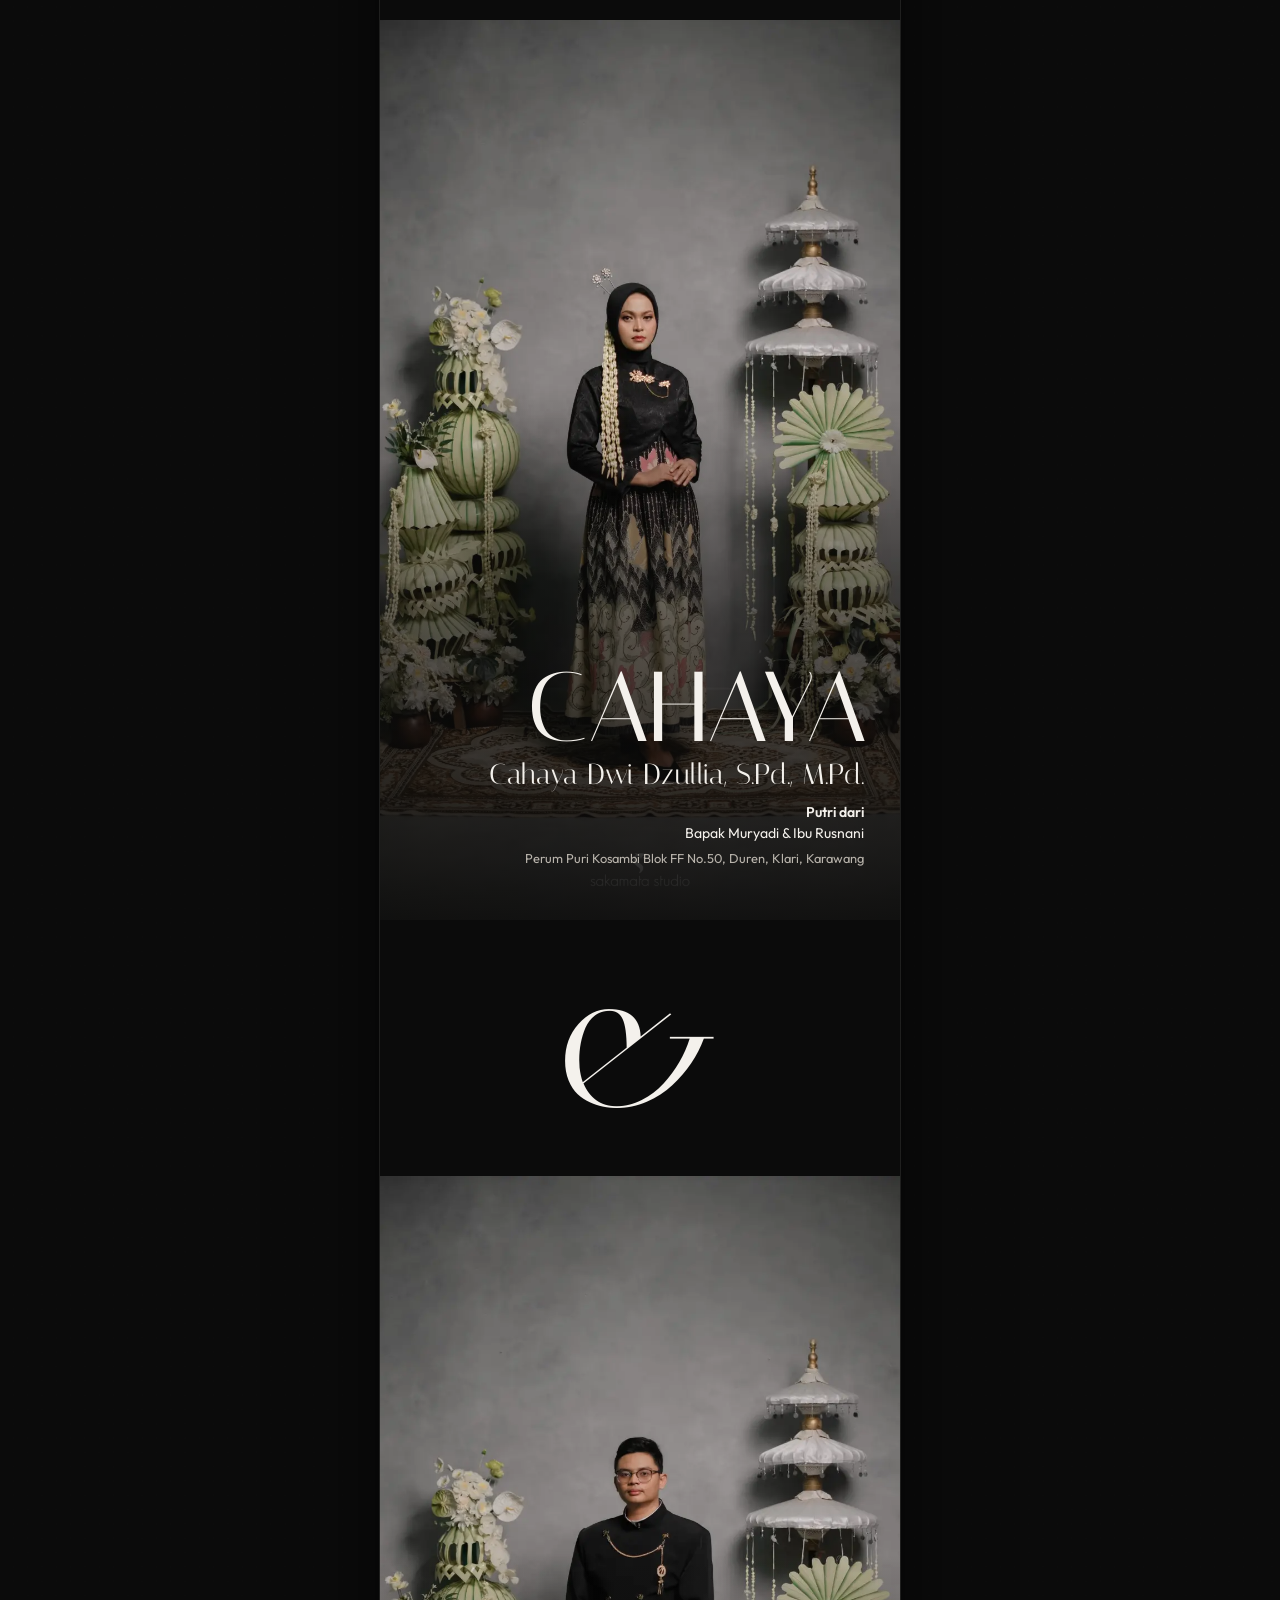
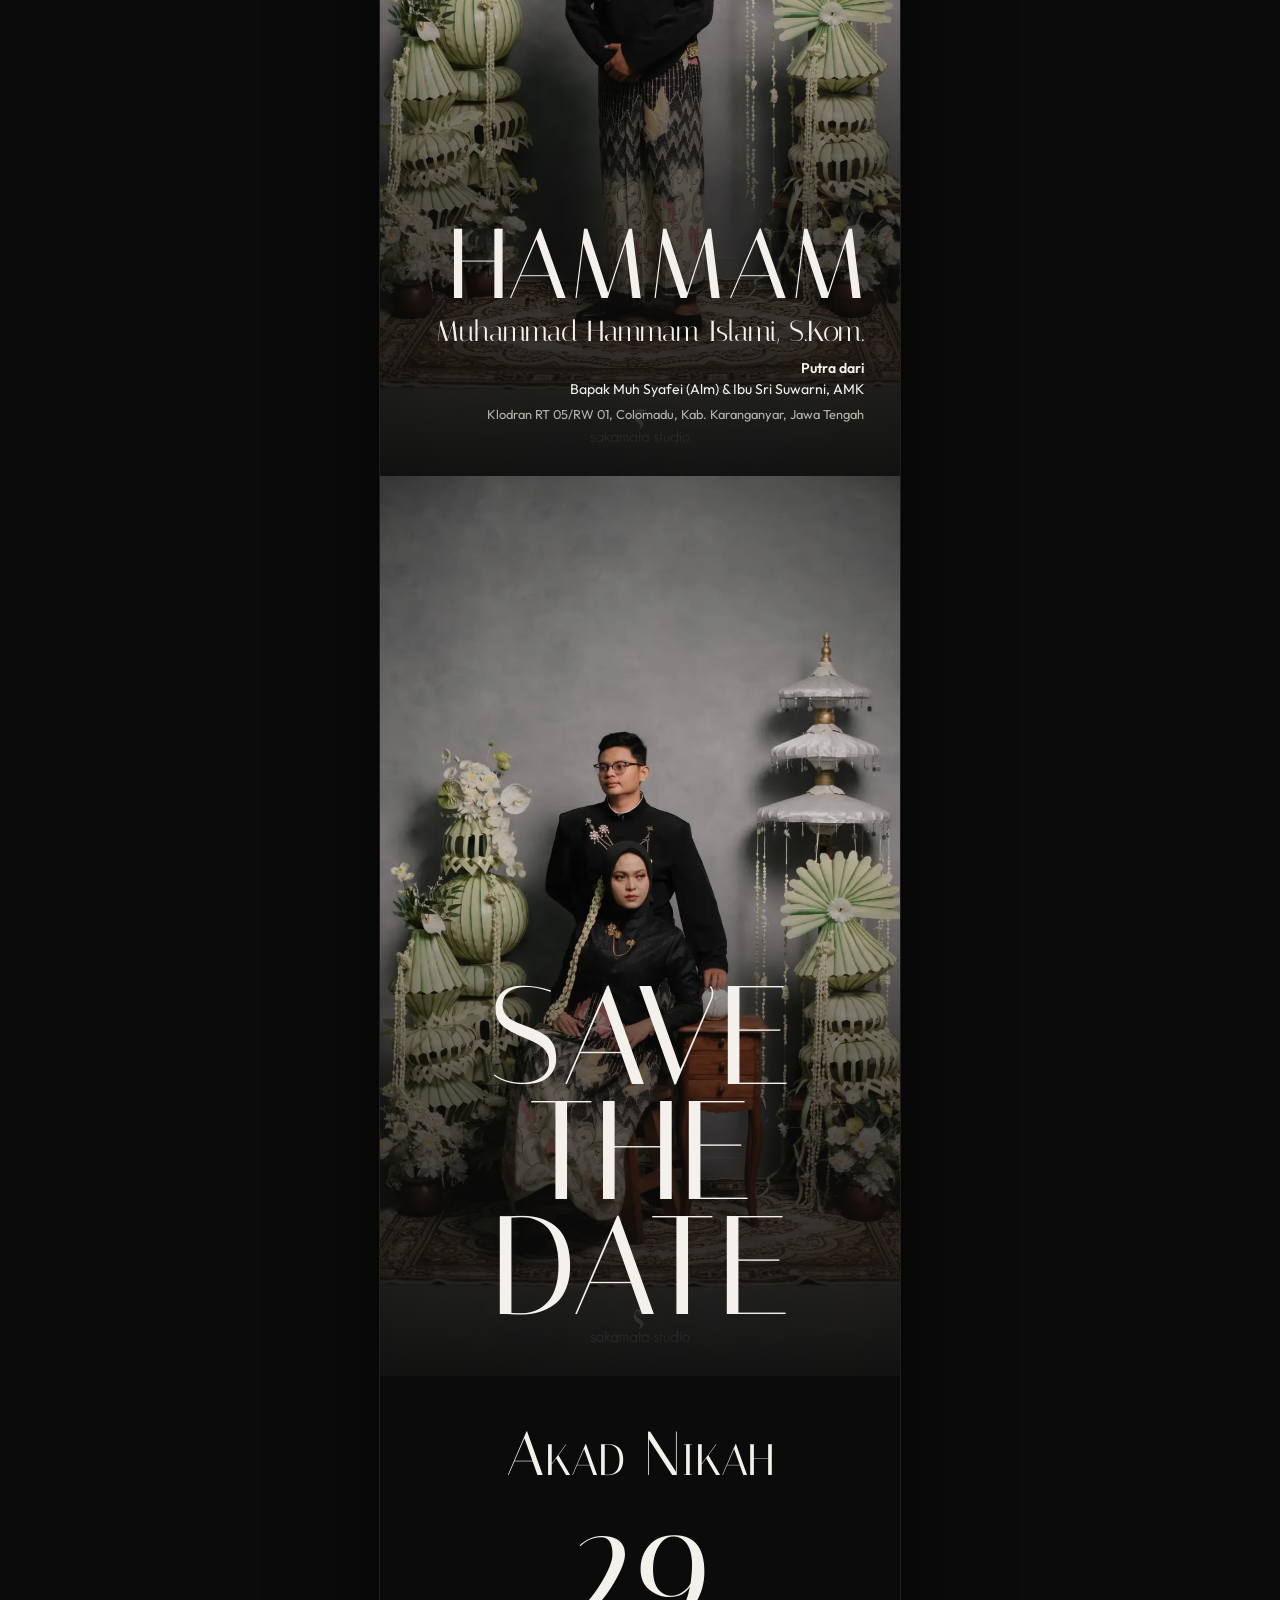
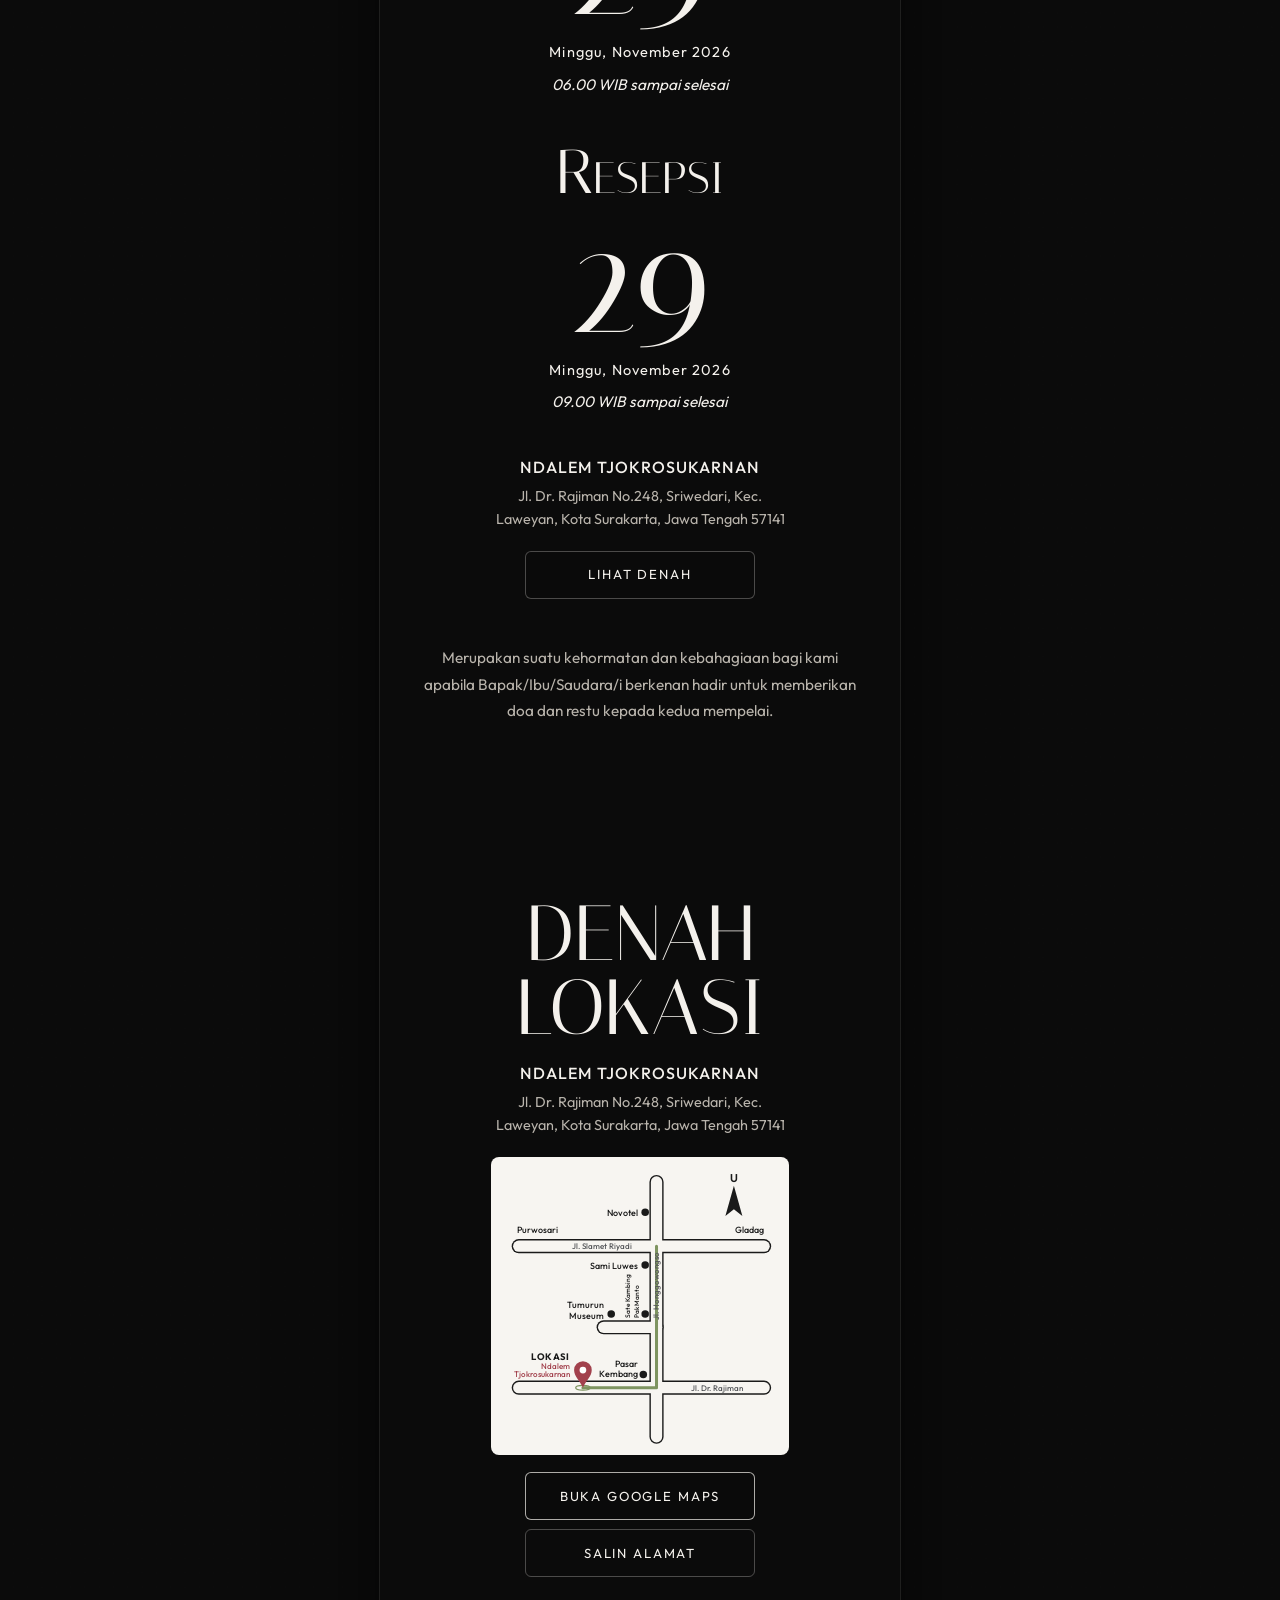
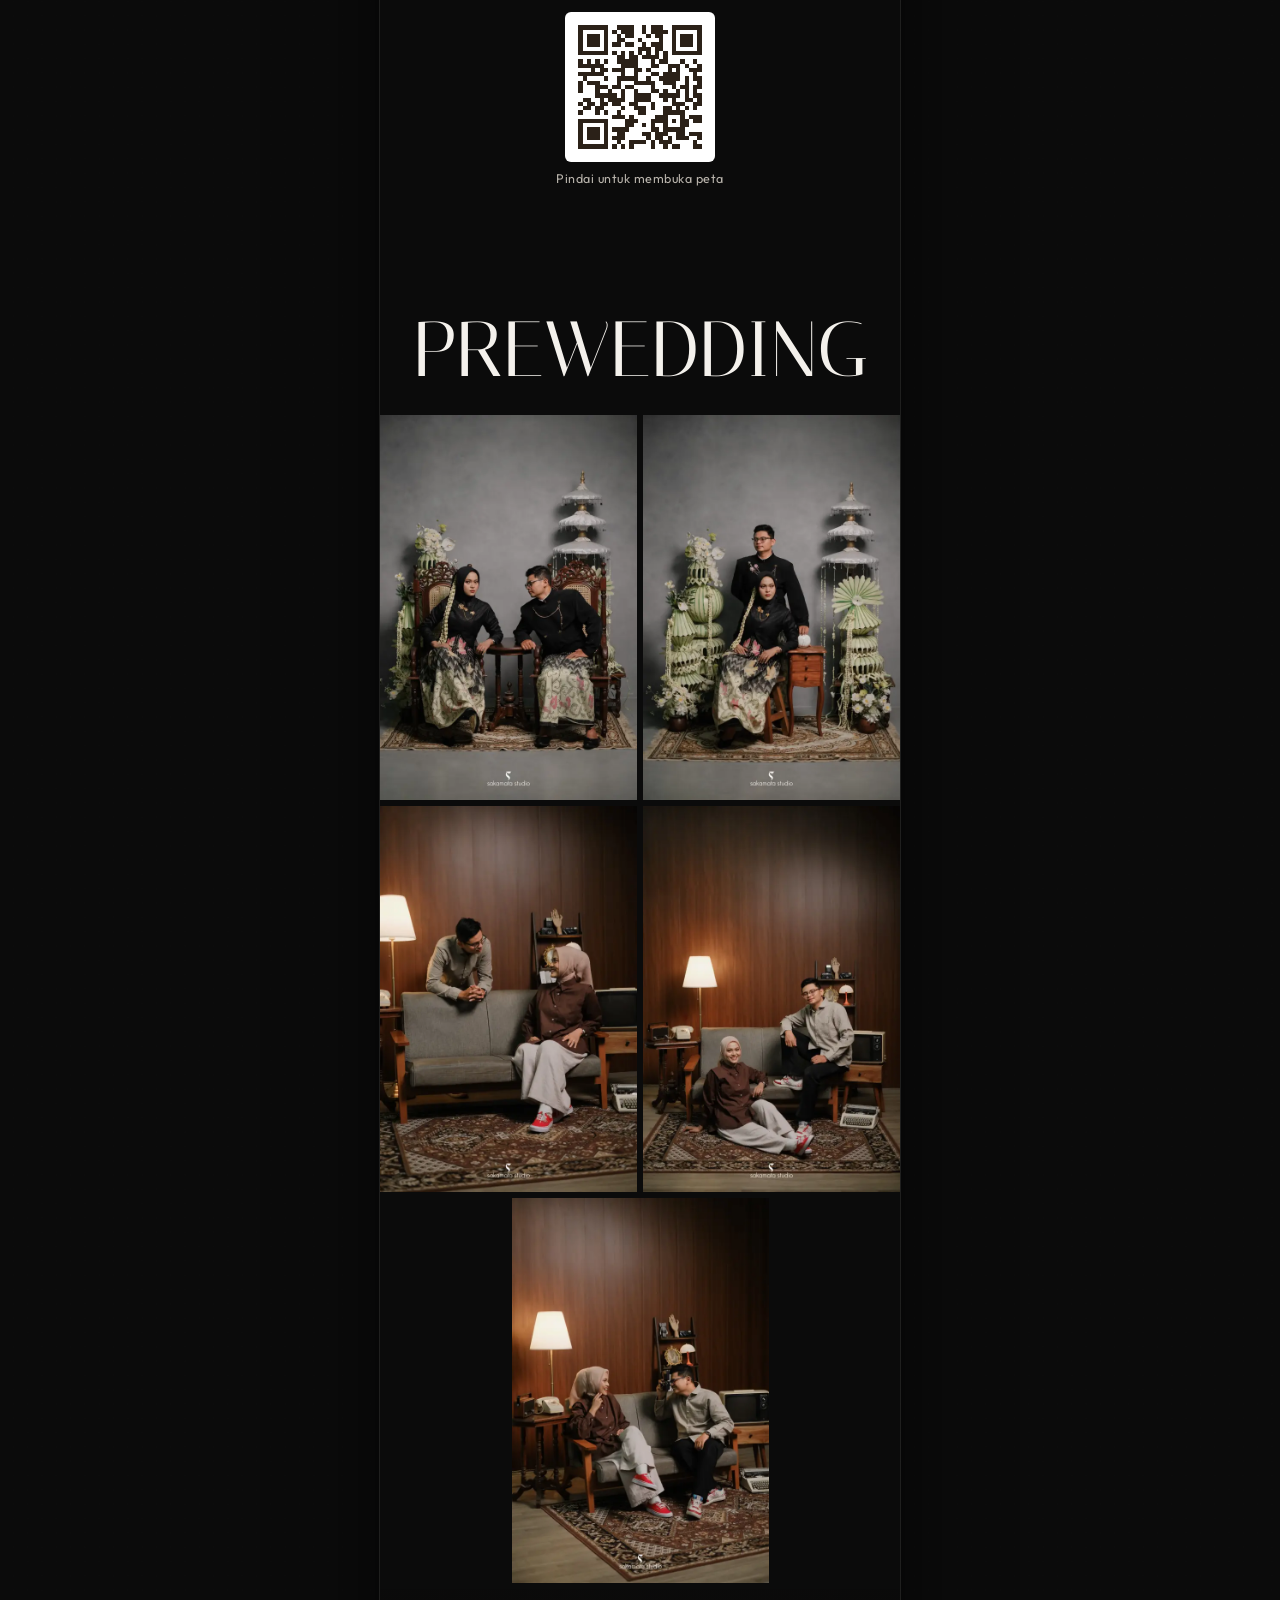
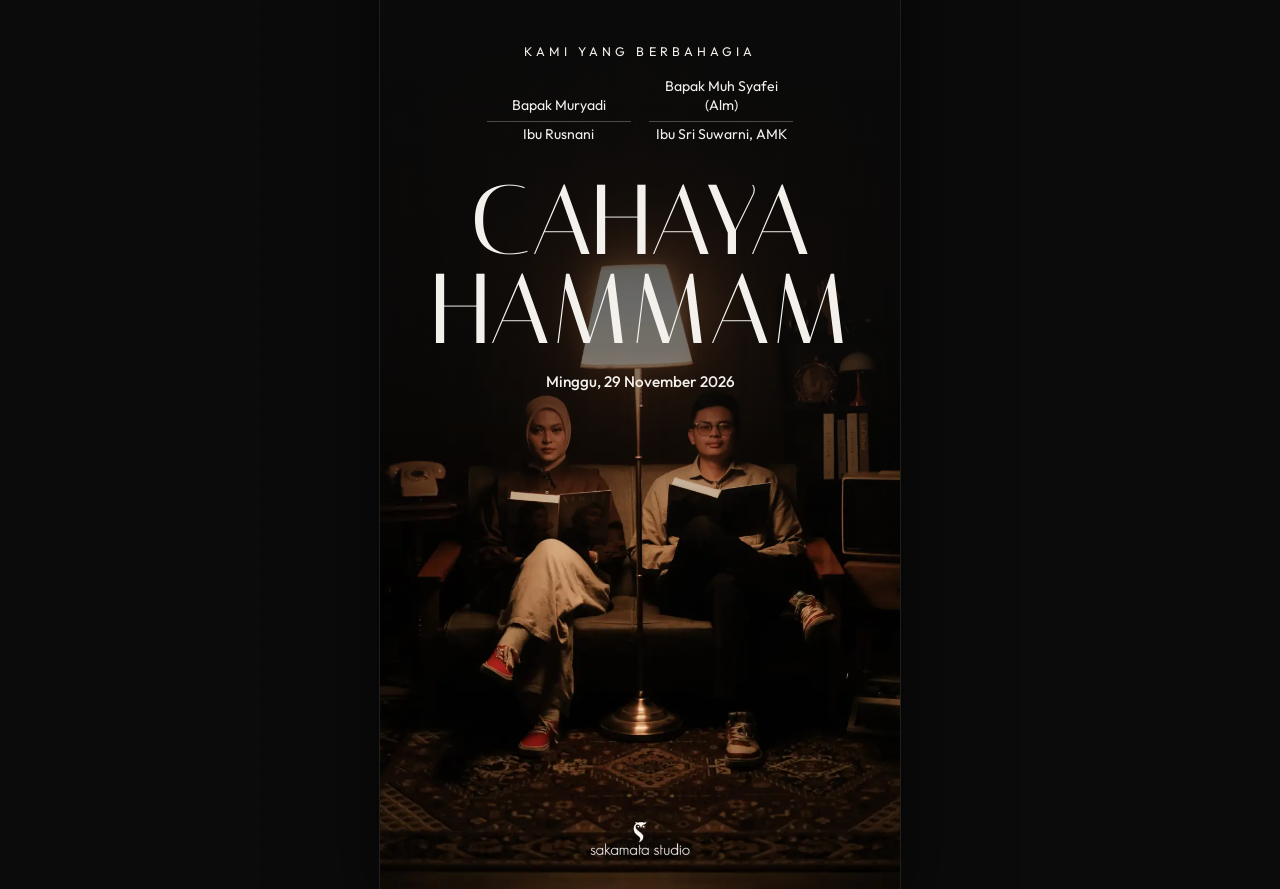
==== commit 81eebaae: "[feature] v3 - revisi 4" ====
--- a/v3/index.html
+++ b/v3/index.html
@@ -30,7 +30,7 @@
 
     <!-- ============ Halaman 1 · Sampul ============ -->
     <section class="page page--cover" id="hal-1" aria-label="Halaman 1 dari 4, sampul">
-      <img class="bg" src="/assets/img/foto/sampul.webp" alt="" width="1080" height="1620" fetchpriority="high">
+      <img class="bg" src="/assets/img/foto/sampul.webp" alt="" width="1080" height="1329" fetchpriority="high">
       <div class="page__body cover">
         <p class="monogram" aria-hidden="true"><span>C</span><span>H</span></p>
         <h1 class="cover__names">The Wedding of<br>Cahaya &amp; Hammam</h1>
--- a/v3/css/style.css
+++ b/v3/css/style.css
@@ -197,7 +197,7 @@
 
 /* ---------- Halaman 1 · Sampul ---------- */
 
-.page--cover .bg { object-position: 50% 22%; }
+.page--cover .bg { object-position: 50% 0%; }
 .page--cover::after {
   content: "";
   position: absolute;
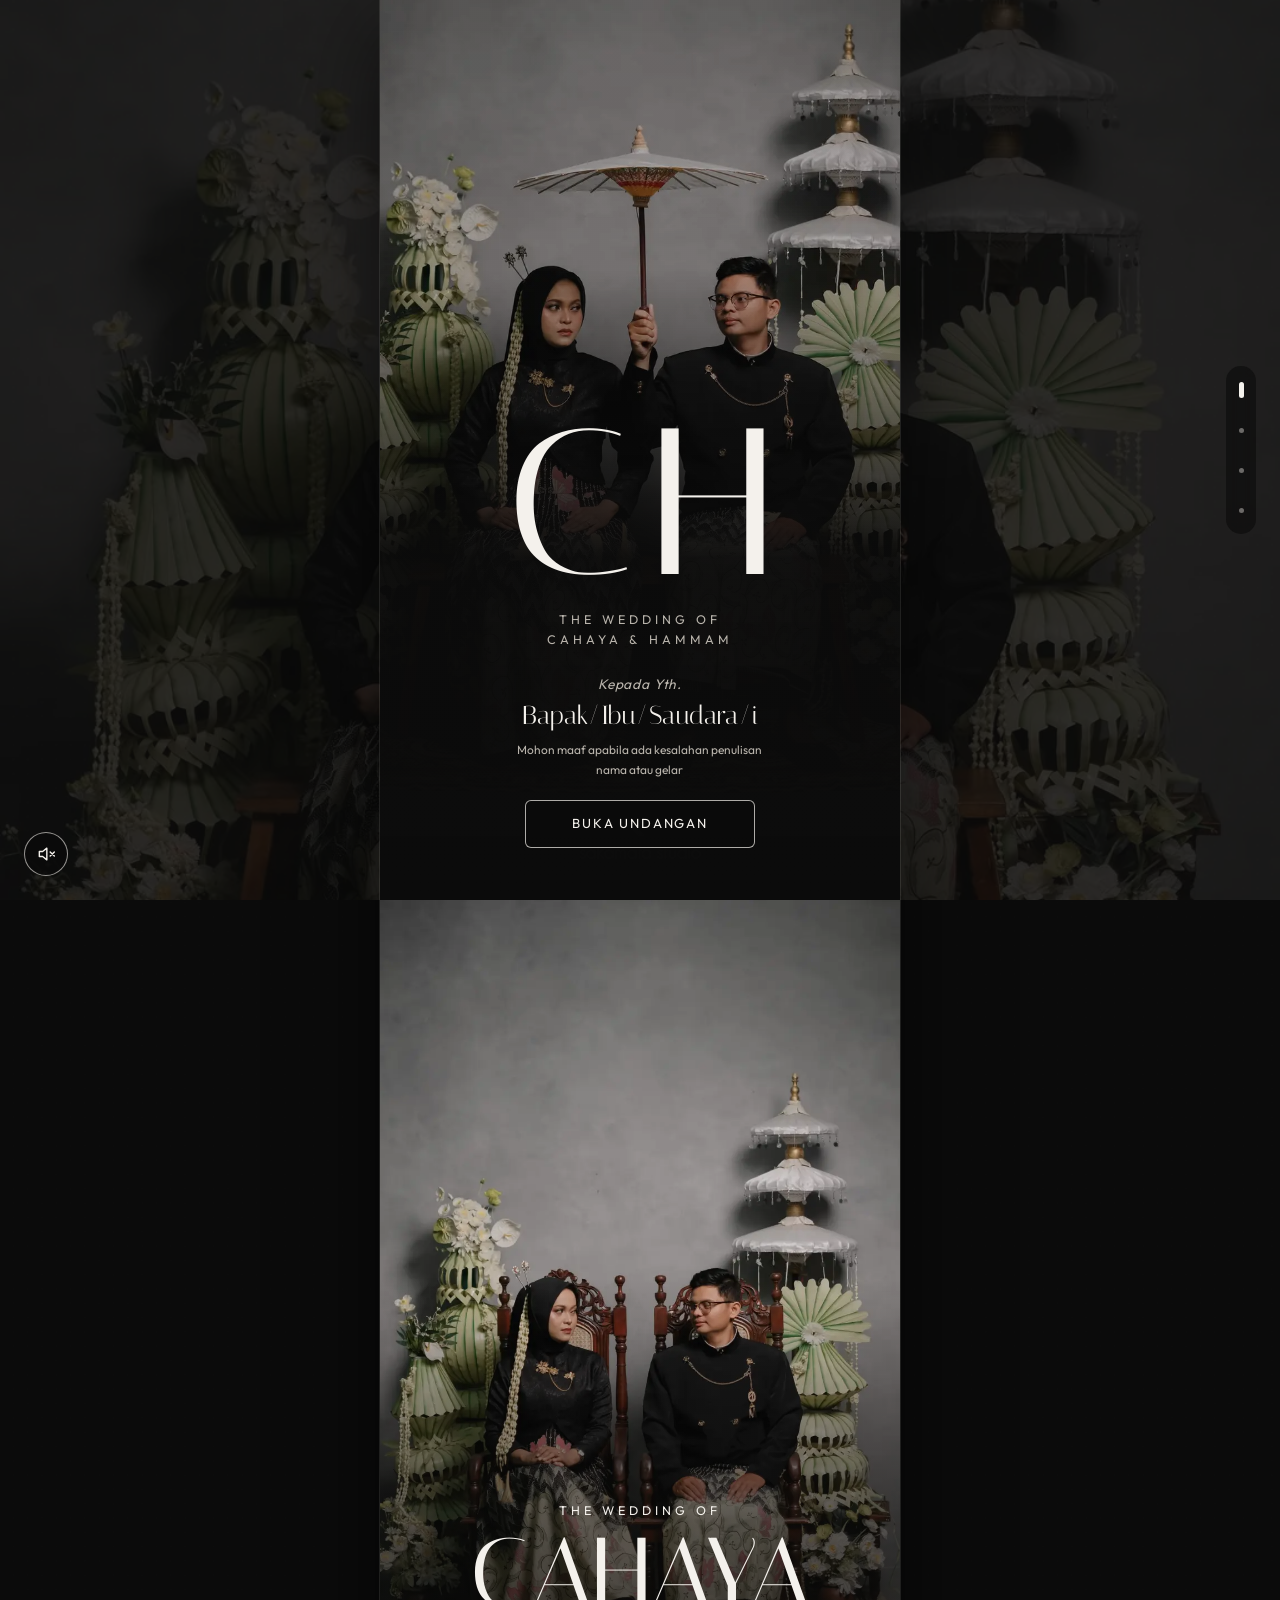
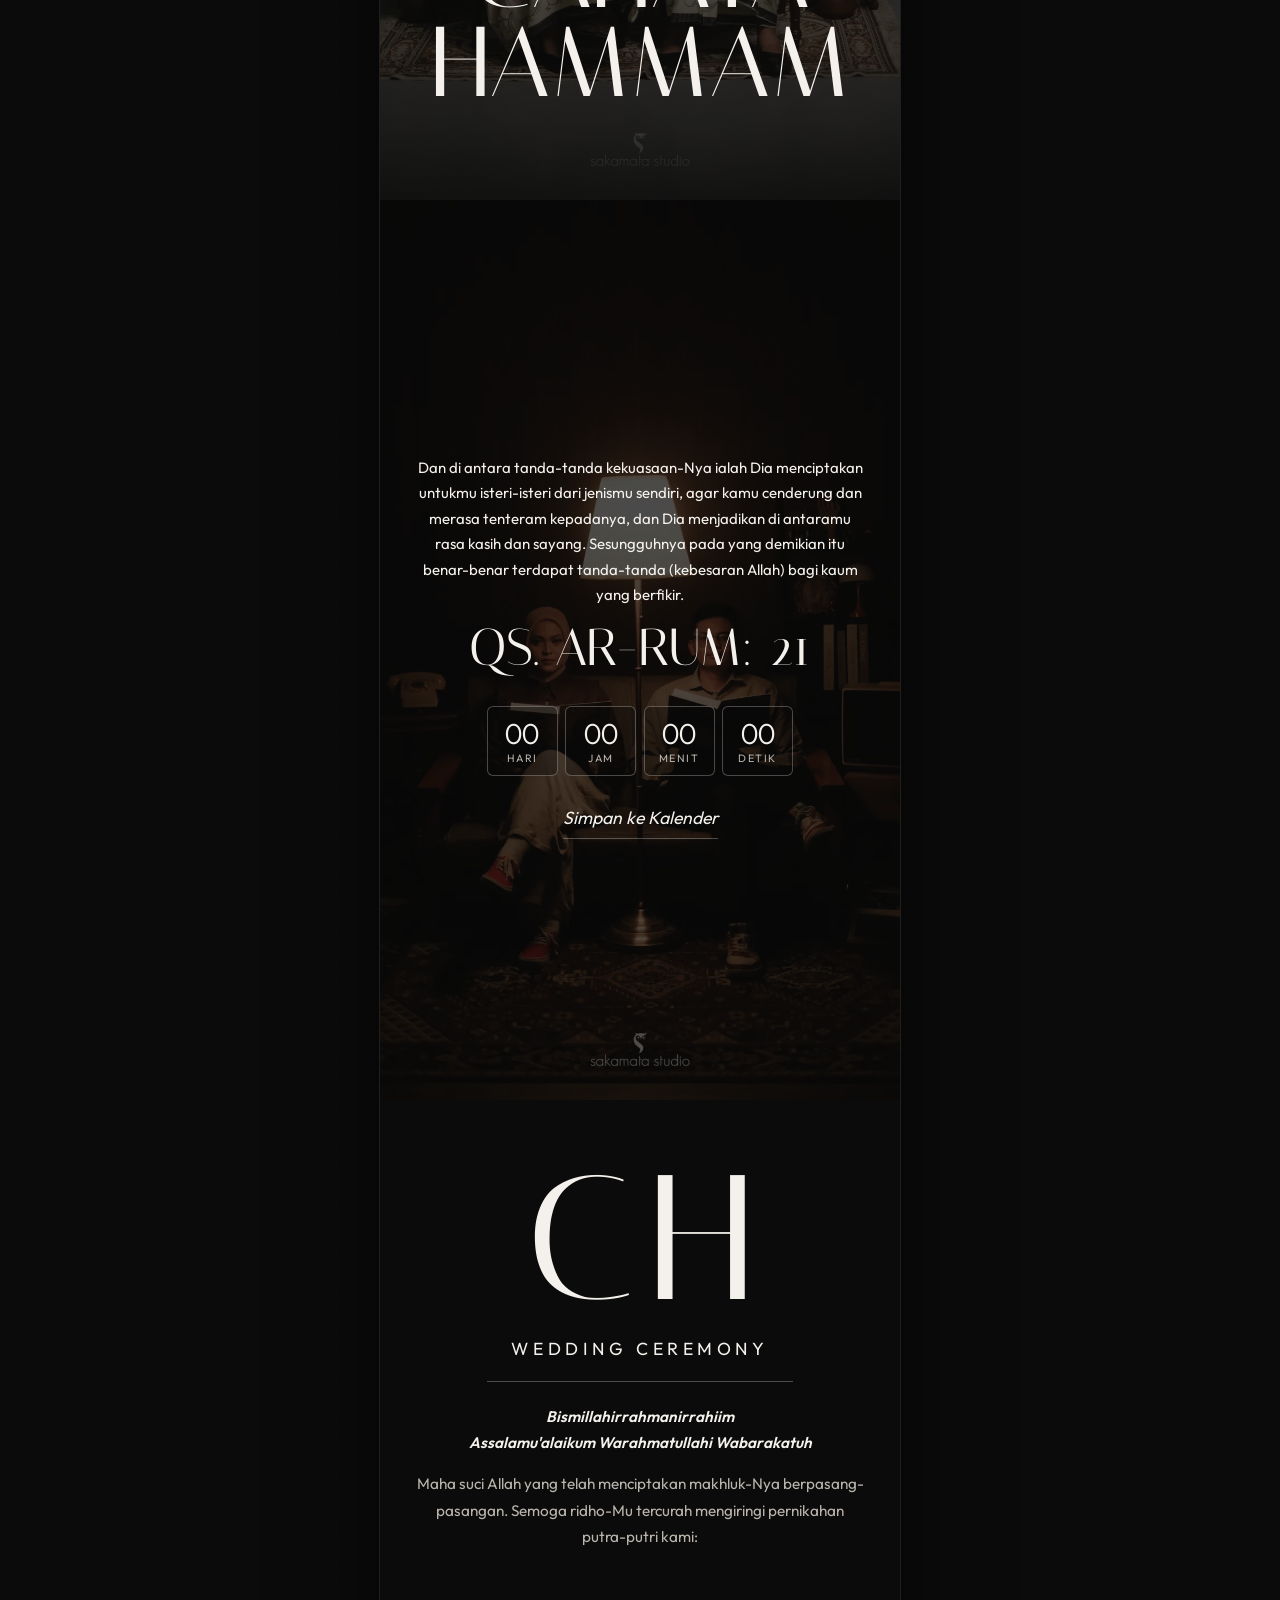
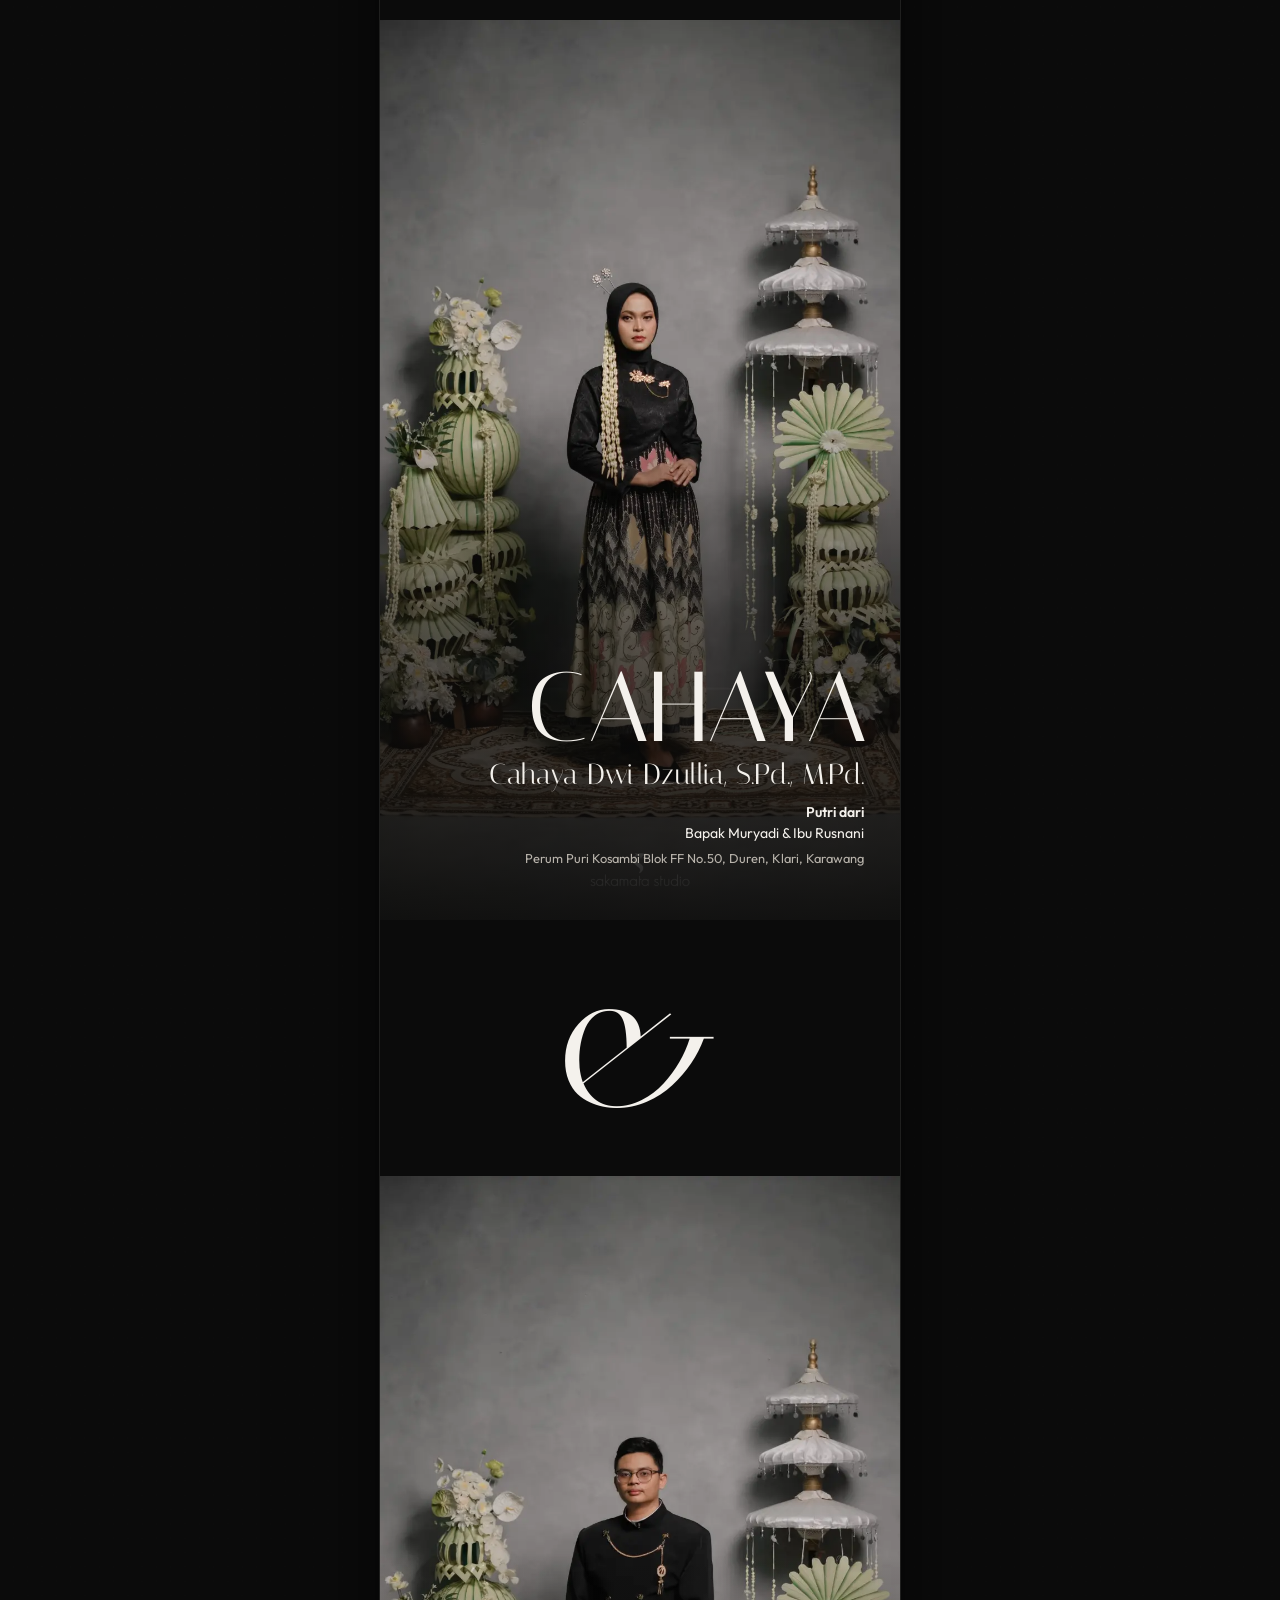
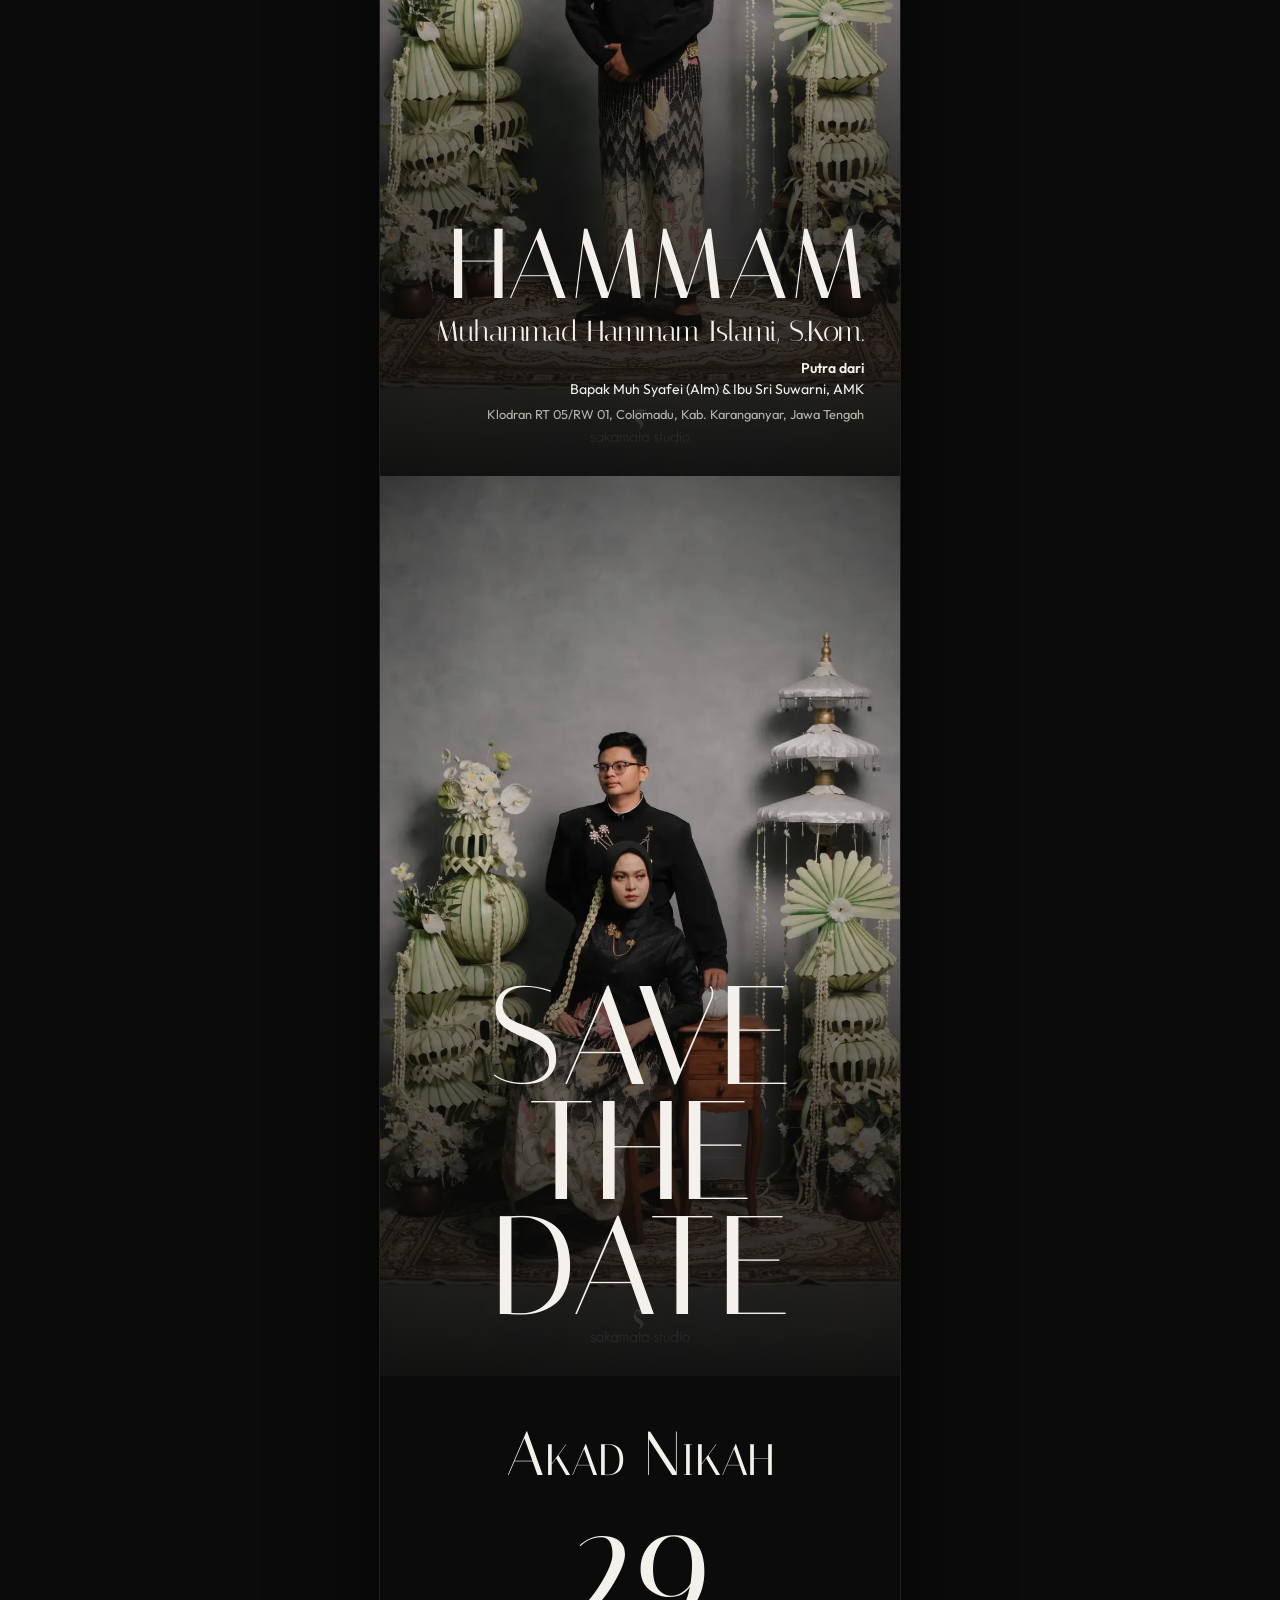
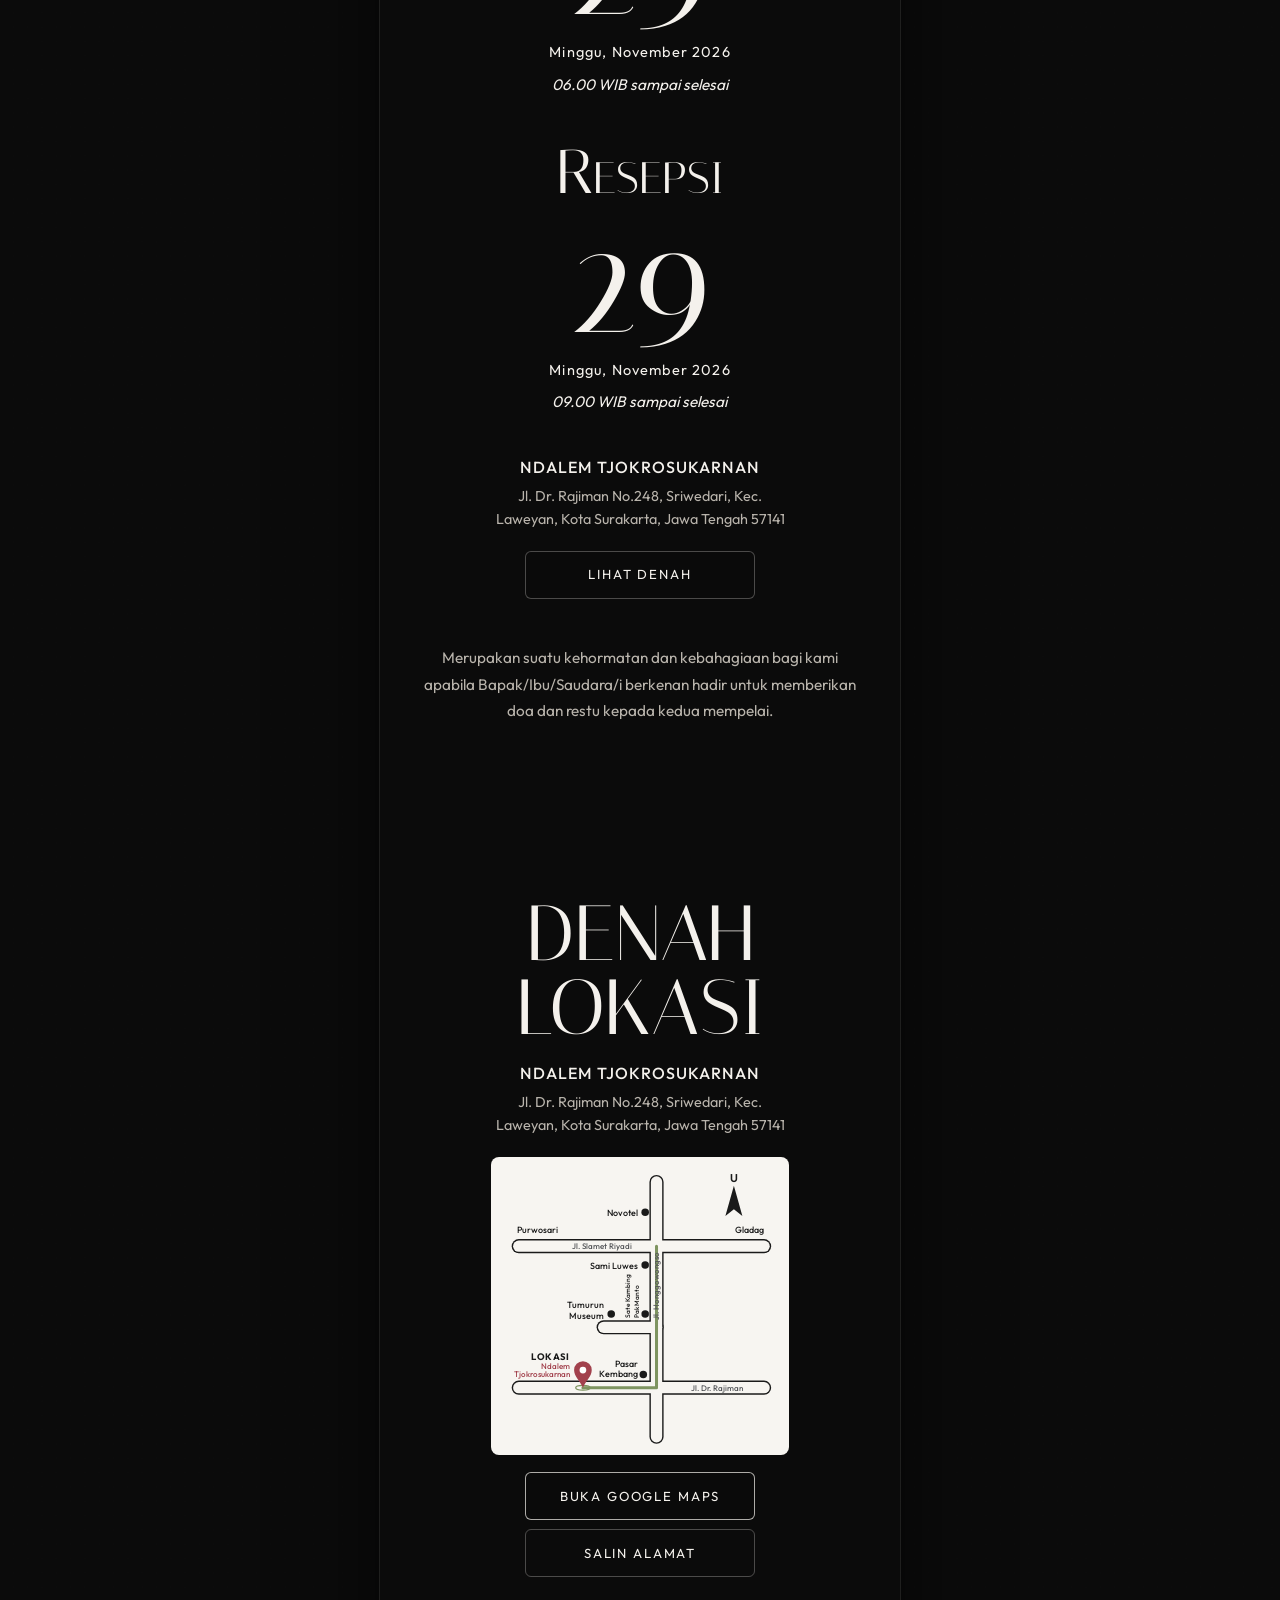
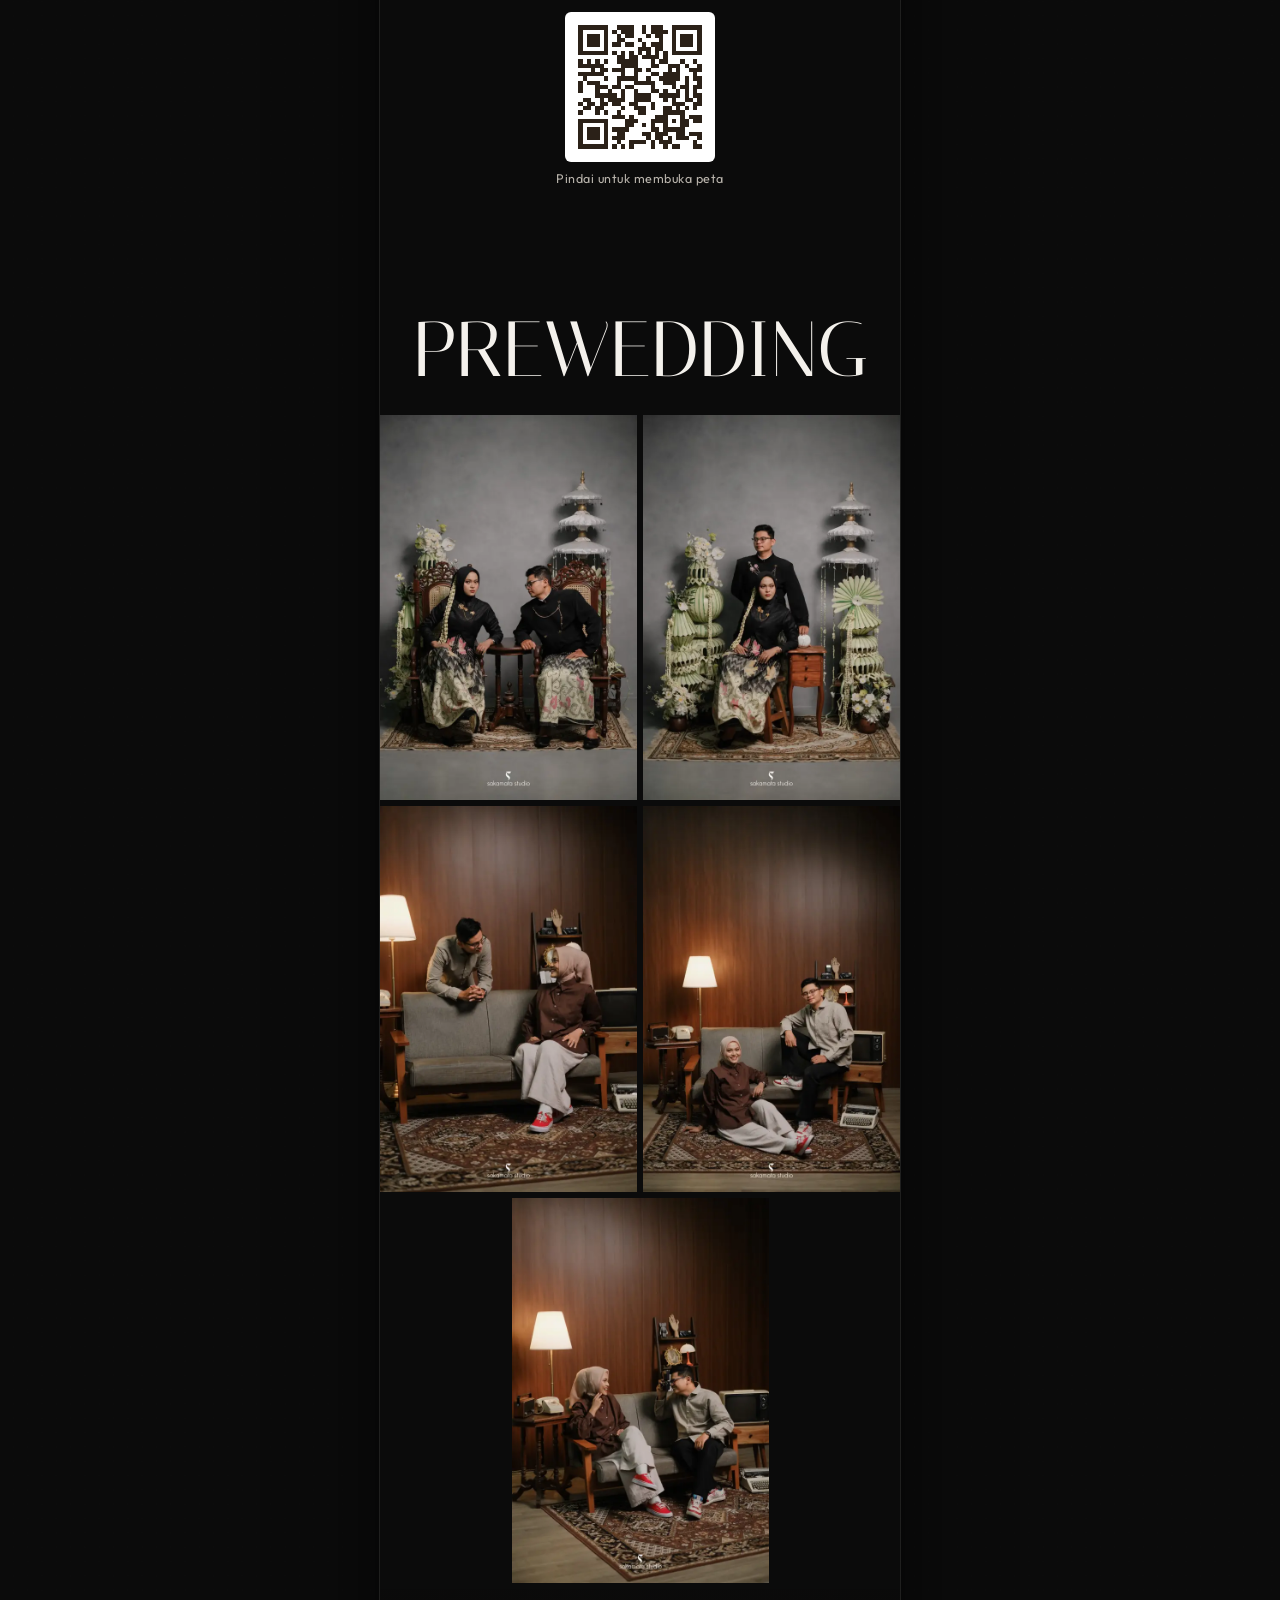
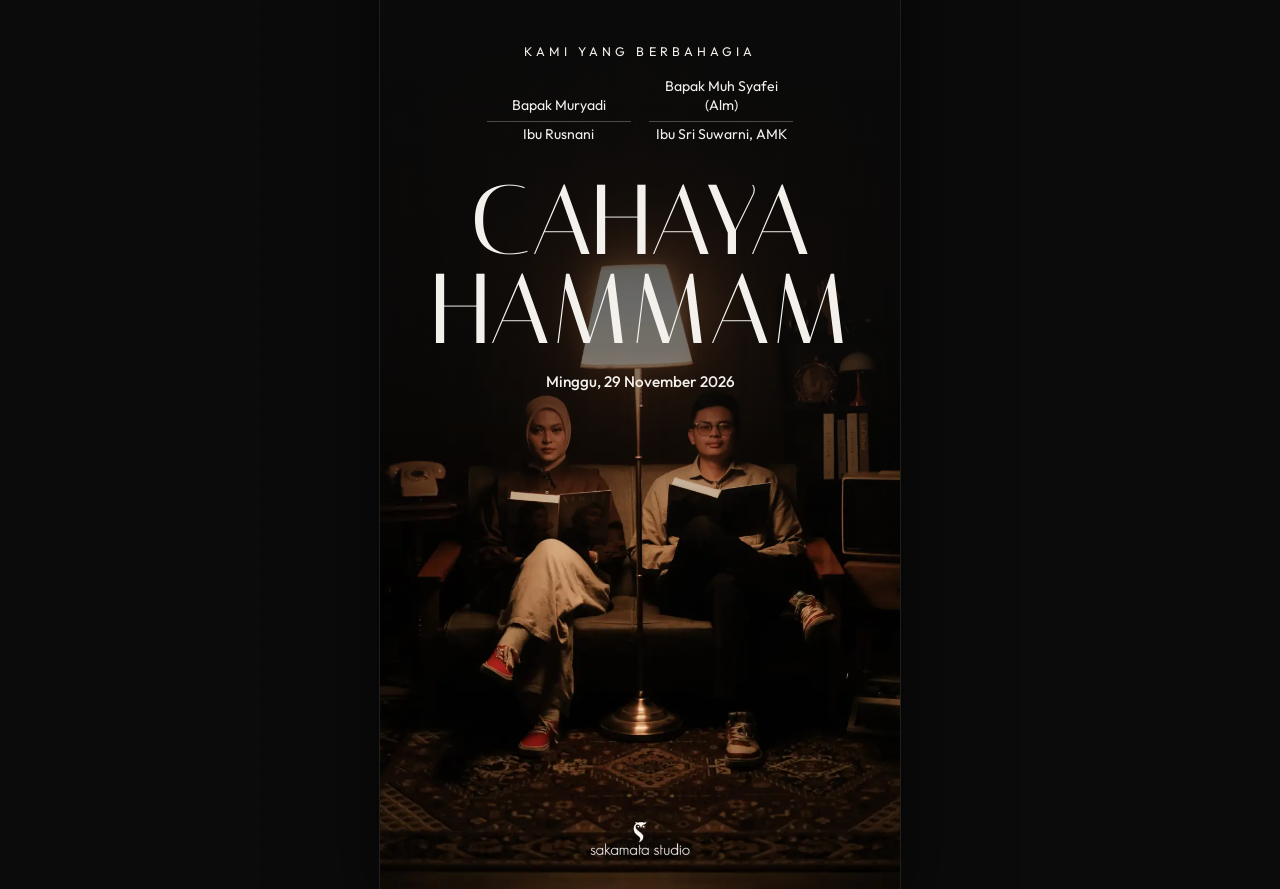
==== commit 13e960af: "[feature] v3 - revisi 5" ====
--- a/v3/index.html
+++ b/v3/index.html
@@ -30,7 +30,7 @@
 
     <!-- ============ Halaman 1 · Sampul ============ -->
     <section class="page page--cover" id="hal-1" aria-label="Halaman 1 dari 4, sampul">
-      <img class="bg" src="/assets/img/foto/sampul.webp" alt="" width="1080" height="1329" fetchpriority="high">
+      <img class="bg" src="/assets/img/foto/sampul.webp" alt="" width="1080" height="1328" fetchpriority="high">
       <div class="page__body cover">
         <p class="monogram" aria-hidden="true"><span>C</span><span>H</span></p>
         <h1 class="cover__names">The Wedding of<br>Cahaya &amp; Hammam</h1>
